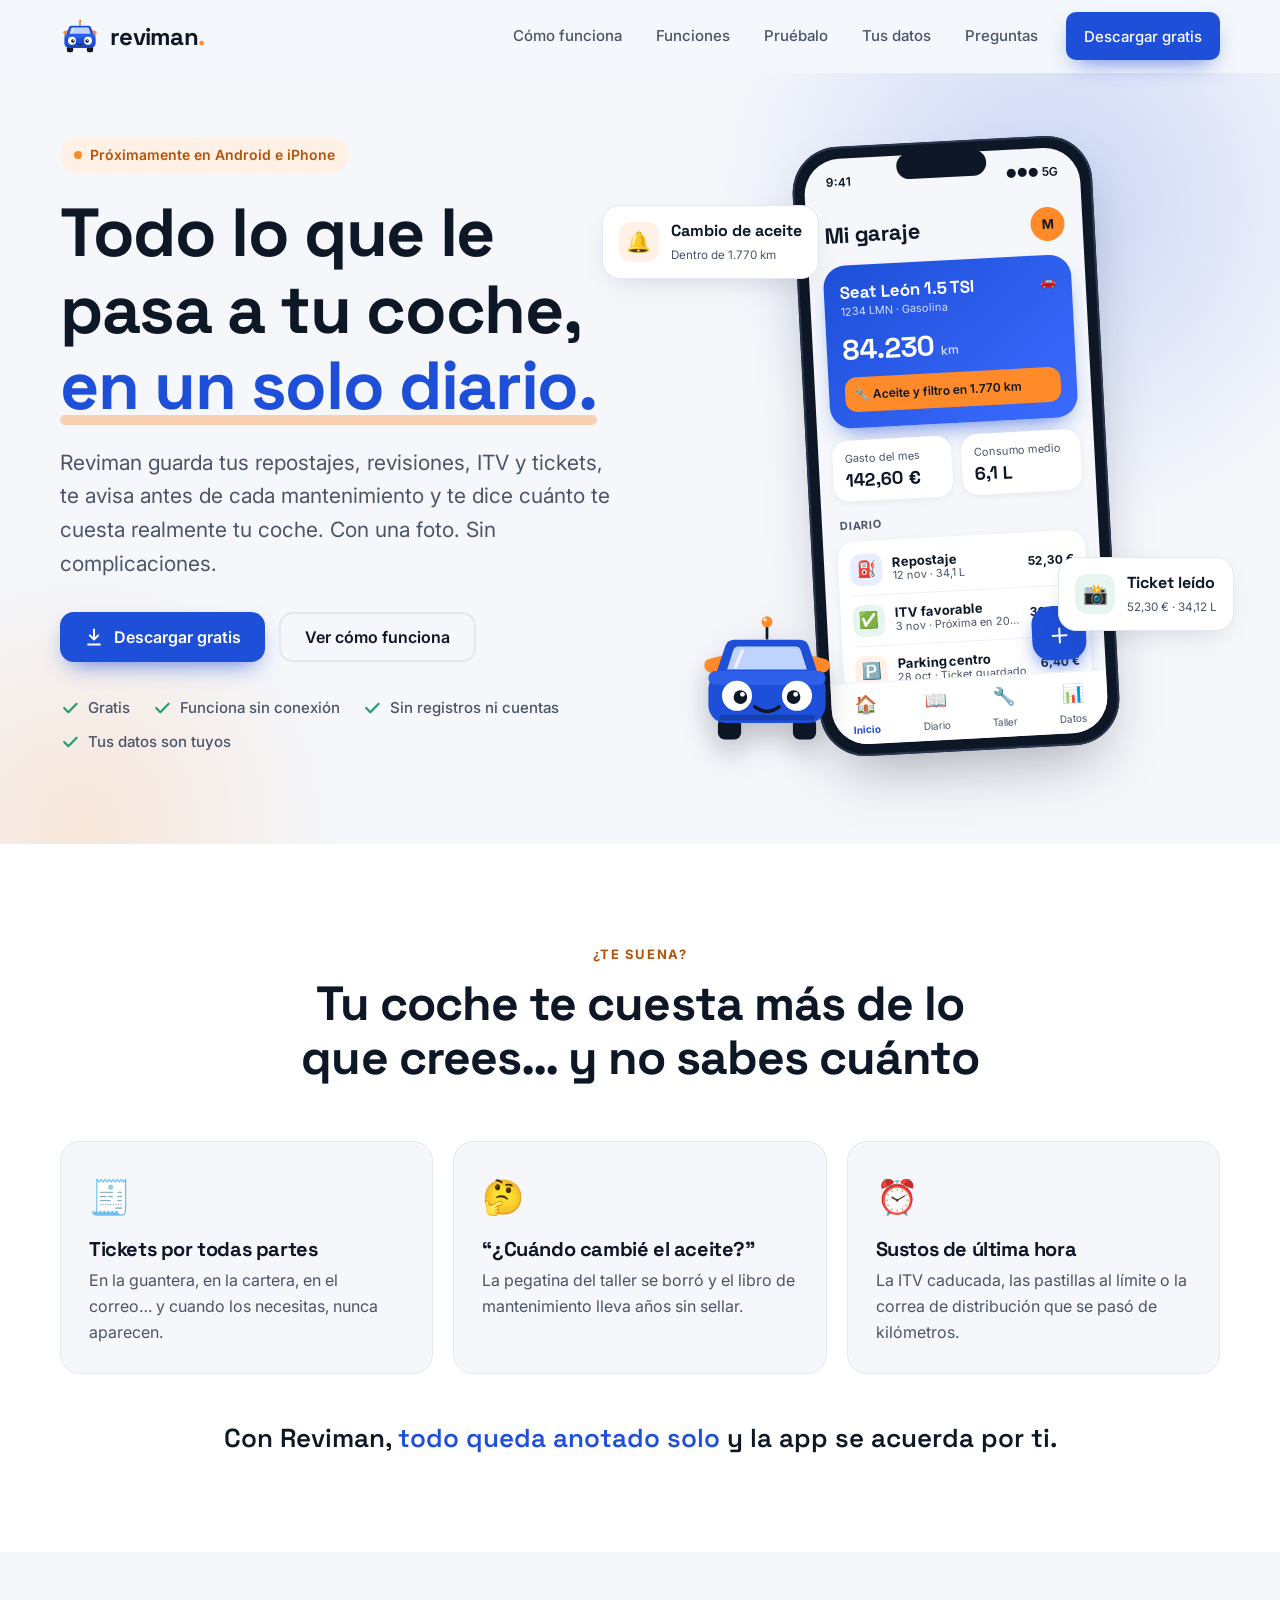
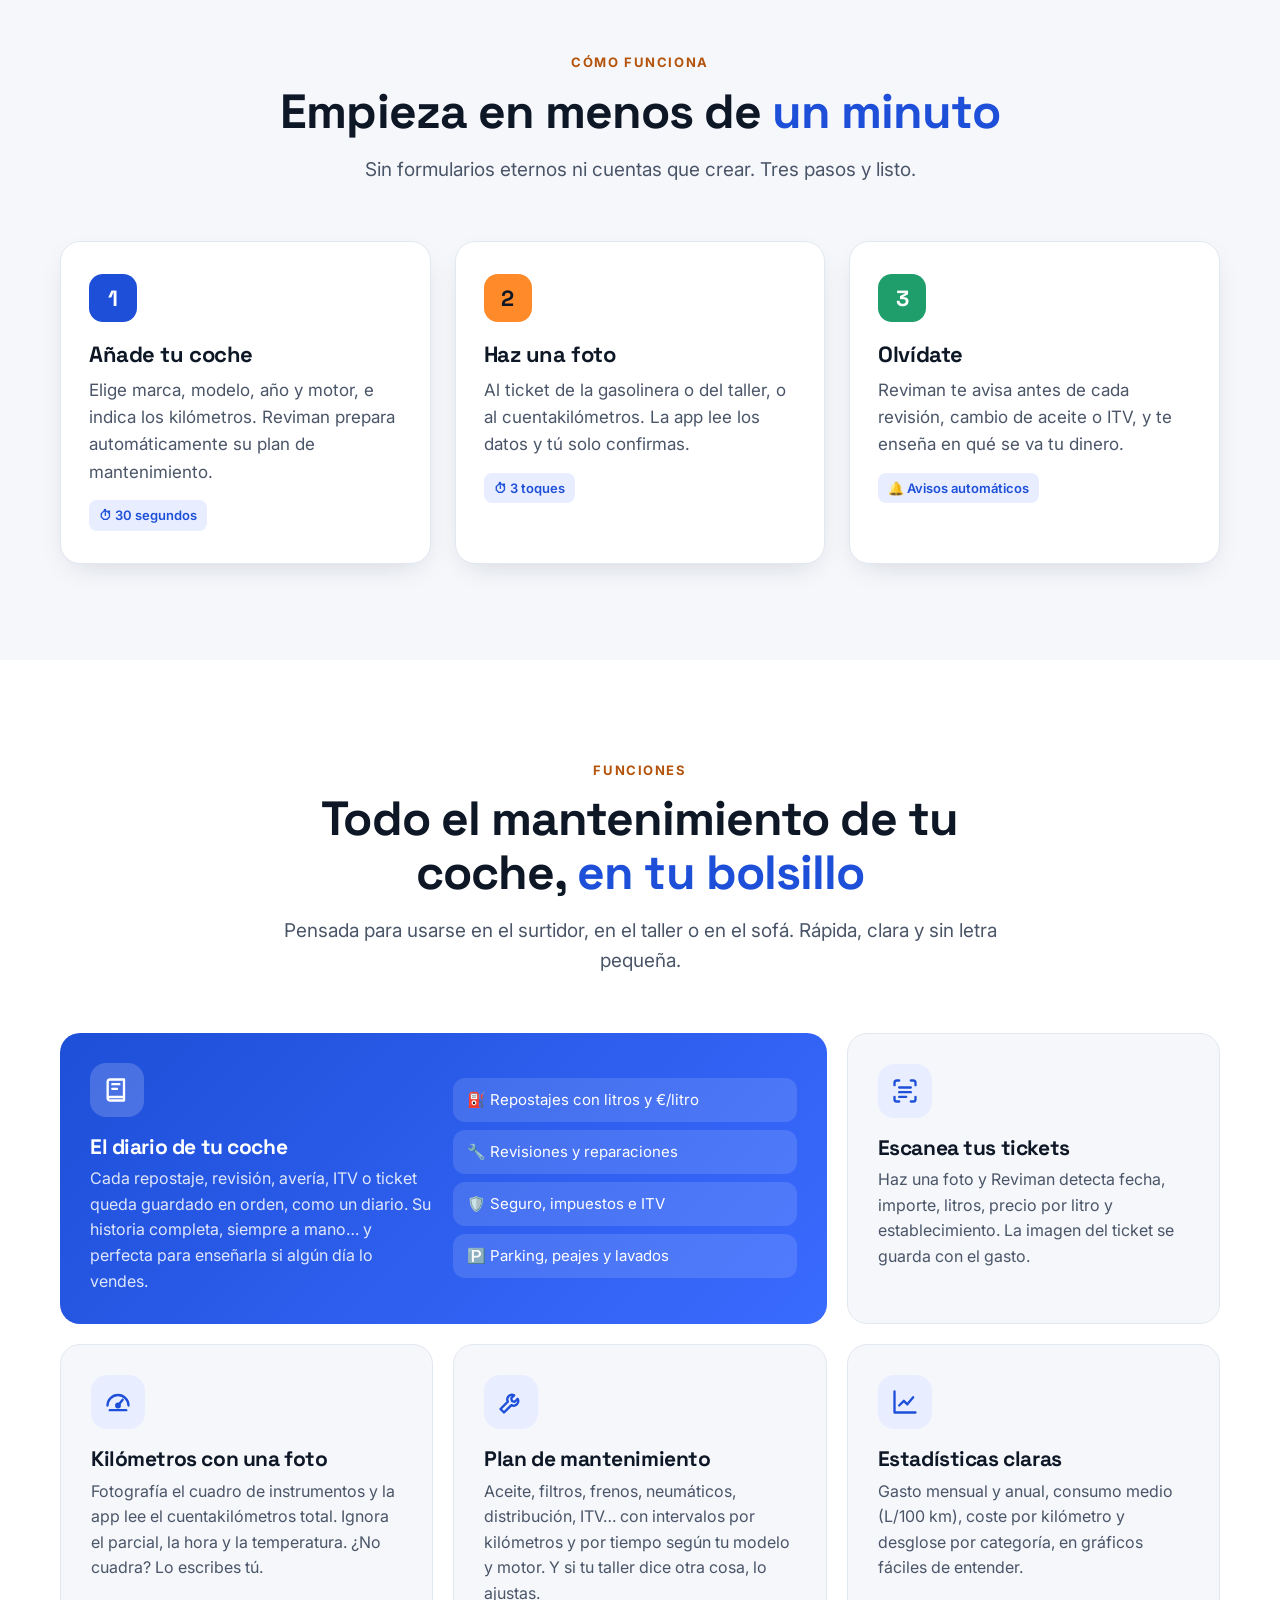
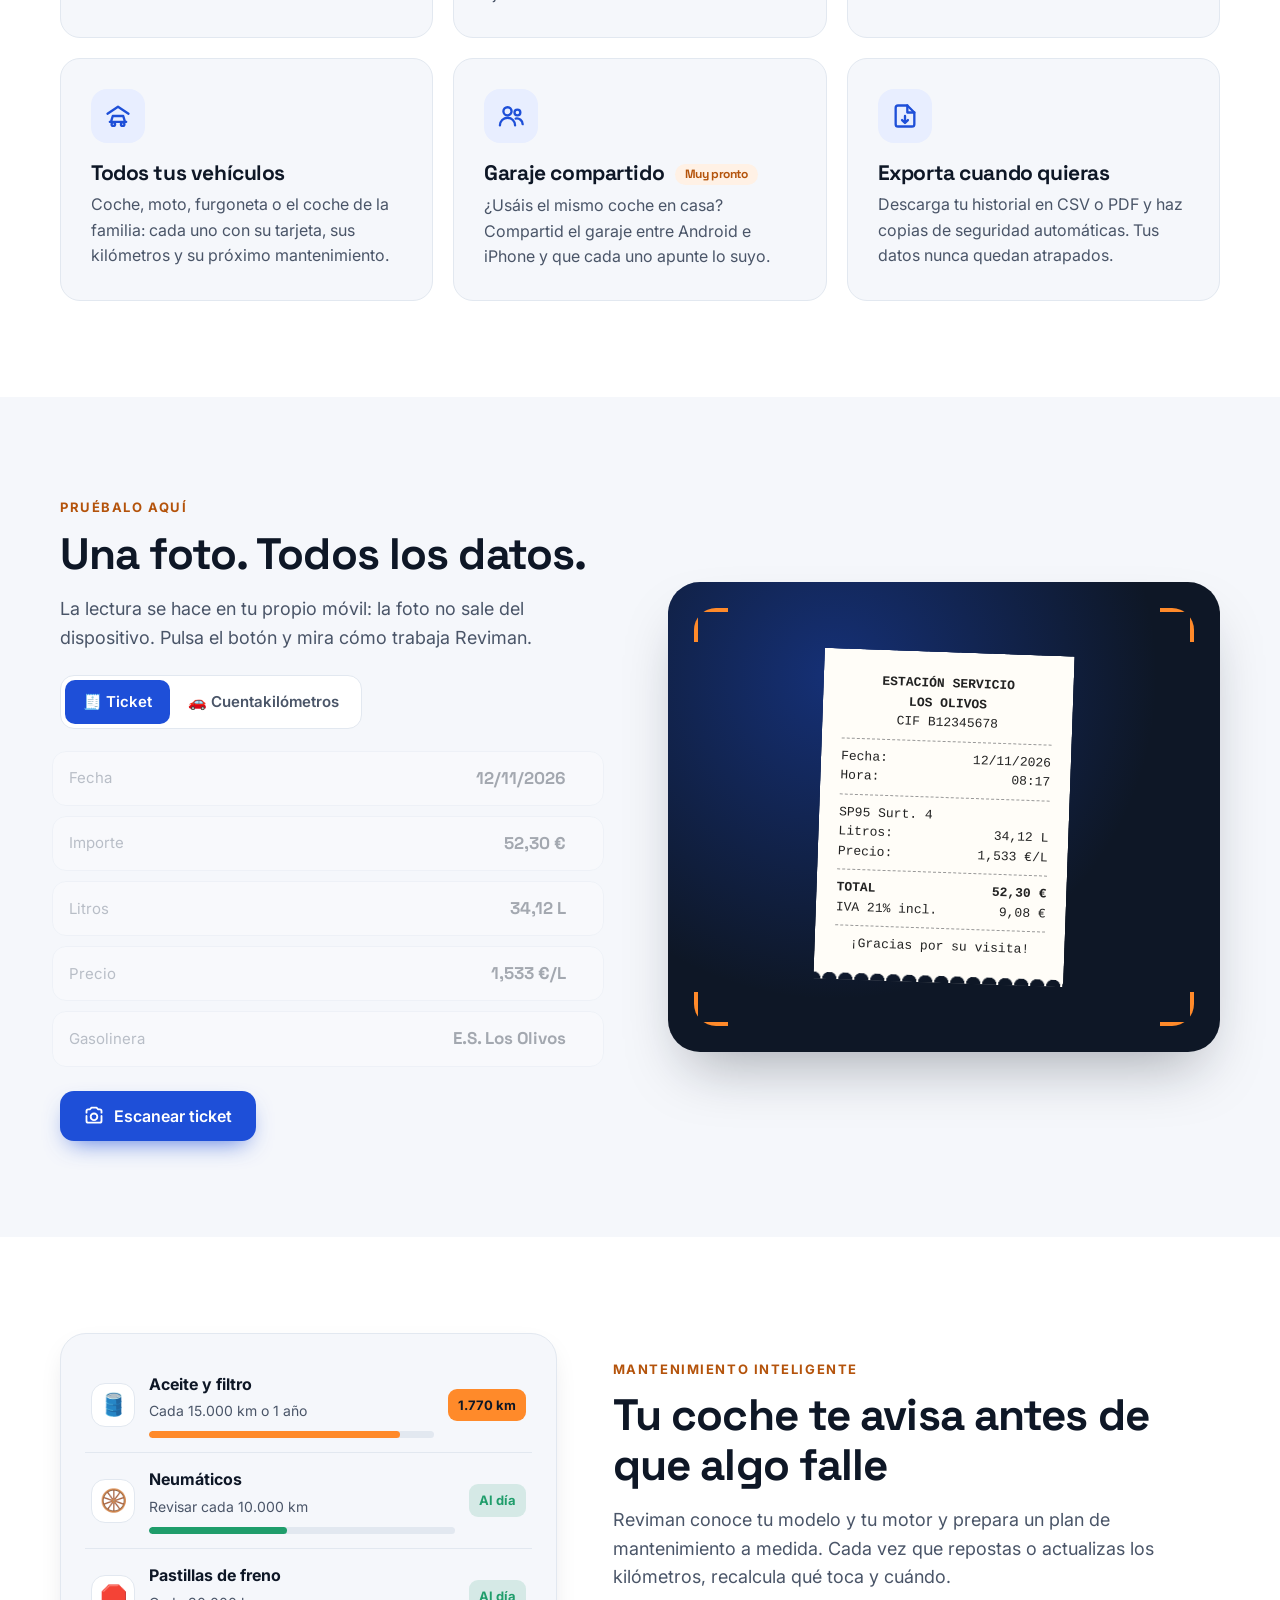
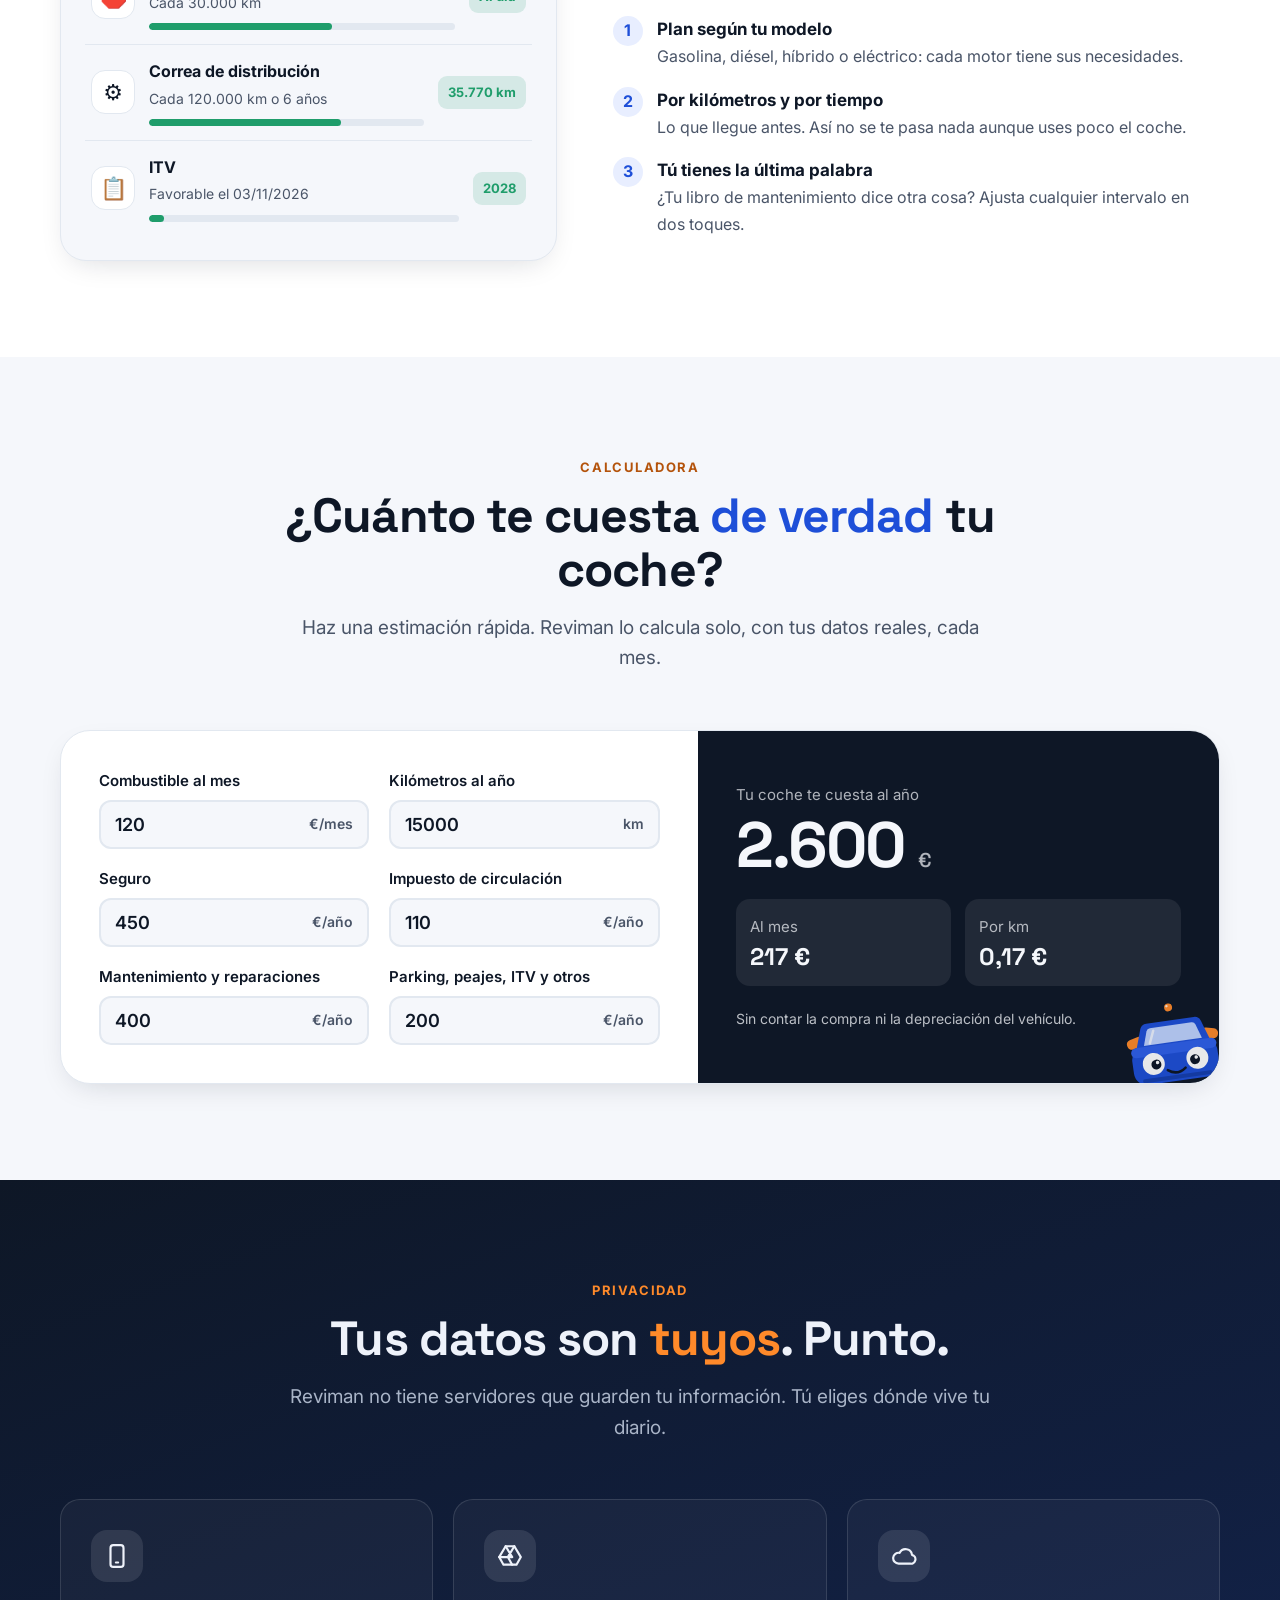
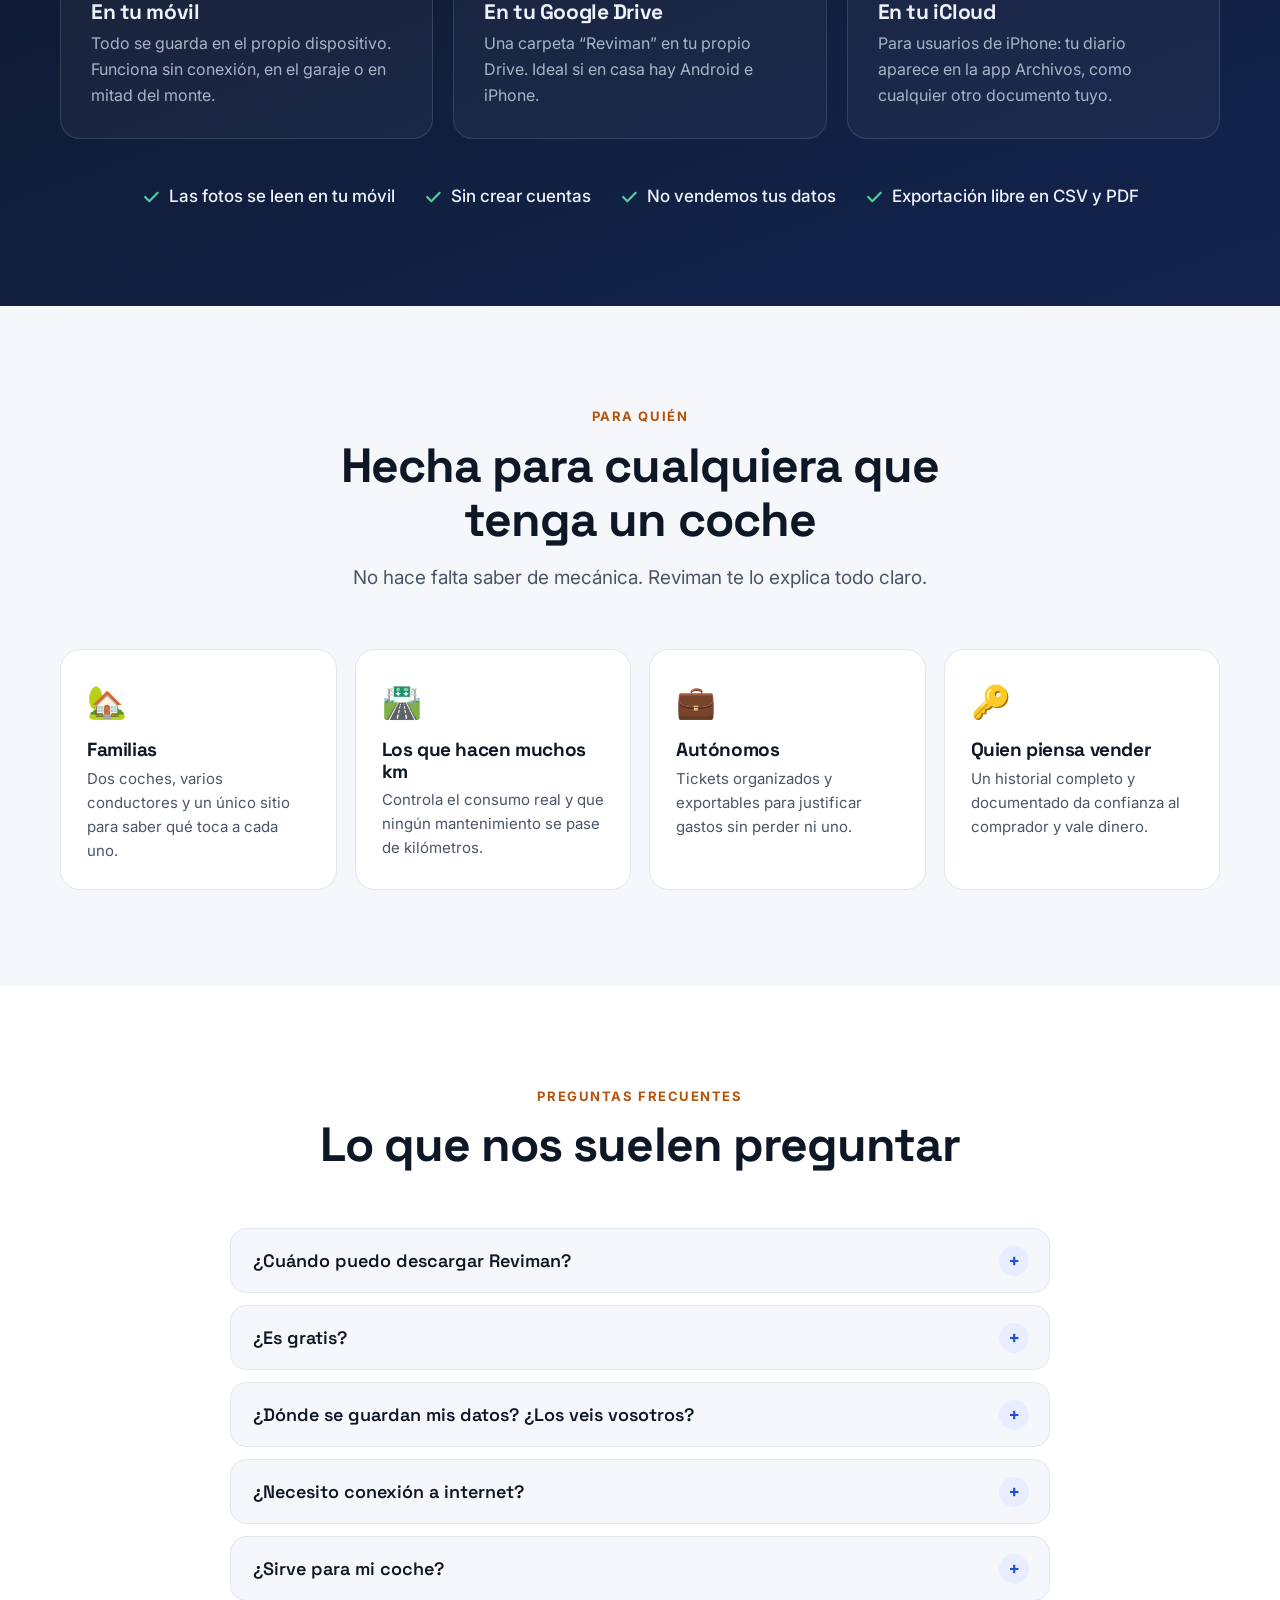
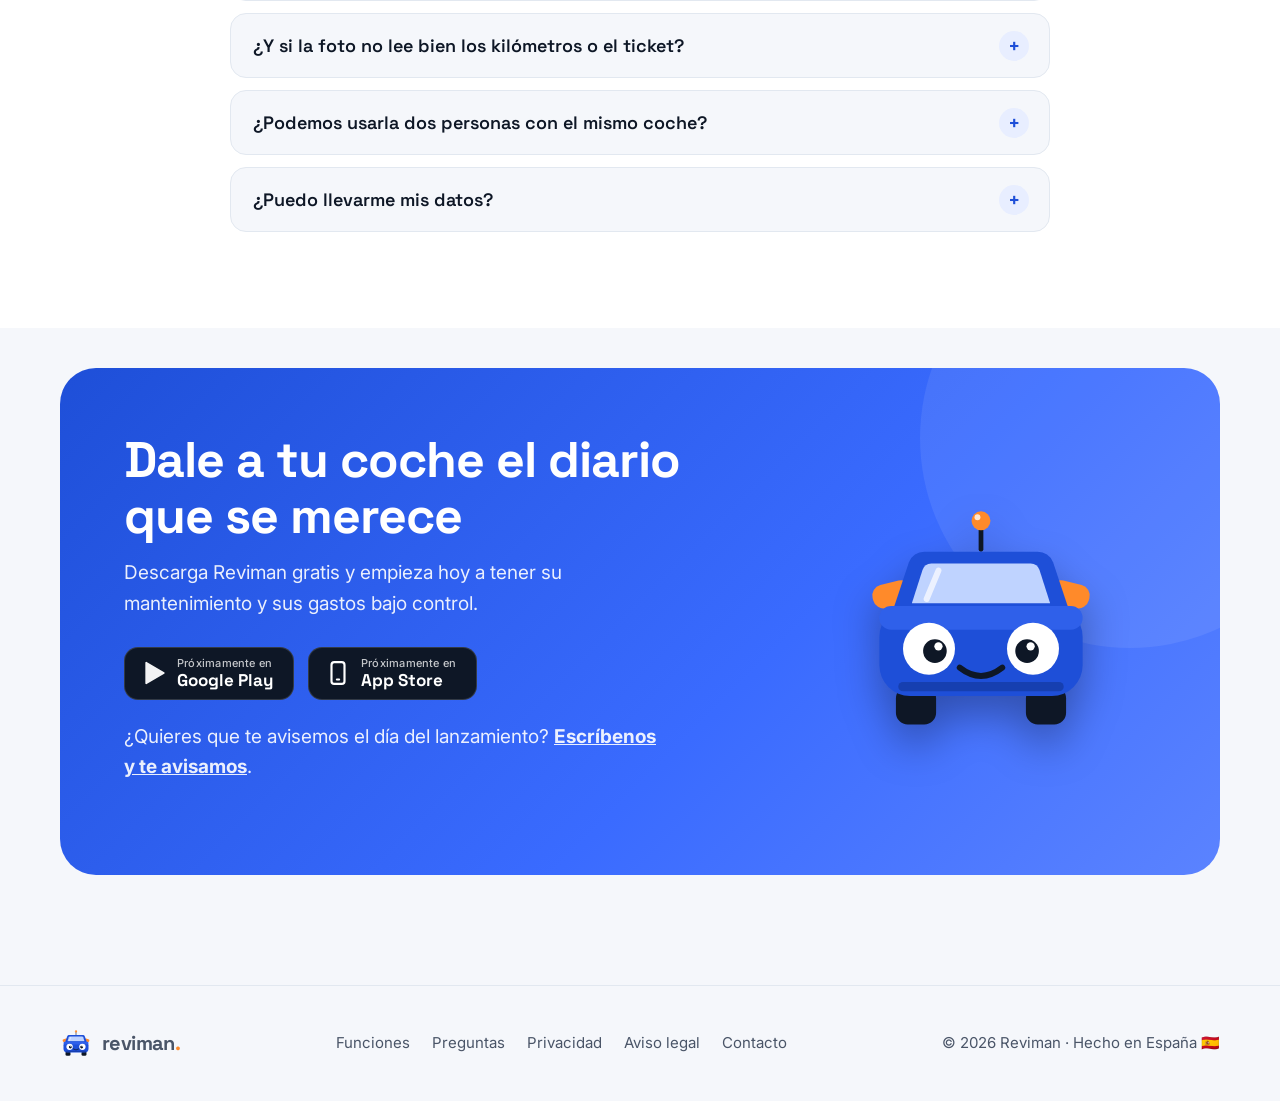
==== index.html @ 837d5939 "Publicar web de Reviman Co-Authored-By: Claude Opus 5.5 <noreply@anthropic.com> Claude-Session: http" ====
<!DOCTYPE html>
<html lang="es">
<head>
  <meta charset="utf-8">
  <meta name="viewport" content="width=device-width, initial-scale=1">
  <title>Reviman – Mantenimiento integral del coche | App para Android e iPhone</title>
  <meta name="description" content="Reviman: todo lo que le pasa a tu coche, en un solo diario. Escanea tickets con la cámara, lee los kilómetros con una foto, recibe avisos de mantenimiento y controla cuánto te cuesta tu coche. Tus datos son tuyos.">
  <meta name="theme-color" content="#1E4FD8">
  <link rel="icon" href="img/favicon.svg" type="image/svg+xml">

  <!-- Open Graph (vista previa al compartir en WhatsApp, redes, etc.) -->
  <meta property="og:type" content="website">
  <meta property="og:title" content="Reviman – Todo lo que le pasa a tu coche, en un solo diario">
  <meta property="og:description" content="Gastos, tickets, kilómetros y mantenimiento de tus vehículos en una app sencilla. Para Android e iPhone.">
  <meta property="og:image" content="img/revi.svg">
  <meta property="og:locale" content="es_ES">

  <!-- Tipografías (ver README: se pueden alojar en el propio NAS) -->
  <link rel="preconnect" href="https://fonts.googleapis.com">
  <link rel="preconnect" href="https://fonts.gstatic.com" crossorigin>
  <link href="https://fonts.googleapis.com/css2?family=Inter:wght@400;500;600;700&family=Space+Grotesk:wght@500;600;700&display=swap" rel="stylesheet">

  <link rel="stylesheet" href="css/estilos.css">
</head>
<body>
<a class="saltar" href="#principal">Saltar al contenido</a>

<!-- ============ CABECERA ============ -->
<header class="cabecera" id="cabecera">
  <div class="contenedor">
    <a href="#" class="logo" aria-label="Reviman, inicio">
      <img src="img/revi.svg" alt="" width="40" height="35">
      <span>reviman<span class="punto">.</span></span>
    </a>
    <button class="boton-menu" id="botonMenu" aria-label="Abrir menú" aria-expanded="false" aria-controls="menu">
      <svg width="26" height="26" viewBox="0 0 24 24" fill="none" stroke="currentColor" stroke-width="2.2" stroke-linecap="round"><path d="M4 7h16M4 12h16M4 17h16"/></svg>
    </button>
    <nav aria-label="Principal">
      <ul class="menu" id="menu">
        <li><a href="#como-funciona">Cómo funciona</a></li>
        <li><a href="#funciones">Funciones</a></li>
        <li><a href="#demo">Pruébalo</a></li>
        <li><a href="#tus-datos">Tus datos</a></li>
        <li><a href="#preguntas">Preguntas</a></li>
        <li><a href="#descargar" class="btn btn-primario">Descargar gratis</a></li>
      </ul>
    </nav>
  </div>
</header>

<main id="principal">

<!-- ============ HERO ============ -->
<section class="hero">
  <div class="contenedor">
    <div class="aparecer">
      <span class="etiqueta"><span class="piloto"></span> <span data-estado-texto>Próximamente en Android e iPhone</span></span>
      <h1>Todo lo que le pasa a tu coche, <span class="resalte">en un solo diario.</span></h1>
      <p class="entradilla">Reviman guarda tus repostajes, revisiones, ITV y tickets, te avisa antes de cada mantenimiento y te dice cuánto te cuesta realmente tu coche. Con una foto. Sin complicaciones.</p>
      <div class="acciones">
        <a href="#descargar" class="btn btn-primario">
          <svg width="20" height="20" viewBox="0 0 24 24" fill="none" stroke="currentColor" stroke-width="2.4" stroke-linecap="round" stroke-linejoin="round"><path d="M12 3v12m0 0-5-5m5 5 5-5M5 21h14"/></svg>
          Descargar gratis
        </a>
        <a href="#como-funciona" class="btn btn-secundario">Ver cómo funciona</a>
      </div>
      <ul class="ventajas-rapidas">
        <li><svg viewBox="0 0 24 24" fill="none" stroke="currentColor" stroke-width="2.6" stroke-linecap="round" stroke-linejoin="round"><path d="m5 12 5 5L20 7"/></svg> Gratis</li>
        <li><svg viewBox="0 0 24 24" fill="none" stroke="currentColor" stroke-width="2.6" stroke-linecap="round" stroke-linejoin="round"><path d="m5 12 5 5L20 7"/></svg> Funciona sin conexión</li>
        <li><svg viewBox="0 0 24 24" fill="none" stroke="currentColor" stroke-width="2.6" stroke-linecap="round" stroke-linejoin="round"><path d="m5 12 5 5L20 7"/></svg> Sin registros ni cuentas</li>
        <li><svg viewBox="0 0 24 24" fill="none" stroke="currentColor" stroke-width="2.6" stroke-linecap="round" stroke-linejoin="round"><path d="m5 12 5 5L20 7"/></svg> Tus datos son tuyos</li>
      </ul>
    </div>

    <div class="escena aparecer" aria-hidden="true">
      <div class="flotante f1">
        <div class="circ" style="background:#FFF1E5">🔔</div>
        <div><b>Cambio de aceite</b><small>Dentro de 1.770 km</small></div>
      </div>
      <div class="telefono">
        <div class="isla"></div>
        <div class="pantalla">
          <div class="app-barra"><span>9:41</span><span>●●● 5G</span></div>
          <div class="app-cab"><h4>Mi garaje</h4><div class="avatar">M</div></div>
          <div class="app-tarjeta">
            <div class="fila">
              <div><div class="modelo">Seat León 1.5 TSI</div><div class="matricula">1234 LMN · Gasolina</div></div>
              <span>🚗</span>
            </div>
            <div class="km">84.230 <span>km</span></div>
            <div class="app-aviso">🔧 Aceite y filtro en 1.770 km</div>
          </div>
          <div class="app-mini">
            <div><small>Gasto del mes</small><b>142,60 €</b></div>
            <div><small>Consumo medio</small><b>6,1 L</b></div>
          </div>
          <div class="app-titulo">Diario</div>
          <ul class="app-diario">
            <li><span class="ico" style="background:#E8EEFF">⛽</span><span class="txt"><b>Repostaje</b><small>12 nov · 34,1 L</small></span><span class="imp">52,30 €</span></li>
            <li><span class="ico" style="background:#E6F6EF">✅</span><span class="txt"><b>ITV favorable</b><small>3 nov · Próxima en 2028</small></span><span class="imp">39,90 €</span></li>
            <li><span class="ico" style="background:#FFF1E5">🅿️</span><span class="txt"><b>Parking centro</b><small>28 oct · Ticket guardado</small></span><span class="imp">6,40 €</span></li>
          </ul>
          <div class="app-fab">＋</div>
          <div class="app-nav">
            <span class="act"><i>🏠</i>Inicio</span><span><i>📖</i>Diario</span><span><i>🔧</i>Taller</span><span><i>📊</i>Datos</span>
          </div>
        </div>
      </div>
      <div class="flotante f2">
        <div class="circ" style="background:#E6F6EF">📸</div>
        <div><b>Ticket leído</b><small>52,30 € · 34,12 L</small></div>
      </div>
      <img class="revi-hero" src="img/revi.svg" alt="">
    </div>
  </div>
</section>

<!-- ============ PROBLEMA ============ -->
<section class="problema">
  <div class="contenedor">
    <div class="titulo-seccion aparecer">
      <span class="antetitulo">¿Te suena?</span>
      <h2>Tu coche te cuesta más de lo que crees… y no sabes cuánto</h2>
    </div>
    <div class="dolores">
      <article class="dolor aparecer">
        <div class="emoji">🧾</div>
        <h3>Tickets por todas partes</h3>
        <p>En la guantera, en la cartera, en el correo… y cuando los necesitas, nunca aparecen.</p>
      </article>
      <article class="dolor aparecer">
        <div class="emoji">🤔</div>
        <h3>“¿Cuándo cambié el aceite?”</h3>
        <p>La pegatina del taller se borró y el libro de mantenimiento lleva años sin sellar.</p>
      </article>
      <article class="dolor aparecer">
        <div class="emoji">⏰</div>
        <h3>Sustos de última hora</h3>
        <p>La ITV caducada, las pastillas al límite o la correa de distribución que se pasó de kilómetros.</p>
      </article>
    </div>
    <p class="solucion-frase aparecer">Con Reviman, <span>todo queda anotado solo</span> y la app se acuerda por ti.</p>
  </div>
</section>

<!-- ============ CÓMO FUNCIONA ============ -->
<section id="como-funciona">
  <div class="contenedor">
    <div class="titulo-seccion aparecer">
      <span class="antetitulo">Cómo funciona</span>
      <h2>Empieza en menos de <span class="resalte">un minuto</span></h2>
      <p>Sin formularios eternos ni cuentas que crear. Tres pasos y listo.</p>
    </div>
    <div class="pasos">
      <article class="paso aparecer">
        <div class="num">1</div>
        <h3>Añade tu coche</h3>
        <p>Elige marca, modelo, año y motor, e indica los kilómetros. Reviman prepara automáticamente su plan de mantenimiento.</p>
        <span class="tiempo">⏱ 30 segundos</span>
      </article>
      <article class="paso aparecer">
        <div class="num">2</div>
        <h3>Haz una foto</h3>
        <p>Al ticket de la gasolinera o del taller, o al cuentakilómetros. La app lee los datos y tú solo confirmas.</p>
        <span class="tiempo">⏱ 3 toques</span>
      </article>
      <article class="paso aparecer">
        <div class="num">3</div>
        <h3>Olvídate</h3>
        <p>Reviman te avisa antes de cada revisión, cambio de aceite o ITV, y te enseña en qué se va tu dinero.</p>
        <span class="tiempo">🔔 Avisos automáticos</span>
      </article>
    </div>
  </div>
</section>

<!-- ============ FUNCIONES ============ -->
<section class="funciones" id="funciones">
  <div class="contenedor">
    <div class="titulo-seccion aparecer">
      <span class="antetitulo">Funciones</span>
      <h2>Todo el mantenimiento de tu coche, <span class="resalte">en tu bolsillo</span></h2>
      <p>Pensada para usarse en el surtidor, en el taller o en el sofá. Rápida, clara y sin letra pequeña.</p>
    </div>
    <div class="rejilla">
      <article class="funcion destacada aparecer">
        <div>
          <div class="icono"><svg viewBox="0 0 24 24" fill="none" stroke="currentColor" stroke-width="2" stroke-linecap="round" stroke-linejoin="round"><path d="M4 19.5V5a2 2 0 0 1 2-2h12v18H6a2 2 0 0 1-2-1.5zM4 19.5A2 2 0 0 1 6 18h12"/><path d="M8 7h6M8 11h4"/></svg></div>
          <h3>El diario de tu coche</h3>
          <p>Cada repostaje, revisión, avería, ITV o ticket queda guardado en orden, como un diario. Su historia completa, siempre a mano… y perfecta para enseñarla si algún día lo vendes.</p>
        </div>
        <ul class="lista-check">
          <li>⛽ Repostajes con litros y €/litro</li>
          <li>🔧 Revisiones y reparaciones</li>
          <li>🛡️ Seguro, impuestos e ITV</li>
          <li>🅿️ Parking, peajes y lavados</li>
        </ul>
      </article>
      <article class="funcion aparecer">
        <div class="icono"><svg viewBox="0 0 24 24" fill="none" stroke="currentColor" stroke-width="2" stroke-linecap="round" stroke-linejoin="round"><path d="M3 7V5a2 2 0 0 1 2-2h2M17 3h2a2 2 0 0 1 2 2v2M21 17v2a2 2 0 0 1-2 2h-2M7 21H5a2 2 0 0 1-2-2v-2"/><path d="M7 9h10M7 13h10M7 17h6"/></svg></div>
        <h3>Escanea tus tickets</h3>
        <p>Haz una foto y Reviman detecta fecha, importe, litros, precio por litro y establecimiento. La imagen del ticket se guarda con el gasto.</p>
      </article>
      <article class="funcion aparecer">
        <div class="icono"><svg viewBox="0 0 24 24" fill="none" stroke="currentColor" stroke-width="2" stroke-linecap="round" stroke-linejoin="round"><path d="M3 15a9 9 0 0 1 18 0"/><path d="m12 15 4-5"/><circle cx="12" cy="15" r="1.5"/><path d="M5 19h14"/></svg></div>
        <h3>Kilómetros con una foto</h3>
        <p>Fotografía el cuadro de instrumentos y la app lee el cuentakilómetros total. Ignora el parcial, la hora y la temperatura. ¿No cuadra? Lo escribes tú.</p>
      </article>
      <article class="funcion aparecer">
        <div class="icono"><svg viewBox="0 0 24 24" fill="none" stroke="currentColor" stroke-width="2" stroke-linecap="round" stroke-linejoin="round"><path d="M14.7 6.3a4 4 0 0 0-5.4 5.4L3 18l3 3 6.3-6.3a4 4 0 0 0 5.4-5.4l-2.5 2.5-2.4-.6-.6-2.4z"/></svg></div>
        <h3>Plan de mantenimiento</h3>
        <p>Aceite, filtros, frenos, neumáticos, distribución, ITV… con intervalos por kilómetros y por tiempo según tu modelo y motor. Y si tu taller dice otra cosa, lo ajustas.</p>
      </article>
      <article class="funcion aparecer">
        <div class="icono"><svg viewBox="0 0 24 24" fill="none" stroke="currentColor" stroke-width="2" stroke-linecap="round" stroke-linejoin="round"><path d="M3 3v18h18"/><path d="M7 15l4-4 3 3 5-6"/></svg></div>
        <h3>Estadísticas claras</h3>
        <p>Gasto mensual y anual, consumo medio (L/100 km), coste por kilómetro y desglose por categoría, en gráficos fáciles de entender.</p>
      </article>
      <article class="funcion aparecer">
        <div class="icono"><svg viewBox="0 0 24 24" fill="none" stroke="currentColor" stroke-width="2" stroke-linecap="round" stroke-linejoin="round"><path d="M5 17h14M6 17l1.5-5h9L18 17"/><circle cx="8" cy="19" r="1.5"/><circle cx="16" cy="19" r="1.5"/><path d="M3 10l9-6 9 6"/></svg></div>
        <h3>Todos tus vehículos</h3>
        <p>Coche, moto, furgoneta o el coche de la familia: cada uno con su tarjeta, sus kilómetros y su próximo mantenimiento.</p>
      </article>
      <article class="funcion aparecer">
        <div class="icono"><svg viewBox="0 0 24 24" fill="none" stroke="currentColor" stroke-width="2" stroke-linecap="round" stroke-linejoin="round"><circle cx="9" cy="8" r="3.5"/><path d="M2.5 20a6.5 6.5 0 0 1 13 0"/><circle cx="17.5" cy="9" r="2.5"/><path d="M16 14.2a5 5 0 0 1 6 4.8"/></svg></div>
        <h3>Garaje compartido <span class="chip">Muy pronto</span></h3>
        <p>¿Usáis el mismo coche en casa? Compartid el garaje entre Android e iPhone y que cada uno apunte lo suyo.</p>
      </article>
      <article class="funcion aparecer">
        <div class="icono"><svg viewBox="0 0 24 24" fill="none" stroke="currentColor" stroke-width="2" stroke-linecap="round" stroke-linejoin="round"><path d="M14 3H6a2 2 0 0 0-2 2v14a2 2 0 0 0 2 2h12a2 2 0 0 0 2-2V9z"/><path d="M14 3v6h6M12 18v-6m0 6-2.5-2.5M12 18l2.5-2.5"/></svg></div>
        <h3>Exporta cuando quieras</h3>
        <p>Descarga tu historial en CSV o PDF y haz copias de seguridad automáticas. Tus datos nunca quedan atrapados.</p>
      </article>
    </div>
  </div>
</section>

<!-- ============ DEMO INTERACTIVA ============ -->
<section class="demo" id="demo">
  <div class="contenedor">
    <div class="demo-textos aparecer">
      <span class="antetitulo">Pruébalo aquí</span>
      <h2>Una foto. Todos los datos.</h2>
      <p>La lectura se hace en tu propio móvil: la foto no sale del dispositivo. Pulsa el botón y mira cómo trabaja Reviman.</p>
      <div class="pestanas" role="tablist" aria-label="Tipo de foto">
        <button role="tab" aria-selected="true" aria-controls="visor" id="tabTicket">🧾 Ticket</button>
        <button role="tab" aria-selected="false" aria-controls="visor" id="tabKm">🚗 Cuentakilómetros</button>
      </div>
      <div class="campos" id="campos" aria-live="polite"></div>
      <button class="btn btn-primario" id="botonEscanear">
        <svg width="20" height="20" viewBox="0 0 24 24" fill="none" stroke="currentColor" stroke-width="2.2" stroke-linecap="round" stroke-linejoin="round"><path d="M3 8V6a2 2 0 0 1 2-2h2l2-2h6l2 2h2a2 2 0 0 1 2 2v2"/><circle cx="12" cy="13" r="4"/><path d="M3 12v6a2 2 0 0 0 2 2h14a2 2 0 0 0 2-2v-6"/></svg>
        <span>Escanear ticket</span>
      </button>
    </div>
    <div class="visor aparecer" id="visor" role="tabpanel" aria-label="Simulación de la cámara">
      <div class="marco-guia"></div>
      <div class="linea-escaneo"></div>
      <div class="ticket" id="ticket">
        <div class="c"><b>ESTACIÓN SERVICIO<br>LOS OLIVOS</b><br>CIF B12345678</div>
        <hr>
        <div class="r"><span>Fecha:</span><mark>12/11/2026</mark></div>
        <div class="r"><span>Hora:</span><span>08:17</span></div>
        <hr>
        <div class="r"><span>SP95 Surt. 4</span><span></span></div>
        <div class="r"><span>Litros:</span><mark>34,12 L</mark></div>
        <div class="r"><span>Precio:</span><mark>1,533 €/L</mark></div>
        <hr>
        <div class="r"><b>TOTAL</b><b><mark>52,30 €</mark></b></div>
        <div class="r"><span>IVA 21% incl.</span><span>9,08 €</span></div>
        <hr>
        <div class="c">¡Gracias por su visita!</div>
      </div>
      <div class="cuadro oculto" id="cuadro">
        <div class="marcas">0 40 80 120 160</div>
        <div class="aguja"></div>
        <div class="lcd">
          <div class="r"><mark class="no">14:32</mark><mark class="no">12°C</mark></div>
          <div class="r"><span>TRIP</span><mark class="no">312.4</mark></div>
          <div class="odo"><small style="font-size:12px;letter-spacing:0">ODO </small><mark class="si">84230</mark> <small style="font-size:12px;letter-spacing:0">km</small></div>
        </div>
      </div>
    </div>
  </div>
</section>

<!-- ============ MANTENIMIENTO ============ -->
<section class="mantenimiento">
  <div class="contenedor mant-grid">
    <div class="plan aparecer" id="plan" aria-label="Ejemplo de plan de mantenimiento">
      <div class="plan-item"><span class="ico">🛢️</span><div><b>Aceite y filtro</b><small>Cada 15.000 km o 1 año</small><div class="barra"><i data-ancho="88" style="background:var(--naranja)"></i></div></div><span class="estado pronto">1.770 km</span></div>
      <div class="plan-item"><span class="ico">🛞</span><div><b>Neumáticos</b><small>Revisar cada 10.000 km</small><div class="barra"><i data-ancho="45" style="background:var(--verde)"></i></div></div><span class="estado ok">Al día</span></div>
      <div class="plan-item"><span class="ico">🛑</span><div><b>Pastillas de freno</b><small>Cada 30.000 km</small><div class="barra"><i data-ancho="60" style="background:var(--verde)"></i></div></div><span class="estado ok">Al día</span></div>
      <div class="plan-item"><span class="ico">⚙️</span><div><b>Correa de distribución</b><small>Cada 120.000 km o 6 años</small><div class="barra"><i data-ancho="70" style="background:var(--verde)"></i></div></div><span class="estado ok">35.770 km</span></div>
      <div class="plan-item"><span class="ico">📋</span><div><b>ITV</b><small>Favorable el 03/11/2026</small><div class="barra"><i data-ancho="5" style="background:var(--verde)"></i></div></div><span class="estado ok">2028</span></div>
    </div>
    <div class="mant-textos aparecer">
      <span class="antetitulo">Mantenimiento inteligente</span>
      <h2>Tu coche te avisa antes de que algo falle</h2>
      <p>Reviman conoce tu modelo y tu motor y prepara un plan de mantenimiento a medida. Cada vez que repostas o actualizas los kilómetros, recalcula qué toca y cuándo.</p>
      <ul class="puntos">
        <li><span class="bola">1</span><div><b>Plan según tu modelo</b><span>Gasolina, diésel, híbrido o eléctrico: cada motor tiene sus necesidades.</span></div></li>
        <li><span class="bola">2</span><div><b>Por kilómetros y por tiempo</b><span>Lo que llegue antes. Así no se te pasa nada aunque uses poco el coche.</span></div></li>
        <li><span class="bola">3</span><div><b>Tú tienes la última palabra</b><span>¿Tu libro de mantenimiento dice otra cosa? Ajusta cualquier intervalo en dos toques.</span></div></li>
      </ul>
    </div>
  </div>
</section>

<!-- ============ CALCULADORA ============ -->
<section id="calculadora">
  <div class="contenedor">
    <div class="titulo-seccion aparecer">
      <span class="antetitulo">Calculadora</span>
      <h2>¿Cuánto te cuesta <span class="resalte">de verdad</span> tu coche?</h2>
      <p>Haz una estimación rápida. Reviman lo calcula solo, con tus datos reales, cada mes.</p>
    </div>
    <div class="calc-caja aparecer">
      <form class="calc-form" id="calc" onsubmit="return false">
        <label>Combustible al mes<div class="entrada"><input type="number" inputmode="decimal" min="0" step="1" id="cCombustible" value="120"><span>€/mes</span></div></label>
        <label>Kilómetros al año<div class="entrada"><input type="number" inputmode="numeric" min="1" step="500" id="cKm" value="15000"><span>km</span></div></label>
        <label>Seguro<div class="entrada"><input type="number" inputmode="decimal" min="0" step="10" id="cSeguro" value="450"><span>€/año</span></div></label>
        <label>Impuesto de circulación<div class="entrada"><input type="number" inputmode="decimal" min="0" step="5" id="cImpuesto" value="110"><span>€/año</span></div></label>
        <label>Mantenimiento y reparaciones<div class="entrada"><input type="number" inputmode="decimal" min="0" step="10" id="cMant" value="400"><span>€/año</span></div></label>
        <label>Parking, peajes, ITV y otros<div class="entrada"><input type="number" inputmode="decimal" min="0" step="10" id="cOtros" value="200"><span>€/año</span></div></label>
      </form>
      <div class="calc-res" aria-live="polite">
        <div>
          <div class="etq">Tu coche te cuesta al año</div>
          <div class="grande" id="rAnual">2.600 <small>€</small></div>
        </div>
        <div class="dos">
          <div><span class="etq">Al mes</span><b id="rMes">217 €</b></div>
          <div><span class="etq">Por km</span><b id="rKm">0,17 €</b></div>
        </div>
        <p class="nota">Sin contar la compra ni la depreciación del vehículo.</p>
        <img src="img/revi.svg" alt="">
      </div>
    </div>
  </div>
</section>

<!-- ============ TUS DATOS ============ -->
<section class="datos" id="tus-datos">
  <div class="contenedor">
    <div class="titulo-seccion aparecer">
      <span class="antetitulo">Privacidad</span>
      <h2>Tus datos son <span class="resalte">tuyos</span>. Punto.</h2>
      <p>Reviman no tiene servidores que guarden tu información. Tú eliges dónde vive tu diario.</p>
    </div>
    <div class="opciones-datos">
      <article class="opcion aparecer">
        <div class="icono"><svg viewBox="0 0 24 24" fill="none" stroke="currentColor" stroke-width="2" stroke-linecap="round" stroke-linejoin="round"><rect x="6" y="2" width="12" height="20" rx="2.5"/><path d="M11 18h2"/></svg></div>
        <h3>En tu móvil</h3>
        <p>Todo se guarda en el propio dispositivo. Funciona sin conexión, en el garaje o en mitad del monte.</p>
      </article>
      <article class="opcion aparecer">
        <div class="icono"><svg viewBox="0 0 24 24" fill="none" stroke="currentColor" stroke-width="2" stroke-linecap="round" stroke-linejoin="round"><path d="M8 3h8l6 10-4 7H6l-4-7z"/><path d="M8 3l6 10H2M16 3l-6 10 4 7"/></svg></div>
        <h3>En tu Google Drive</h3>
        <p>Una carpeta “Reviman” en tu propio Drive. Ideal si en casa hay Android e iPhone.</p>
      </article>
      <article class="opcion aparecer">
        <div class="icono"><svg viewBox="0 0 24 24" fill="none" stroke="currentColor" stroke-width="2" stroke-linecap="round" stroke-linejoin="round"><path d="M17.5 19H7a5 5 0 1 1 1-9.9A6 6 0 0 1 19.4 11 4 4 0 0 1 17.5 19z"/></svg></div>
        <h3>En tu iCloud</h3>
        <p>Para usuarios de iPhone: tu diario aparece en la app Archivos, como cualquier otro documento tuyo.</p>
      </article>
    </div>
    <ul class="compromisos aparecer">
      <li><svg viewBox="0 0 24 24" fill="none" stroke="currentColor" stroke-width="2.6" stroke-linecap="round" stroke-linejoin="round"><path d="m5 12 5 5L20 7"/></svg> Las fotos se leen en tu móvil</li>
      <li><svg viewBox="0 0 24 24" fill="none" stroke="currentColor" stroke-width="2.6" stroke-linecap="round" stroke-linejoin="round"><path d="m5 12 5 5L20 7"/></svg> Sin crear cuentas</li>
      <li><svg viewBox="0 0 24 24" fill="none" stroke="currentColor" stroke-width="2.6" stroke-linecap="round" stroke-linejoin="round"><path d="m5 12 5 5L20 7"/></svg> No vendemos tus datos</li>
      <li><svg viewBox="0 0 24 24" fill="none" stroke="currentColor" stroke-width="2.6" stroke-linecap="round" stroke-linejoin="round"><path d="m5 12 5 5L20 7"/></svg> Exportación libre en CSV y PDF</li>
    </ul>
  </div>
</section>

<!-- ============ PARA QUIÉN ============ -->
<section id="para-quien">
  <div class="contenedor">
    <div class="titulo-seccion aparecer">
      <span class="antetitulo">Para quién</span>
      <h2>Hecha para cualquiera que tenga un coche</h2>
      <p>No hace falta saber de mecánica. Reviman te lo explica todo claro.</p>
    </div>
    <div class="perfiles">
      <article class="perfil aparecer"><div class="emoji">🏡</div><h3>Familias</h3><p>Dos coches, varios conductores y un único sitio para saber qué toca a cada uno.</p></article>
      <article class="perfil aparecer"><div class="emoji">🛣️</div><h3>Los que hacen muchos km</h3><p>Controla el consumo real y que ningún mantenimiento se pase de kilómetros.</p></article>
      <article class="perfil aparecer"><div class="emoji">💼</div><h3>Autónomos</h3><p>Tickets organizados y exportables para justificar gastos sin perder ni uno.</p></article>
      <article class="perfil aparecer"><div class="emoji">🔑</div><h3>Quien piensa vender</h3><p>Un historial completo y documentado da confianza al comprador y vale dinero.</p></article>
    </div>
  </div>
</section>

<!-- ============ PREGUNTAS ============ -->
<section class="faq" id="preguntas">
  <div class="contenedor">
    <div class="titulo-seccion aparecer">
      <span class="antetitulo">Preguntas frecuentes</span>
      <h2>Lo que nos suelen preguntar</h2>
    </div>
    <div class="preguntas aparecer">
      <details>
        <summary>¿Cuándo puedo descargar Reviman?</summary>
        <p data-estado-faq>Reviman está en la recta final de desarrollo y llegará pronto a Google Play y App Store. Deja tu correo en la sección de descarga y te avisaremos el primer día.</p>
      </details>
      <details>
        <summary>¿Es gratis?</summary>
        <p>Sí. Reviman se descarga gratis e incluye todas las funciones principales: diario, escaneo de tickets, kilómetros por foto, plan de mantenimiento, avisos y estadísticas.</p>
      </details>
      <details>
        <summary>¿Dónde se guardan mis datos? ¿Los veis vosotros?</summary>
        <p>No. Tú eliges: en tu móvil, en tu Google Drive o en tu iCloud. Reviman no tiene servidores propios con tu información, y la lectura de fotos de tickets y del cuentakilómetros se hace en tu propio dispositivo.</p>
      </details>
      <details>
        <summary>¿Necesito conexión a internet?</summary>
        <p>No. La app funciona completamente sin conexión. Si guardas tus datos en Google Drive o iCloud, se sincronizan cuando vuelve la cobertura.</p>
      </details>
      <details>
        <summary>¿Sirve para mi coche?</summary>
        <p>Sí: gasolina, diésel, híbrido o eléctrico, y también motos y furgonetas. Para los modelos más vendidos en España incluimos planes de mantenimiento específicos; para el resto, uno según el tipo de motor que puedes ajustar a tu libro de mantenimiento.</p>
      </details>
      <details>
        <summary>¿Y si la foto no lee bien los kilómetros o el ticket?</summary>
        <p>Siempre verás los datos antes de guardarlos y podrás corregirlos con un toque. Y si lo prefieres, puedes escribirlo todo a mano en tres toques.</p>
      </details>
      <details>
        <summary>¿Podemos usarla dos personas con el mismo coche?</summary>
        <p>Es una de las próximas funciones: el garaje compartido permitirá que, por ejemplo, una persona con Android y otra con iPhone anoten en el mismo diario, sincronizado a través de Google Drive.</p>
      </details>
      <details>
        <summary>¿Puedo llevarme mis datos?</summary>
        <p>Siempre. Exporta tu historial en CSV (para Excel) o en PDF cuando quieras, y la app hace copias de seguridad automáticas.</p>
      </details>
    </div>
  </div>
</section>

<!-- ============ CTA FINAL ============ -->
<section class="cta" id="descargar">
  <div class="contenedor">
    <div class="cta-caja aparecer">
      <div>
        <h2>Dale a tu coche el diario que se merece</h2>
        <p>Descarga Reviman gratis y empieza hoy a tener su mantenimiento y sus gastos bajo control.</p>
        <div class="acciones">
          <a class="btn btn-tienda" id="enlaceGooglePlay" href="#">
            <svg viewBox="0 0 24 24" fill="currentColor" aria-hidden="true"><path d="M4 2.5v19a.8.8 0 0 0 1.2.7l16.2-9.5a.8.8 0 0 0 0-1.4L5.2 1.8A.8.8 0 0 0 4 2.5z" opacity=".95"/></svg>
            <span><small data-tienda-sub>Próximamente en</small><strong>Google Play</strong></span>
          </a>
          <a class="btn btn-tienda" id="enlaceAppStore" href="#">
            <svg viewBox="0 0 24 24" fill="none" stroke="currentColor" stroke-width="2" stroke-linecap="round" stroke-linejoin="round" aria-hidden="true"><rect x="6" y="2" width="12" height="20" rx="2.5"/><path d="M11 18h2"/></svg>
            <span><small data-tienda-sub>Próximamente en</small><strong>App Store</strong></span>
          </a>
        </div>
        <p class="aviso-lanzamiento" id="avisoLanzamiento">¿Quieres que te avisemos el día del lanzamiento? <a id="enlaceAviso" href="#">Escríbenos y te avisamos</a>.</p>
      </div>
      <img src="img/revi.svg" alt="Revi, la mascota de Reviman, sonriendo">
    </div>
  </div>
</section>

</main>

<!-- ============ PIE ============ -->
<footer class="pie">
  <div class="contenedor">
    <a href="#" class="logo" style="font-size:20px"><img src="img/revi.svg" alt="" width="32" style="width:32px"><span>reviman<span class="punto">.</span></span></a>
    <nav aria-label="Pie de página">
      <a href="#funciones">Funciones</a>
      <a href="#preguntas">Preguntas</a>
      <a href="privacidad.html">Privacidad</a>
      <a href="privacidad.html#aviso-legal">Aviso legal</a>
      <a id="enlaceContacto" href="#">Contacto</a>
    </nav>
    <span>© <span id="anio">2026</span> Reviman · Hecho en España 🇪🇸</span>
  </div>
</footer>

<script src="js/config.js"></script>
<script src="js/main.js"></script>
</body>
</html>
---- css/estilos.css ----
/* ==========================================================
   Reviman – web promocional
   Paleta e identidad visual v1 (16/11/2026)
   ========================================================== */
:root {
  --azul: #1E4FD8;
  --azul-osc: #163FB0;
  --azul-claro: #E8EEFF;
  --naranja: #FF8A2A;
  --naranja-claro: #FFF1E5;
  --tinta: #0E1726;
  --gris: #4A5568;
  --verde: #1F9D6B;
  --fondo: #F5F7FB;
  --blanco: #FFFFFF;
  --borde: #E2E8F0;
  --sombra: 0 10px 30px -12px rgba(14, 23, 38, .18);
  --sombra-xl: 0 30px 60px -20px rgba(14, 23, 38, .35);
  --radio: 20px;
  --f-titulo: "Space Grotesk", system-ui, -apple-system, "Segoe UI", Arial, sans-serif;
  --f-texto: "Inter", system-ui, -apple-system, "Segoe UI", Arial, sans-serif;
  --max: 1160px;
}

@media (prefers-color-scheme: dark) {
  :root {
    --fondo: #0B1220;
    --blanco: #121B2E;
    --tinta: #EEF2FA;
    --gris: #A9B4C7;
    --borde: #22304A;
    --azul-claro: #17254A;
    --naranja-claro: #2B1D10;
    --sombra: 0 10px 30px -12px rgba(0, 0, 0, .6);
  }
}

* { box-sizing: border-box; margin: 0; padding: 0; }
html { scroll-behavior: smooth; scroll-padding-top: 80px; }
body {
  font-family: var(--f-texto);
  color: var(--tinta);
  background: var(--fondo);
  line-height: 1.6;
  font-size: 17px;
  -webkit-font-smoothing: antialiased;
  overflow-x: hidden;
}
img, svg { max-width: 100%; display: block; }
a { color: inherit; }
h1, h2, h3 { font-family: var(--f-titulo); line-height: 1.12; letter-spacing: -.02em; }
.contenedor { width: min(var(--max), 100% - 40px); margin-inline: auto; }
.saltar { position: absolute; left: -999px; top: 8px; background: var(--azul); color: #fff; padding: 8px 14px; border-radius: 8px; z-index: 100; }
.saltar:focus { left: 8px; }
:focus-visible { outline: 3px solid var(--naranja); outline-offset: 3px; border-radius: 6px; }

/* ---------- Botones ---------- */
.btn {
  display: inline-flex; align-items: center; gap: 10px;
  font: 600 16px/1 var(--f-texto);
  padding: 15px 24px; border-radius: 14px; border: 0; cursor: pointer;
  text-decoration: none; transition: transform .15s, box-shadow .15s, background .15s;
  min-height: 48px;
}
.btn:hover { transform: translateY(-2px); }
.btn-primario { background: var(--azul); color: #fff; box-shadow: 0 10px 24px -10px rgba(30, 79, 216, .8); }
.btn-primario:hover { background: var(--azul-osc); }
.btn-secundario { background: transparent; color: var(--tinta); border: 2px solid var(--borde); }
.btn-secundario:hover { border-color: var(--azul); }
.btn-tienda {
  background: #0E1726; color: #fff; padding: 10px 20px 10px 16px; text-align: left;
  border: 1px solid rgba(255,255,255,.15);
}
.btn-tienda small { display: block; font-size: 11px; font-weight: 500; opacity: .75; margin-bottom: 3px; letter-spacing: .02em; }
.btn-tienda strong { font-size: 17px; font-family: var(--f-titulo); }
.btn-tienda svg { width: 26px; height: 26px; flex: none; }
.btn-tienda[aria-disabled="true"] { cursor: default; }
.btn-tienda[aria-disabled="true"]:hover { transform: none; }

/* ---------- Cabecera ---------- */
.cabecera {
  position: sticky; top: 0; z-index: 50;
  background: color-mix(in srgb, var(--fondo) 82%, transparent);
  backdrop-filter: saturate(160%) blur(14px);
  -webkit-backdrop-filter: saturate(160%) blur(14px);
  border-bottom: 1px solid transparent; transition: border-color .2s;
}
.cabecera.con-sombra { border-bottom-color: var(--borde); }
.cabecera .contenedor { display: flex; align-items: center; justify-content: space-between; height: 72px; }
.logo { display: flex; align-items: center; gap: 10px; text-decoration: none; font: 700 24px var(--f-titulo); letter-spacing: -.03em; }
.logo img { width: 40px; }
.logo .punto { color: var(--naranja); }
.menu { display: flex; gap: 6px; align-items: center; list-style: none; }
.menu a { text-decoration: none; font-weight: 500; font-size: 15px; padding: 10px 14px; border-radius: 10px; color: var(--gris); }
.menu a:hover { color: var(--tinta); background: var(--azul-claro); }
.menu .btn { color: #fff; padding: 12px 18px; margin-left: 8px; }
.menu .btn:hover { background: var(--azul-osc); }
.boton-menu { display: none; background: none; border: 0; width: 48px; height: 48px; cursor: pointer; color: var(--tinta); }

@media (max-width: 880px) {
  .boton-menu { display: grid; place-items: center; }
  .menu {
    position: absolute; top: 72px; left: 0; right: 0; flex-direction: column; align-items: stretch;
    background: var(--blanco); border-bottom: 1px solid var(--borde); padding: 12px 20px 20px;
    display: none; box-shadow: var(--sombra);
  }
  .menu.abierto { display: flex; }
  .menu a { padding: 14px; font-size: 17px; }
  .menu .btn { margin: 8px 0 0; justify-content: center; }
}

/* ---------- Hero ---------- */
.hero { position: relative; padding: 64px 0 90px; overflow: hidden; }
.hero::before {
  content: ""; position: absolute; inset: -30% -10% auto auto; width: 720px; height: 720px;
  background: radial-gradient(circle, rgba(30,79,216,.20), transparent 65%); z-index: -1;
}
.hero::after {
  content: ""; position: absolute; left: -200px; bottom: -260px; width: 560px; height: 560px;
  background: radial-gradient(circle, rgba(255,138,42,.16), transparent 65%); z-index: -1;
}
.hero .contenedor { display: grid; grid-template-columns: 1.05fr .95fr; gap: 48px; align-items: center; }
.etiqueta {
  display: inline-flex; align-items: center; gap: 8px; font-size: 14px; font-weight: 600;
  background: var(--naranja-claro); color: #B4530B; padding: 7px 14px; border-radius: 999px; margin-bottom: 22px;
}
@media (prefers-color-scheme: dark) { .etiqueta { color: #FFB577; } }
.etiqueta .piloto { width: 8px; height: 8px; border-radius: 50%; background: var(--naranja); animation: latido 1.6s infinite; }
@keyframes latido { 50% { box-shadow: 0 0 0 6px rgba(255,138,42,.25); } }
.hero h1 { font-size: clamp(40px, 6vw, 68px); margin-bottom: 22px; }
.hero h1 .resalte { color: var(--azul); position: relative; white-space: nowrap; }
@media (prefers-color-scheme: dark) { .hero h1 .resalte, .titulo-seccion .resalte { color: #7FA0FF; } }
.hero h1 .resalte::after {
  content: ""; position: absolute; left: 0; right: 0; bottom: 4px; height: 10px; border-radius: 6px;
  background: var(--naranja); opacity: .35; z-index: -1;
}
.hero .entradilla { font-size: clamp(18px, 2vw, 21px); color: var(--gris); max-width: 560px; margin-bottom: 32px; }
.hero .acciones { display: flex; flex-wrap: wrap; gap: 14px; margin-bottom: 34px; }
.ventajas-rapidas { display: flex; flex-wrap: wrap; gap: 10px 22px; list-style: none; color: var(--gris); font-size: 15px; font-weight: 500; }
.ventajas-rapidas li { display: flex; align-items: center; gap: 8px; }
.ventajas-rapidas svg { width: 20px; color: var(--verde); }

@media (max-width: 880px) {
  .hero { padding-top: 36px; }
  .hero .contenedor { grid-template-columns: 1fr; }
  .hero .escena { order: -1; }
}

/* ---------- Teléfono simulado ---------- */
.escena { position: relative; display: grid; place-items: center; min-height: 600px; }
.telefono {
  width: 300px; height: 610px; border-radius: 46px; background: #0E1726; padding: 12px;
  box-shadow: var(--sombra-xl), inset 0 0 0 2px #2A3550; position: relative; z-index: 2;
  transform: rotate(-3deg);
}
.telefono .pantalla {
  width: 100%; height: 100%; border-radius: 36px; background: #F5F7FB; overflow: hidden; position: relative;
  color: #0E1726; font-size: 13px;
}
.telefono .isla { position: absolute; top: 10px; left: 50%; translate: -50% 0; width: 90px; height: 26px; background: #0E1726; border-radius: 20px; z-index: 3; }
.app-barra { display: flex; justify-content: space-between; padding: 14px 22px 0; font-weight: 600; font-size: 12px; }
.app-cab { padding: 26px 18px 10px; display: flex; justify-content: space-between; align-items: center; }
.app-cab h4 { font: 700 22px var(--f-titulo); letter-spacing: -.02em; }
.app-cab .avatar { width: 34px; height: 34px; border-radius: 50%; background: var(--naranja); display: grid; place-items: center; color: #0E1726; font-weight: 700; }
.app-tarjeta {
  margin: 4px 14px 12px; border-radius: 22px; padding: 16px; color: #fff;
  background: linear-gradient(140deg, #1E4FD8, #3A6BFF);
  box-shadow: 0 12px 24px -12px rgba(30,79,216,.8);
}
.app-tarjeta .fila { display: flex; justify-content: space-between; align-items: flex-start; }
.app-tarjeta .modelo { font: 700 17px var(--f-titulo); }
.app-tarjeta .matricula { font-size: 11px; opacity: .8; }
.app-tarjeta .km { font: 700 28px var(--f-titulo); margin: 10px 0 2px; letter-spacing: -.02em; }
.app-tarjeta .km span { font-size: 13px; font-weight: 500; opacity: .8; }
.app-aviso { display: flex; gap: 8px; align-items: center; background: #FF8A2A; color: #0E1726; padding: 8px 10px; border-radius: 12px; font-weight: 600; font-size: 12px; margin-top: 10px; }
.app-mini { display: grid; grid-template-columns: 1fr 1fr; gap: 10px; margin: 0 14px 12px; }
.app-mini div { background: #fff; border-radius: 16px; padding: 10px 12px; box-shadow: 0 2px 8px rgba(14,23,38,.06); }
.app-mini small { color: #4A5568; font-size: 11px; display: block; }
.app-mini b { font: 700 18px var(--f-titulo); }
.app-titulo { padding: 4px 18px 6px; font-weight: 700; font-size: 13px; color: #4A5568; text-transform: uppercase; letter-spacing: .06em; font-size: 11px; }
.app-diario { list-style: none; margin: 0 14px; background: #fff; border-radius: 18px; padding: 4px 12px; box-shadow: 0 2px 8px rgba(14,23,38,.06); }
.app-diario li { display: flex; align-items: center; gap: 10px; padding: 9px 0; border-bottom: 1px solid #EDF1F7; }
.app-diario li:last-child { border: 0; }
.app-diario .ico { width: 32px; height: 32px; border-radius: 10px; display: grid; place-items: center; font-size: 16px; flex: none; }
.app-diario .txt { flex: 1; line-height: 1.25; min-width: 0; }
.app-diario .txt small { display: block; white-space: nowrap; overflow: hidden; text-overflow: ellipsis; }
.app-diario .txt b { display: block; font-size: 13px; }
.app-diario .txt small { color: #4A5568; font-size: 11px; }
.app-diario .imp { font-weight: 700; font-size: 12px; white-space: nowrap; }
.app-fab { position: absolute; right: 18px; bottom: 74px; width: 54px; height: 54px; border-radius: 18px; background: #1E4FD8; color: #fff; display: grid; place-items: center; font-size: 30px; box-shadow: 0 10px 20px -6px rgba(30,79,216,.8); }
.app-nav { position: absolute; left: 0; right: 0; bottom: 0; height: 62px; background: #fff; display: flex; justify-content: space-around; align-items: center; border-top: 1px solid #EDF1F7; font-size: 10px; color: #4A5568; }
.app-nav span { display: grid; justify-items: center; gap: 2px; }
.app-nav span.act { color: #1E4FD8; font-weight: 700; }
.app-nav i { font-style: normal; font-size: 18px; }

.flotante {
  position: absolute; z-index: 3; background: var(--blanco); border: 1px solid var(--borde);
  border-radius: 18px; padding: 12px 16px; box-shadow: var(--sombra); display: flex; gap: 12px; align-items: center;
  font-size: 14px; animation: flotar 6s ease-in-out infinite;
}
.flotante b { display: block; font-family: var(--f-titulo); font-size: 16px; }
.flotante small { color: var(--gris); }
.flotante .circ { width: 40px; height: 40px; border-radius: 12px; display: grid; place-items: center; font-size: 20px; flex: none; }
.flotante.f1 { top: 64px; left: -90px; }
.flotante.f2 { bottom: 120px; right: -14px; animation-delay: -3s; }
.revi-hero { position: absolute; width: 150px; bottom: 6px; left: 0; z-index: 4; animation: botar 4s ease-in-out infinite; filter: drop-shadow(0 14px 14px rgba(14,23,38,.25)); }
@keyframes flotar { 50% { transform: translateY(-12px); } }
@keyframes botar { 50% { transform: translateY(-8px) rotate(-3deg); } }
@media (max-width: 520px) {
  .escena { min-height: 560px; transform: scale(.92); }
  .flotante.f1 { left: 0; top: 10px; }
  .flotante.f2 { display: none; }
  .revi-hero { width: 110px; }
}

/* ---------- Secciones ---------- */
section { padding: 96px 0; }
.titulo-seccion { text-align: center; max-width: 720px; margin: 0 auto 56px; }
.antetitulo { display: inline-block; font-weight: 700; color: #B4530B; text-transform: uppercase; letter-spacing: .12em; font-size: 13px; margin-bottom: 12px; }
@media (prefers-color-scheme: dark) { .antetitulo { color: var(--naranja); } }
.datos .antetitulo { color: var(--naranja); }
.titulo-seccion h2 { font-size: clamp(32px, 4.4vw, 48px); margin-bottom: 16px; }
.titulo-seccion h2 .resalte { color: var(--azul); }
.titulo-seccion p { color: var(--gris); font-size: 19px; }

/* Problema */
.problema { background: var(--blanco); }
.dolores { display: grid; grid-template-columns: repeat(3, 1fr); gap: 20px; }
.dolor { padding: 28px; border-radius: var(--radio); background: var(--fondo); border: 1px solid var(--borde); }
.dolor .emoji { font-size: 34px; margin-bottom: 14px; }
.dolor h3 { font-size: 20px; margin-bottom: 8px; }
.dolor p { color: var(--gris); font-size: 16px; }
.solucion-frase { text-align: center; margin-top: 46px; font: 600 clamp(20px, 2.4vw, 26px)/1.4 var(--f-titulo); }
.solucion-frase span { color: var(--azul); }
@media (prefers-color-scheme: dark) { .solucion-frase span { color: #7FA0FF; } }
@media (max-width: 880px) { .dolores { grid-template-columns: 1fr; } }

/* Cómo funciona */
.pasos { display: grid; grid-template-columns: repeat(3, 1fr); gap: 24px; counter-reset: paso; position: relative; }
.paso { background: var(--blanco); border: 1px solid var(--borde); border-radius: var(--radio); padding: 32px 28px; position: relative; box-shadow: var(--sombra); }
.paso .num { width: 48px; height: 48px; border-radius: 14px; background: var(--azul); color: #fff; display: grid; place-items: center; font: 700 22px var(--f-titulo); margin-bottom: 20px; }
.paso:nth-child(2) .num { background: var(--naranja); color: #0E1726; }
.paso:nth-child(3) .num { background: var(--verde); }
.paso h3 { font-size: 22px; margin-bottom: 10px; }
.paso p { color: var(--gris); }
.paso .tiempo { display: inline-block; margin-top: 14px; font-size: 13px; font-weight: 600; color: var(--azul); background: var(--azul-claro); padding: 5px 10px; border-radius: 8px; }
@media (prefers-color-scheme: dark) { .paso .tiempo { color: #9DB6FF; } }
@media (max-width: 880px) { .pasos { grid-template-columns: 1fr; } }

/* Funciones */
.funciones { background: var(--blanco); }
.rejilla { display: grid; grid-template-columns: repeat(3, 1fr); gap: 20px; }
.funcion { padding: 30px; border-radius: var(--radio); border: 1px solid var(--borde); background: var(--fondo); transition: transform .2s, box-shadow .2s, border-color .2s; }
.funcion:hover { transform: translateY(-4px); box-shadow: var(--sombra); border-color: transparent; }
.funcion .icono { width: 54px; height: 54px; border-radius: 16px; display: grid; place-items: center; margin-bottom: 18px; background: var(--azul-claro); color: var(--azul); }
@media (prefers-color-scheme: dark) { .funcion .icono { color: #9DB6FF; } }
.funcion .icono svg { width: 28px; height: 28px; }
.funcion.destacada { grid-column: span 2; background: linear-gradient(135deg, var(--azul), #3A6BFF); color: #fff; border: 0; display: grid; grid-template-columns: 1fr 1fr; gap: 20px; align-items: center; }
.funcion.destacada p { color: rgba(255,255,255,.85); }
.funcion.destacada .icono { background: rgba(255,255,255,.18); color: #fff; }
.funcion h3 { font-size: 21px; margin-bottom: 8px; }
.funcion p { color: var(--gris); font-size: 16px; }
.chip { display: inline-block; font-size: 12px; font-weight: 700; padding: 4px 10px; border-radius: 999px; background: var(--naranja-claro); color: #B4530B; margin-left: 6px; vertical-align: middle; }
@media (prefers-color-scheme: dark) { .chip { color: #FFB577; } }
.lista-check { list-style: none; display: grid; gap: 8px; font-size: 15px; }
.lista-check li { display: flex; gap: 10px; align-items: flex-start; background: rgba(255,255,255,.12); padding: 10px 14px; border-radius: 12px; }
@media (max-width: 960px) { .rejilla { grid-template-columns: 1fr 1fr; } .funcion.destacada { grid-template-columns: 1fr; } }
@media (max-width: 640px) { .rejilla { grid-template-columns: 1fr; } .funcion.destacada { grid-column: auto; } }

/* Demo escáner */
.demo .contenedor { display: grid; grid-template-columns: 1fr 1fr; gap: 56px; align-items: center; }
.demo-textos h2 { font-size: clamp(30px, 4vw, 44px); margin-bottom: 16px; }
.demo-textos p { color: var(--gris); font-size: 18px; margin-bottom: 22px; }
.pestanas { display: inline-flex; background: var(--blanco); border: 1px solid var(--borde); border-radius: 14px; padding: 4px; margin-bottom: 22px; }
.pestanas button { border: 0; background: none; padding: 11px 18px; border-radius: 10px; font: 600 15px var(--f-texto); color: var(--gris); cursor: pointer; min-height: 44px; }
.pestanas button[aria-selected="true"] { background: var(--azul); color: #fff; }
.campos { display: grid; gap: 10px; margin-bottom: 24px; }
.campo { display: flex; justify-content: space-between; align-items: center; background: var(--blanco); border: 1px solid var(--borde); border-radius: 14px; padding: 13px 16px; opacity: .35; transform: translateX(-8px); transition: opacity .35s, transform .35s, border-color .35s; }
.campo.visto { opacity: 1; transform: none; border-color: color-mix(in srgb, var(--verde) 50%, var(--borde)); }
.campo span { color: var(--gris); font-size: 15px; }
.campo b { font-family: var(--f-titulo); font-size: 17px; display: flex; align-items: center; gap: 8px; }
.campo b::after { content: "✓"; color: var(--verde); font-size: 15px; opacity: 0; transition: opacity .3s; }
.campo.visto b::after { opacity: 1; }

.visor { position: relative; background: #0E1726; border-radius: 32px; padding: 34px; min-height: 470px; display: grid; place-items: center; overflow: hidden; box-shadow: var(--sombra-xl); }
.visor::before { content: ""; position: absolute; inset: 0; background: radial-gradient(circle at 30% 20%, rgba(30,79,216,.45), transparent 60%); }
.marco-guia { position: absolute; inset: 26px; border-radius: 22px; pointer-events: none; z-index: 3;
  background:
    linear-gradient(#FF8A2A,#FF8A2A) top left / 34px 4px, linear-gradient(#FF8A2A,#FF8A2A) top left / 4px 34px,
    linear-gradient(#FF8A2A,#FF8A2A) top right / 34px 4px, linear-gradient(#FF8A2A,#FF8A2A) top right / 4px 34px,
    linear-gradient(#FF8A2A,#FF8A2A) bottom left / 34px 4px, linear-gradient(#FF8A2A,#FF8A2A) bottom left / 4px 34px,
    linear-gradient(#FF8A2A,#FF8A2A) bottom right / 34px 4px, linear-gradient(#FF8A2A,#FF8A2A) bottom right / 4px 34px;
  background-repeat: no-repeat; }
.linea-escaneo { position: absolute; left: 30px; right: 30px; height: 3px; background: var(--naranja); box-shadow: 0 0 18px 4px rgba(255,138,42,.7); top: 30px; z-index: 4; opacity: 0; }
.visor.escaneando .linea-escaneo { animation: barrido 1.6s ease-in-out; }
@keyframes barrido { 0% { top: 30px; opacity: 1; } 90% { opacity: 1; } 100% { top: calc(100% - 30px); opacity: 0; } }

.ticket {
  position: relative; z-index: 2; width: 250px; background: #FFFDF8; color: #222; font: 13px/1.5 "Courier New", monospace;
  padding: 22px 20px 26px; transform: rotate(2deg); box-shadow: 0 20px 40px -10px rgba(0,0,0,.6);
  -webkit-mask: radial-gradient(circle at 8px 100%, transparent 7px, #000 7.5px) -8px 0 / 16px 100% repeat-x;
          mask: radial-gradient(circle at 8px 100%, transparent 7px, #000 7.5px) -8px 0 / 16px 100% repeat-x;
}
.ticket .c { text-align: center; }
.ticket hr { border: 0; border-top: 1px dashed #999; margin: 8px 0; }
.ticket .r { display: flex; justify-content: space-between; }
.ticket mark { background: transparent; color: inherit; border-radius: 3px; transition: background .3s, box-shadow .3s; }
.visor.leido .ticket mark { background: rgba(255,138,42,.35); box-shadow: 0 0 0 2px rgba(255,138,42,.6); }

.cuadro { position: relative; z-index: 2; width: 340px; max-width: 100%; aspect-ratio: 1.6; border-radius: 160px 160px 40px 40px; background: radial-gradient(circle at 50% 120%, #1a2438, #05080f); border: 6px solid #2A3550; display: grid; place-items: center; box-shadow: inset 0 0 40px rgba(0,0,0,.8); }
.lcd { width: 72%; background: #9FB89A; border-radius: 10px; padding: 10px 14px; font-family: "Courier New", monospace; color: #1b2a1a; box-shadow: inset 0 2px 8px rgba(0,0,0,.35); margin-top: 40px; }
.lcd .r { display: flex; justify-content: space-between; font-size: 14px; font-weight: 700; }
.lcd .odo { font-size: 30px; font-weight: 700; letter-spacing: 3px; text-align: right; }
.lcd mark { background: transparent; color: inherit; border-radius: 4px; transition: background .3s, box-shadow .3s, text-decoration .3s; }
.visor.leido .lcd mark.si { background: rgba(255,138,42,.45); box-shadow: 0 0 0 2px #FF8A2A; }
.visor.leido .lcd mark.no { text-decoration: line-through; text-decoration-color: #c0392b; text-decoration-thickness: 2px; opacity: .55; }
.aguja { position: absolute; top: 24px; left: 50%; width: 4px; height: 70px; background: var(--naranja); transform-origin: bottom center; translate: -50% 0; rotate: -40deg; border-radius: 4px; }
.cuadro .marcas { position: absolute; top: 14px; left: 50%; translate: -50% 0; color: #8b98b5; font-size: 11px; letter-spacing: 22px; }
.oculto { display: none !important; }
@media (max-width: 880px) { .demo .contenedor { grid-template-columns: 1fr; } .visor { min-height: 400px; } }

/* Mantenimiento */
.mantenimiento { background: var(--blanco); }
.mant .contenedor { }
.mant-grid { display: grid; grid-template-columns: .9fr 1.1fr; gap: 56px; align-items: center; }
.plan { background: var(--fondo); border: 1px solid var(--borde); border-radius: 26px; padding: 24px; box-shadow: var(--sombra); }
.plan-item { display: grid; grid-template-columns: 44px 1fr auto; gap: 14px; align-items: center; padding: 14px 6px; border-bottom: 1px solid var(--borde); }
.plan-item:last-child { border: 0; }
.plan-item .ico { width: 44px; height: 44px; border-radius: 14px; display: grid; place-items: center; font-size: 22px; background: var(--blanco); border: 1px solid var(--borde); }
.plan-item b { display: block; font-size: 16px; }
.plan-item small { color: var(--gris); font-size: 14px; }
.barra { height: 7px; border-radius: 9px; background: var(--borde); margin-top: 7px; overflow: hidden; }
.barra i { display: block; height: 100%; border-radius: 9px; width: 0; transition: width 1.2s ease; }
.estado { font-size: 13px; font-weight: 700; padding: 6px 10px; border-radius: 9px; white-space: nowrap; }
.estado.ok { background: color-mix(in srgb, var(--verde) 15%, transparent); color: var(--verde); }
.estado.pronto { background: var(--naranja); color: #0E1726; }
.mant-textos h2 { font-size: clamp(30px, 4vw, 44px); margin-bottom: 16px; }
.mant-textos > p { color: var(--gris); font-size: 18px; margin-bottom: 24px; }
.puntos { list-style: none; display: grid; gap: 16px; }
.puntos li { display: flex; gap: 14px; }
.puntos .bola { width: 30px; height: 30px; border-radius: 50%; background: var(--azul-claro); color: var(--azul); display: grid; place-items: center; flex: none; font-weight: 700; }
@media (prefers-color-scheme: dark) { .puntos .bola { color: #9DB6FF; } }
.puntos b { display: block; }
.puntos span { color: var(--gris); font-size: 16px; }
@media (max-width: 880px) { .mant-grid { grid-template-columns: 1fr; } }

/* Calculadora */
.calc-caja { display: grid; grid-template-columns: 1.1fr .9fr; background: var(--blanco); border: 1px solid var(--borde); border-radius: 30px; overflow: hidden; box-shadow: var(--sombra); }
.calc-form { padding: 38px; display: grid; grid-template-columns: 1fr 1fr; gap: 18px 20px; }
.calc-form label { display: grid; gap: 7px; font-weight: 600; font-size: 15px; }
.calc-form .entrada { display: flex; align-items: center; border: 2px solid var(--borde); border-radius: 12px; background: var(--fondo); padding: 0 14px; transition: border-color .2s; }
.calc-form .entrada:focus-within { border-color: var(--azul); }
.calc-form input { border: 0; background: none; font: 600 18px var(--f-texto); color: var(--tinta); width: 100%; padding: 12px 0; outline: none; min-width: 0; }
.calc-form .entrada span { color: var(--gris); font-size: 14px; white-space: nowrap; }
.calc-res { background: var(--tinta); color: var(--fondo); padding: 38px; display: flex; flex-direction: column; justify-content: center; gap: 22px; position: relative; overflow: hidden; }
@media (prefers-color-scheme: dark) { .calc-res { background: #1E4FD8; color: #fff; } }
.calc-res .grande { font: 700 clamp(46px, 6vw, 64px)/1 var(--f-titulo); letter-spacing: -.03em; }
.calc-res .grande small { font-size: 20px; font-weight: 500; opacity: .7; }
.calc-res .etq { opacity: .7; font-size: 15px; margin-bottom: 6px; }
.calc-res .dos { display: grid; grid-template-columns: 1fr 1fr; gap: 14px; }
.calc-res .dos div { background: rgba(255,255,255,.08); border-radius: 14px; padding: 14px; }
.calc-res .dos b { font: 700 24px var(--f-titulo); display: block; }
.calc-res .nota { font-size: 14px; opacity: .75; }
.calc-res img { position: absolute; width: 110px; right: -10px; bottom: -14px; opacity: .9; transform: rotate(-8deg); }
@media (max-width: 880px) { .calc-caja { grid-template-columns: 1fr; } .calc-form { grid-template-columns: 1fr; padding: 26px; } .calc-res { padding: 28px; } }

/* Privacidad / datos */
.datos { background: linear-gradient(160deg, #0E1726, #13244F); color: #EEF2FA; }
.datos .titulo-seccion p { color: #A9B4C7; }
.datos .titulo-seccion h2 .resalte { color: var(--naranja); }
.opciones-datos { display: grid; grid-template-columns: repeat(3, 1fr); gap: 20px; }
.opcion { border: 1px solid rgba(255,255,255,.12); background: rgba(255,255,255,.04); border-radius: var(--radio); padding: 30px; }
.opcion .icono { width: 52px; height: 52px; border-radius: 16px; background: rgba(255,255,255,.1); display: grid; place-items: center; margin-bottom: 18px; }
.opcion .icono svg { width: 26px; height: 26px; }
.opcion h3 { font-size: 21px; margin-bottom: 8px; }
.opcion p { color: #A9B4C7; font-size: 16px; }
.compromisos { display: flex; flex-wrap: wrap; justify-content: center; gap: 12px 28px; margin-top: 44px; list-style: none; font-weight: 500; }
.compromisos li { display: flex; gap: 8px; align-items: center; }
.compromisos svg { width: 20px; color: #4FD1A0; }
@media (max-width: 880px) { .opciones-datos { grid-template-columns: 1fr; } }

/* Para quién */
.perfiles { display: grid; grid-template-columns: repeat(4, 1fr); gap: 18px; }
.perfil { background: var(--blanco); border: 1px solid var(--borde); border-radius: var(--radio); padding: 26px; }
.perfil .emoji { font-size: 32px; margin-bottom: 12px; }
.perfil h3 { font-size: 19px; margin-bottom: 6px; }
.perfil p { color: var(--gris); font-size: 15px; }
@media (max-width: 960px) { .perfiles { grid-template-columns: 1fr 1fr; } }
@media (max-width: 560px) { .perfiles { grid-template-columns: 1fr; } }

/* FAQ */
.faq { background: var(--blanco); }
.preguntas { max-width: 820px; margin: 0 auto; display: grid; gap: 12px; }
.preguntas details { border: 1px solid var(--borde); border-radius: 16px; background: var(--fondo); overflow: hidden; }
.preguntas summary { cursor: pointer; list-style: none; padding: 20px 56px 20px 22px; font: 600 18px var(--f-titulo); position: relative; }
.preguntas summary::-webkit-details-marker { display: none; }
.preguntas summary::after { content: "+"; position: absolute; right: 20px; top: 50%; translate: 0 -50%; width: 30px; height: 30px; border-radius: 50%; background: var(--azul-claro); color: var(--azul); display: grid; place-items: center; font-size: 20px; transition: rotate .25s; }
.preguntas details[open] summary::after { rotate: 45deg; }
.preguntas details p { padding: 0 22px 22px; color: var(--gris); }

/* CTA final */
.cta { padding: 40px 0 110px; }
.cta-caja { position: relative; overflow: hidden; border-radius: 36px; background: linear-gradient(135deg, #1E4FD8, #3A6BFF 60%, #5B83FF); color: #fff; padding: 64px; display: grid; grid-template-columns: 1.3fr .7fr; gap: 30px; align-items: center; }
.cta-caja::after { content: ""; position: absolute; width: 420px; height: 420px; right: -120px; top: -140px; border-radius: 50%; background: rgba(255,255,255,.08); }
.cta-caja h2 { font-size: clamp(32px, 4.4vw, 50px); margin-bottom: 14px; }
.cta-caja p { font-size: 19px; opacity: .9; margin-bottom: 28px; max-width: 540px; }
.cta-caja .acciones { display: flex; flex-wrap: wrap; gap: 14px; }
.cta-caja img { width: 100%; max-width: 260px; justify-self: center; position: relative; z-index: 1; animation: botar 4s ease-in-out infinite; filter: drop-shadow(0 20px 20px rgba(0,0,0,.3)); }
.aviso-lanzamiento { margin-top: 22px; font-size: 15px; opacity: .9; }
.aviso-lanzamiento a { color: #fff; font-weight: 700; }
@media (max-width: 880px) { .cta-caja { grid-template-columns: 1fr; padding: 40px 28px; } .cta-caja img { max-width: 170px; order: -1; } }

/* Pie */
.pie { border-top: 1px solid var(--borde); padding: 44px 0; color: var(--gris); font-size: 15px; }
.pie .contenedor { display: flex; flex-wrap: wrap; gap: 20px; justify-content: space-between; align-items: center; }
.pie nav { display: flex; flex-wrap: wrap; gap: 6px 22px; }
.pie a { text-decoration: none; }
.pie a:hover { color: var(--tinta); text-decoration: underline; }

/* Animación de aparición */
.aparecer { opacity: 0; transform: translateY(24px); transition: opacity .7s ease, transform .7s ease; }
.aparecer.visible { opacity: 1; transform: none; }
@media (prefers-reduced-motion: reduce) {
  *, *::before, *::after { animation: none !important; transition: none !important; scroll-behavior: auto !important; }
  .aparecer { opacity: 1; transform: none; }
}

/* Páginas legales */
.legal { max-width: 800px; margin: 0 auto; padding: 60px 20px 100px; }
.legal h1 { font-size: 40px; margin-bottom: 10px; }
.legal h2 { font-size: 24px; margin: 36px 0 10px; }
.legal p, .legal li { color: var(--gris); margin-bottom: 10px; }
.legal ul { padding-left: 22px; }
.legal .pendiente { background: var(--naranja-claro); padding: 2px 6px; border-radius: 4px; color: #B4530B; font-weight: 600; }
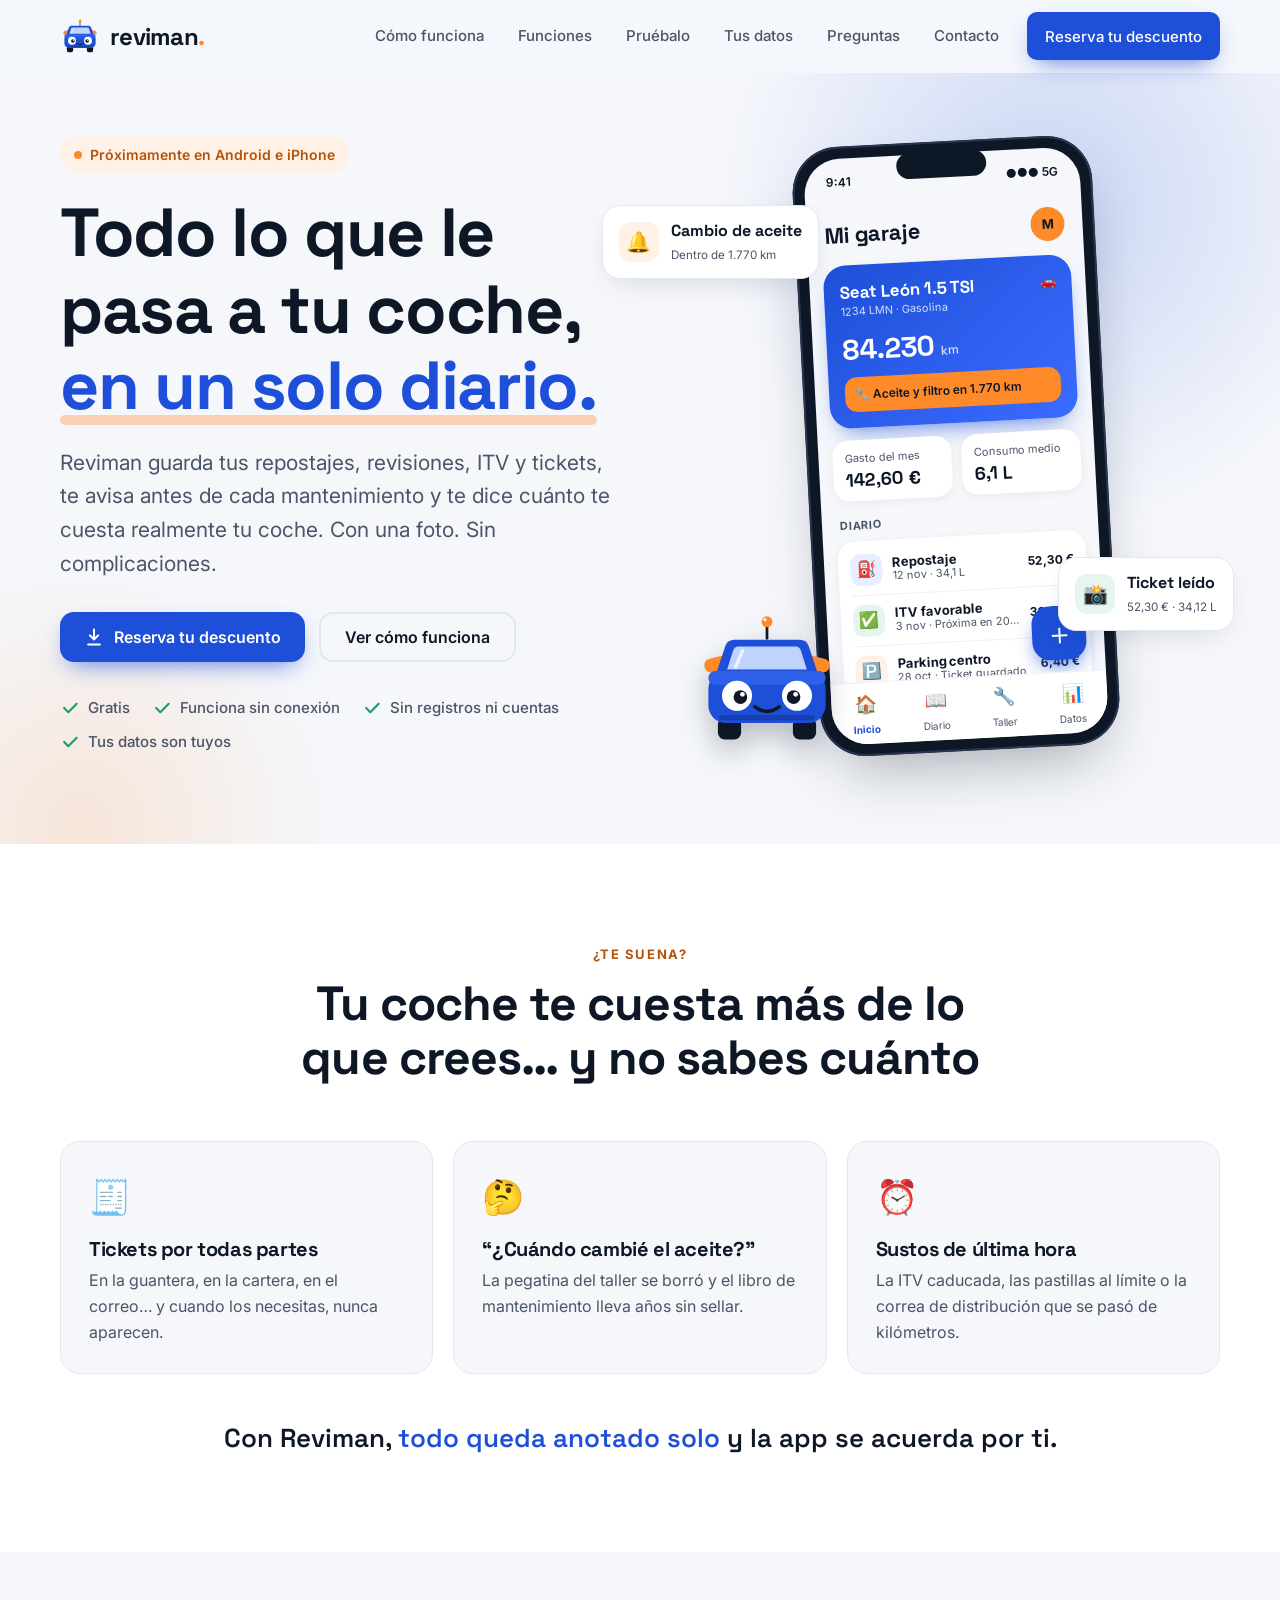
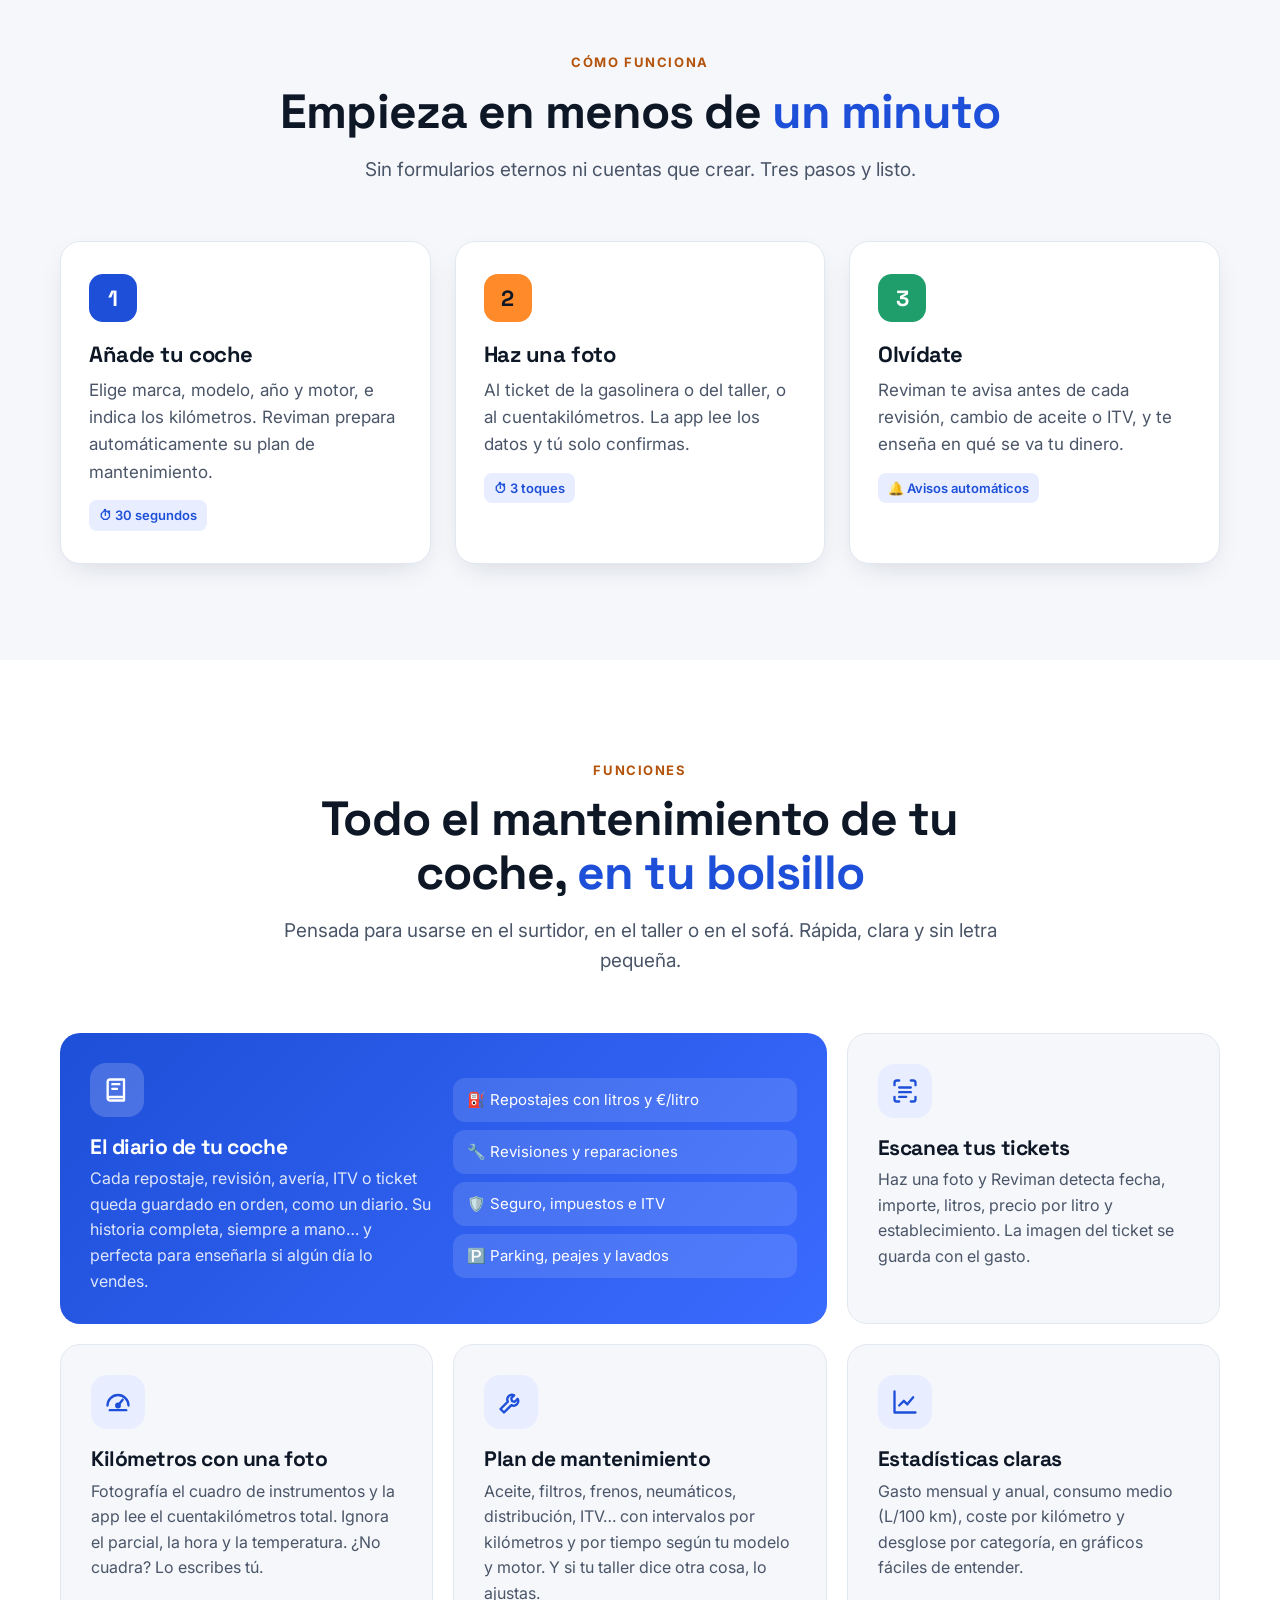
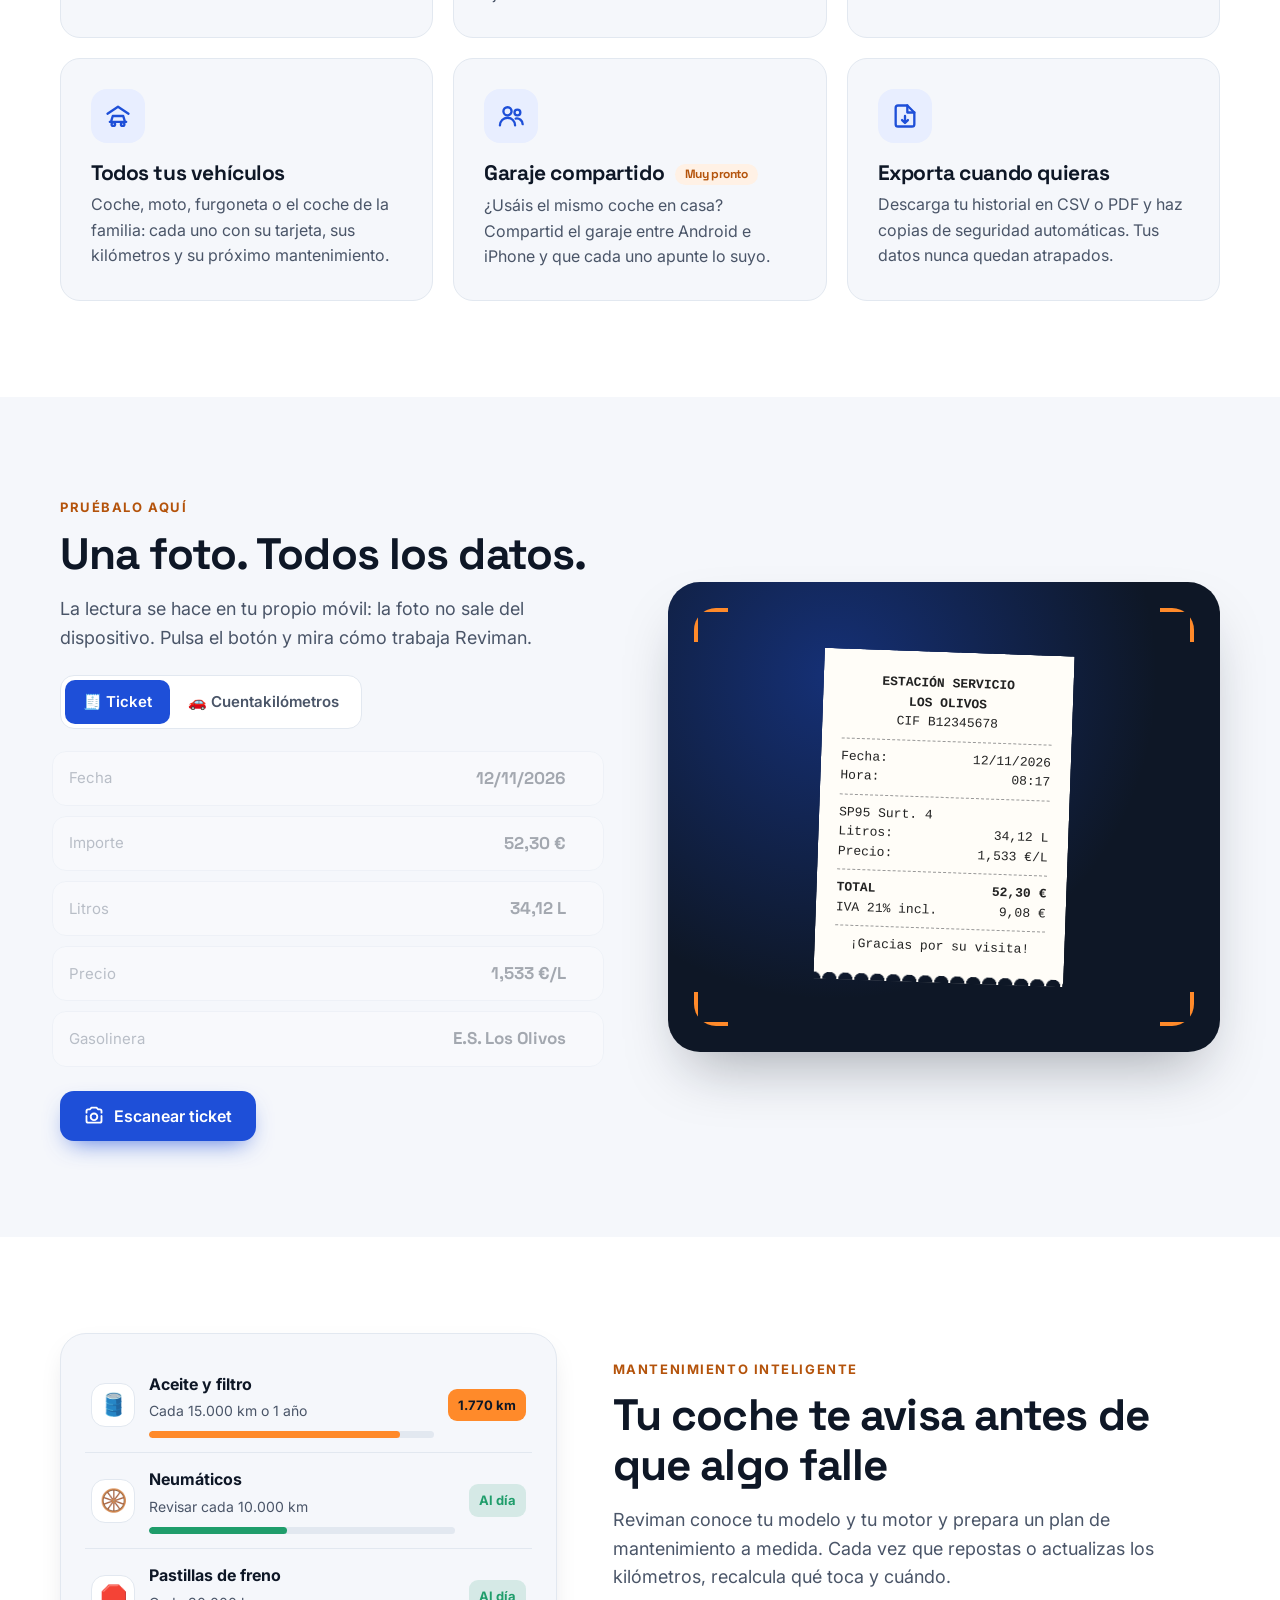
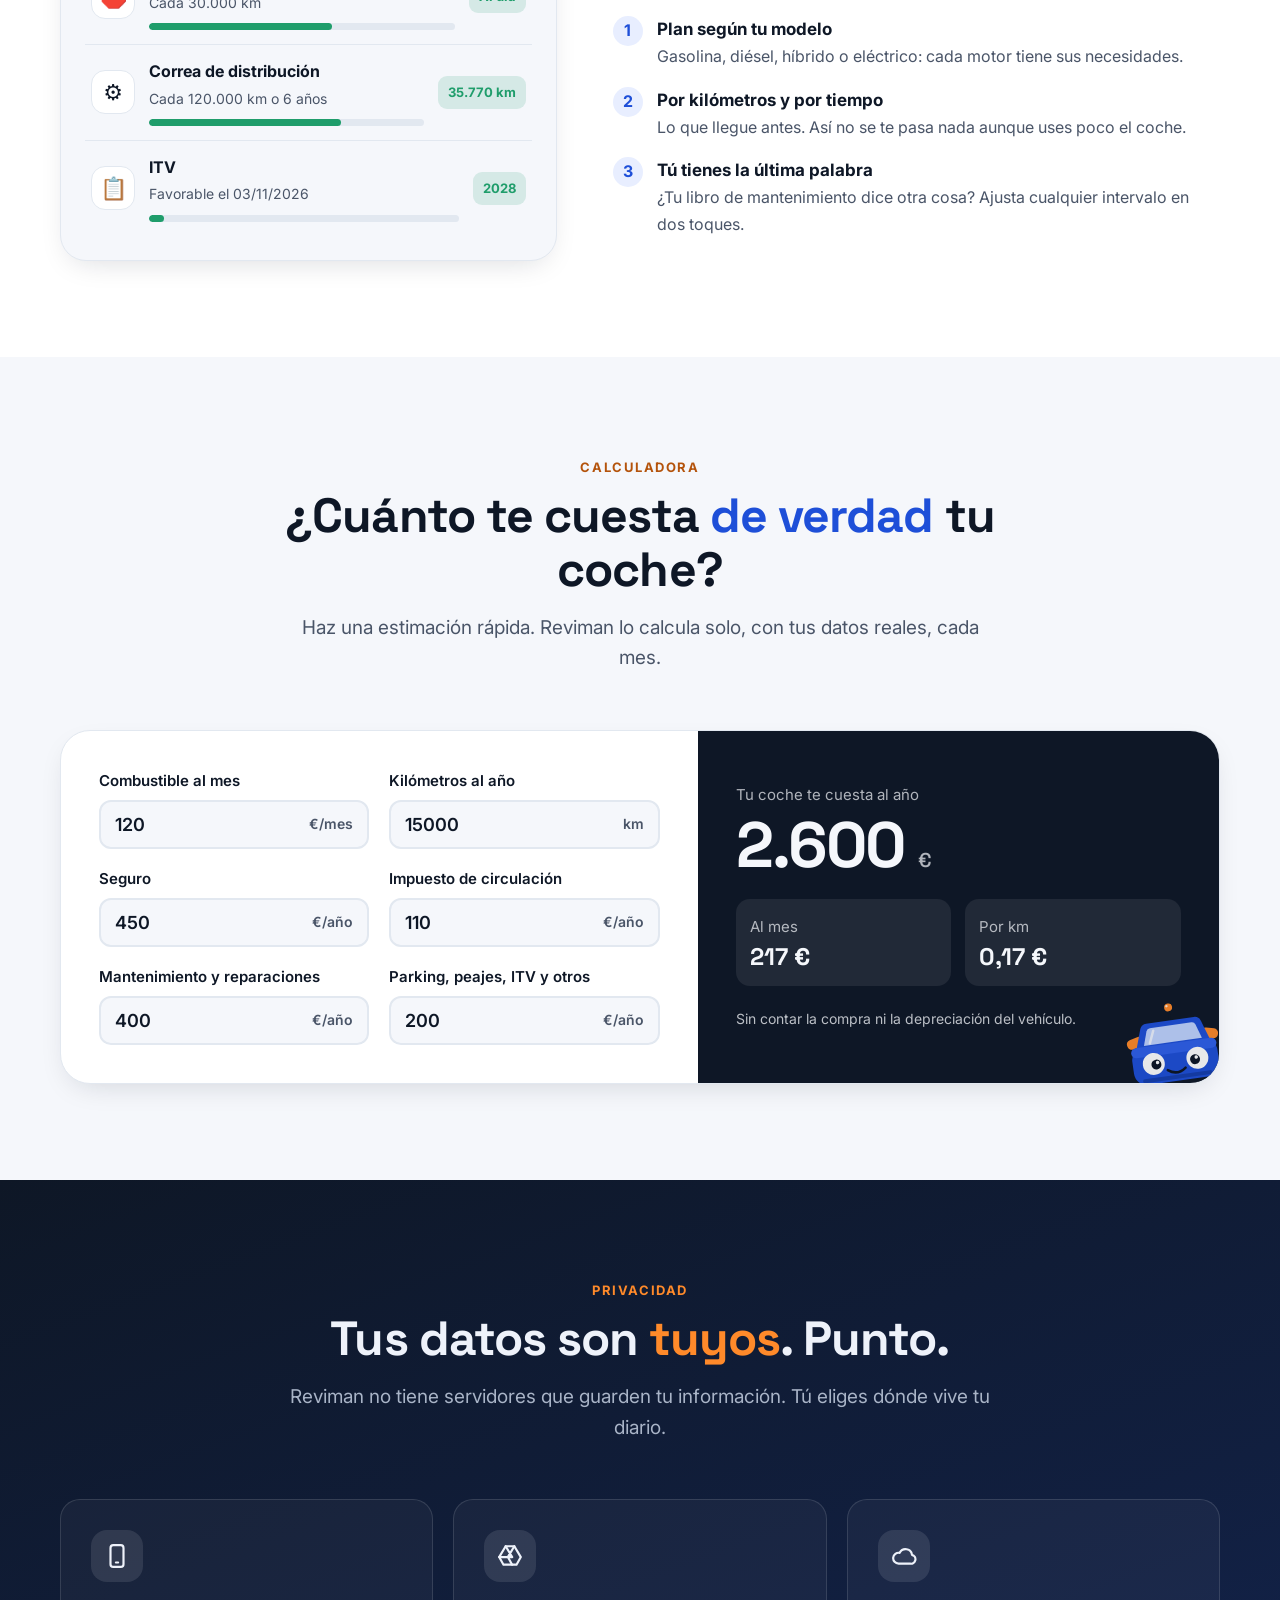
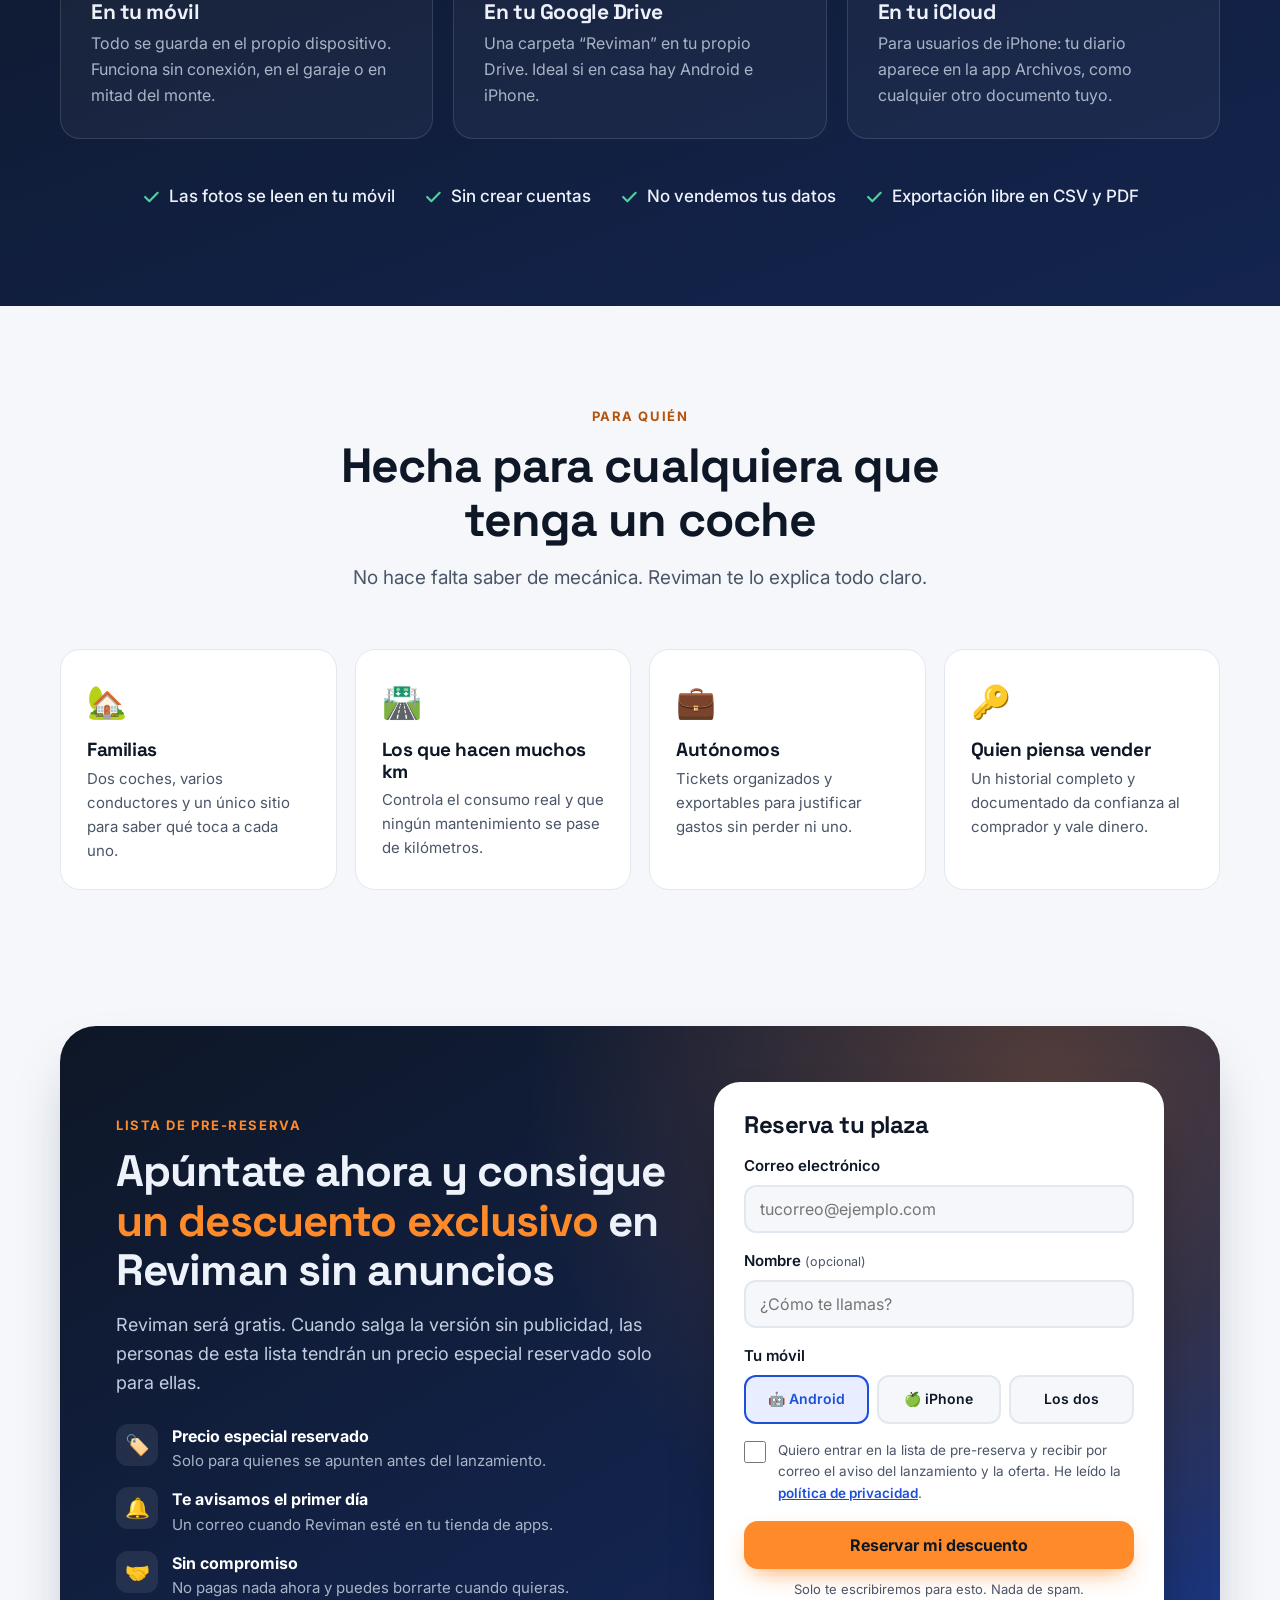
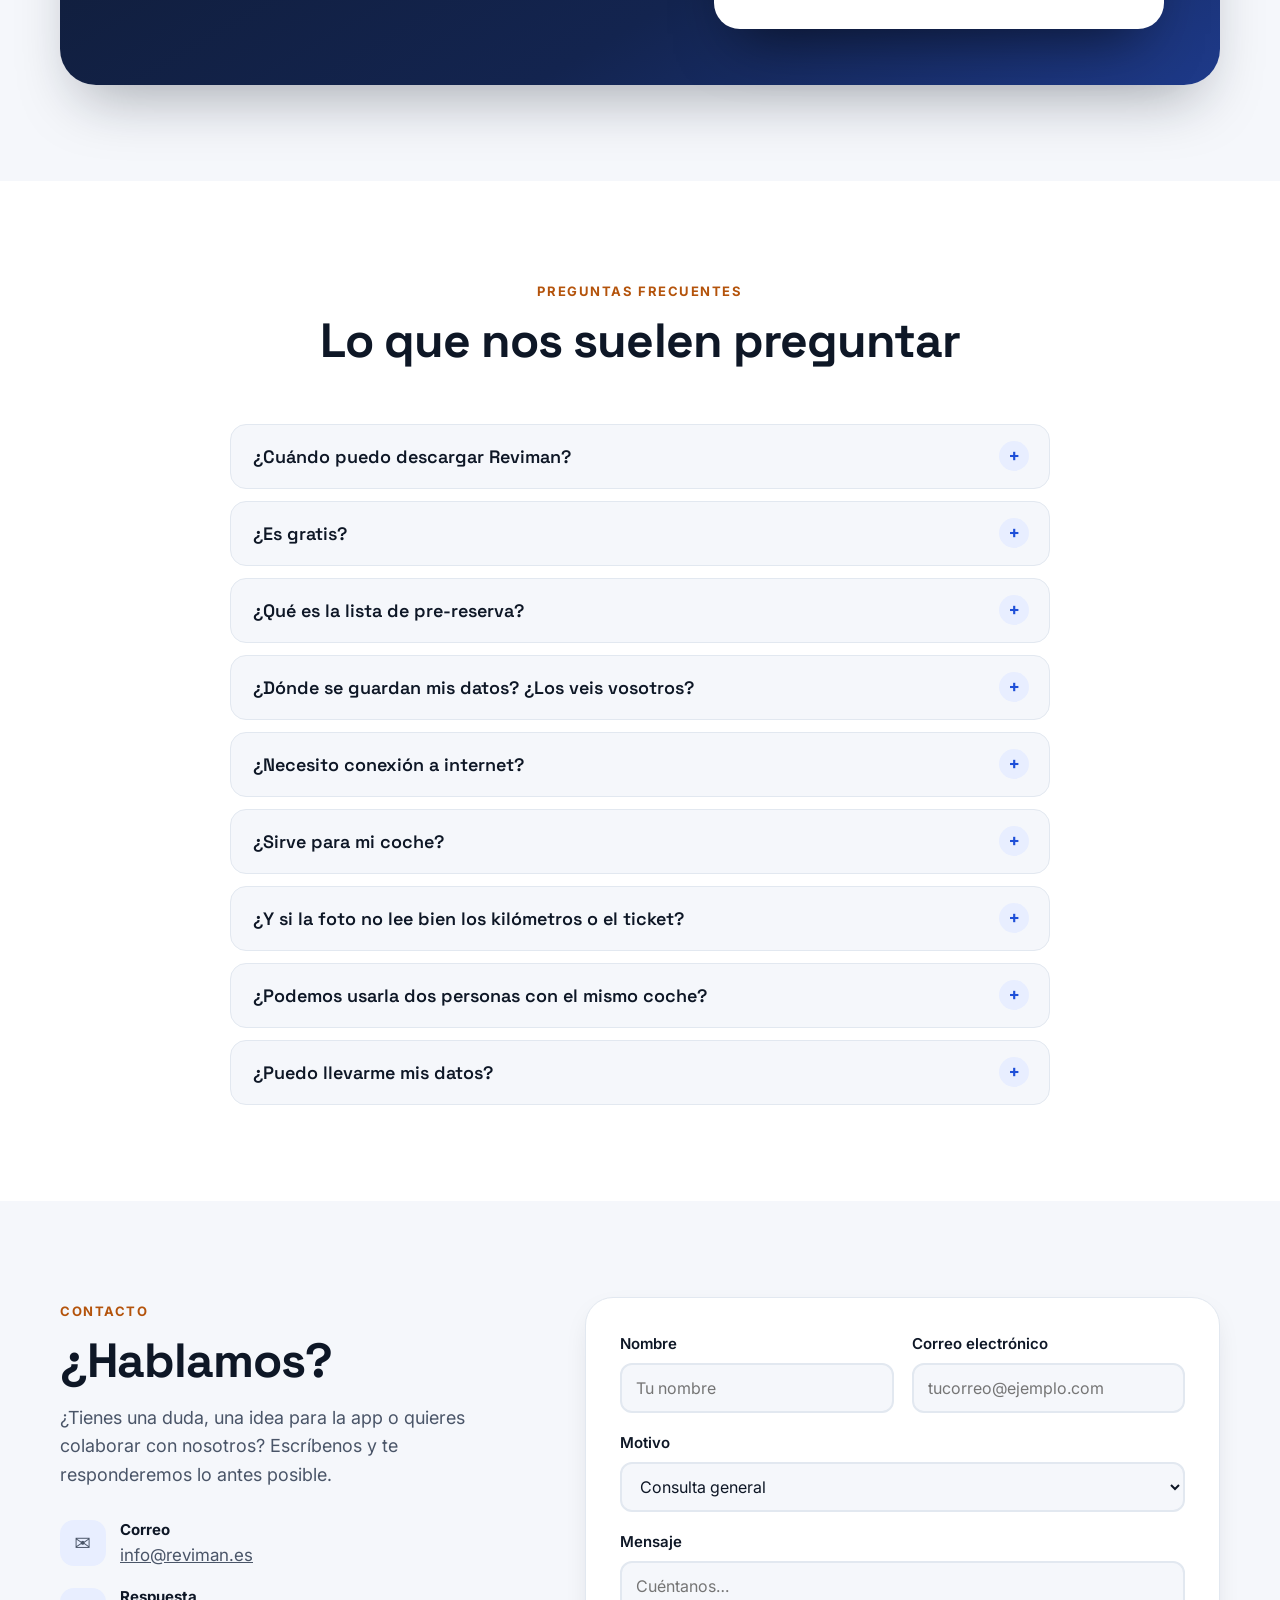
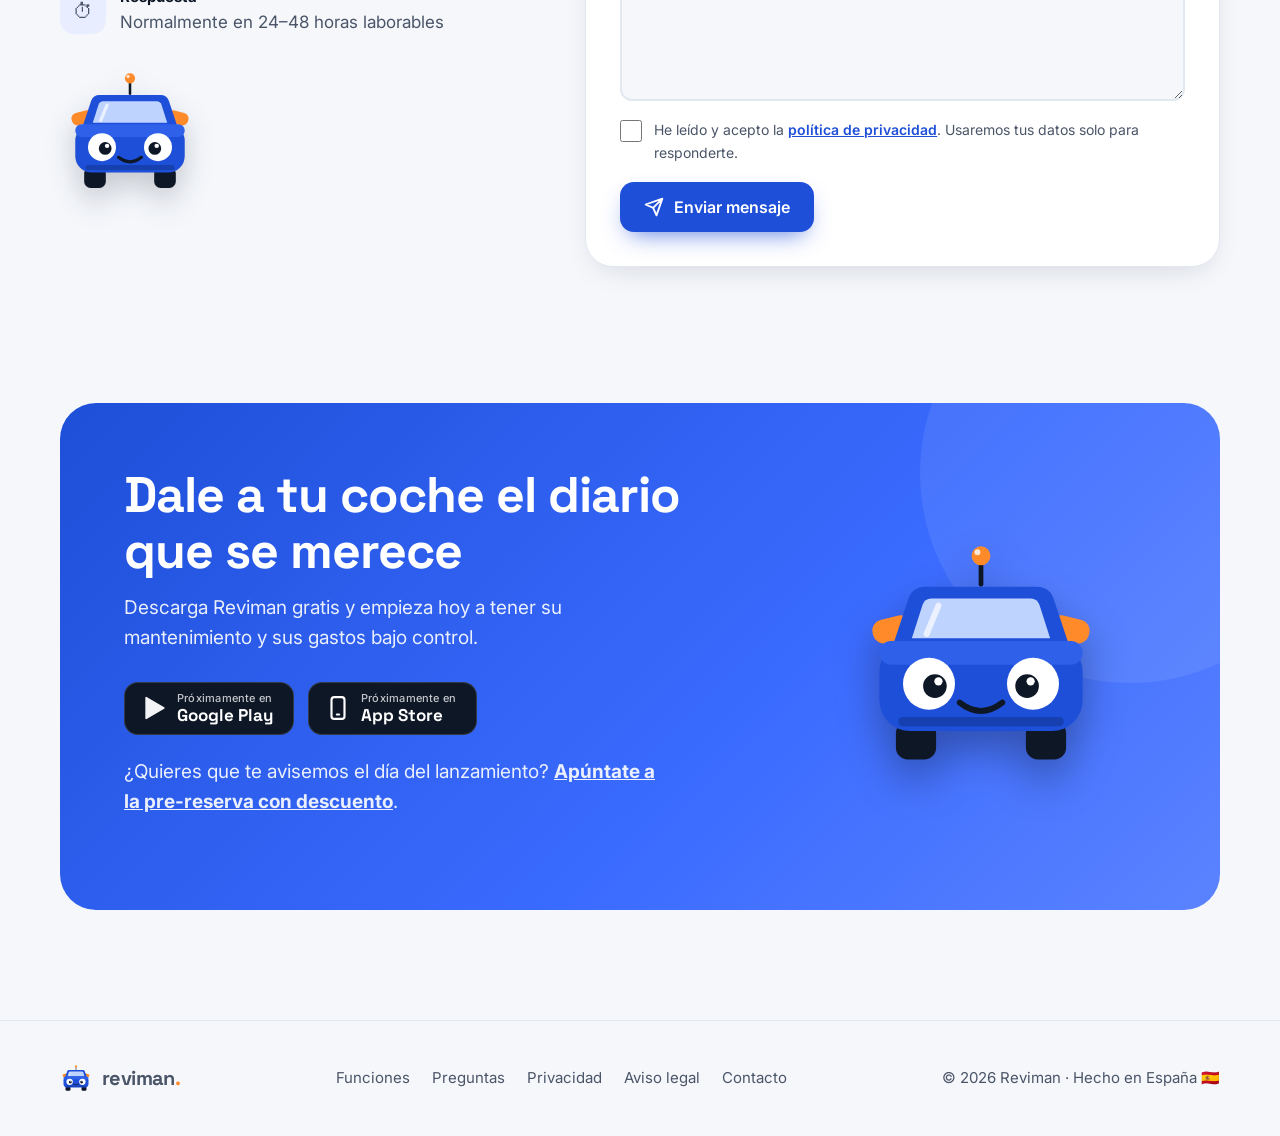
==== commit f965a3cb: "Actualización web con formulario de contacto" ====
--- a/index.html
+++ b/index.html
@@ -42,7 +42,8 @@
         <li><a href="#demo">Pruébalo</a></li>
         <li><a href="#tus-datos">Tus datos</a></li>
         <li><a href="#preguntas">Preguntas</a></li>
-        <li><a href="#descargar" class="btn btn-primario">Descargar gratis</a></li>
+        <li><a href="#contacto">Contacto</a></li>
+        <li><a href="#descargar" class="btn btn-primario" data-cta><span data-cta-texto>Descargar gratis</span></a></li>
       </ul>
     </nav>
   </div>
@@ -58,9 +59,9 @@
       <h1>Todo lo que le pasa a tu coche, <span class="resalte">en un solo diario.</span></h1>
       <p class="entradilla">Reviman guarda tus repostajes, revisiones, ITV y tickets, te avisa antes de cada mantenimiento y te dice cuánto te cuesta realmente tu coche. Con una foto. Sin complicaciones.</p>
       <div class="acciones">
-        <a href="#descargar" class="btn btn-primario">
+        <a href="#descargar" class="btn btn-primario" data-cta>
           <svg width="20" height="20" viewBox="0 0 24 24" fill="none" stroke="currentColor" stroke-width="2.4" stroke-linecap="round" stroke-linejoin="round"><path d="M12 3v12m0 0-5-5m5 5 5-5M5 21h14"/></svg>
-          Descargar gratis
+          <span data-cta-texto>Descargar gratis</span>
         </a>
         <a href="#como-funciona" class="btn btn-secundario">Ver cómo funciona</a>
       </div>
@@ -390,6 +391,50 @@
   </div>
 </section>
 
+<!-- ============ PRE-RESERVA ============ -->
+<section class="prereserva" id="prereserva">
+  <div class="contenedor">
+    <div class="pre-caja aparecer">
+      <div class="pre-textos">
+        <span class="antetitulo">Lista de pre-reserva</span>
+        <h2>Apúntate ahora y consigue <span class="resalte" id="textoDescuento">un descuento exclusivo</span> en Reviman sin anuncios</h2>
+        <p>Reviman será gratis. Cuando salga la versión sin publicidad, las personas de esta lista tendrán un precio especial reservado solo para ellas.</p>
+        <ul class="pre-ventajas">
+          <li><span>🏷️</span><div><b>Precio especial reservado</b>Solo para quienes se apunten antes del lanzamiento.</div></li>
+          <li><span>🔔</span><div><b>Te avisamos el primer día</b>Un correo cuando Reviman esté en tu tienda de apps.</div></li>
+          <li><span>🤝</span><div><b>Sin compromiso</b>No pagas nada ahora y puedes borrarte cuando quieras.</div></li>
+        </ul>
+      </div>
+
+      <form class="pre-form" id="formPreReserva" action="https://api.web3forms.com/submit" method="POST" novalidate>
+        <input type="checkbox" name="botcheck" class="trampa" tabindex="-1" autocomplete="off" aria-hidden="true">
+        <h3>Reserva tu plaza</h3>
+        <label>Correo electrónico
+          <input type="email" name="email" id="pEmail" autocomplete="email" required maxlength="120" placeholder="tucorreo@ejemplo.com">
+          <span class="error" aria-live="polite"></span>
+        </label>
+        <label><span>Nombre <small>(opcional)</small></span>
+          <input type="text" name="nombre" id="pNombre" autocomplete="given-name" maxlength="80" placeholder="¿Cómo te llamas?">
+        </label>
+        <fieldset class="plataformas">
+          <legend>Tu móvil</legend>
+          <label><input type="radio" name="plataforma" value="Android" checked><span>🤖 Android</span></label>
+          <label><input type="radio" name="plataforma" value="iPhone"><span>🍏 iPhone</span></label>
+          <label><input type="radio" name="plataforma" value="Ambos"><span>Los dos</span></label>
+        </fieldset>
+        <label class="check">
+          <input type="checkbox" id="pConsentimiento" required>
+          <span>Quiero entrar en la lista de pre-reserva y recibir por correo el aviso del lanzamiento y la oferta. He leído la <a href="privacidad.html#prereserva" target="_blank">política de privacidad</a>.</span>
+        </label>
+        <span class="error" id="errorConsentimiento" aria-live="polite"></span>
+        <button type="submit" class="btn btn-naranja" id="botonPreReserva"><span>Reservar mi descuento</span></button>
+        <p class="pre-nota">Solo te escribiremos para esto. Nada de spam.</p>
+        <div class="resultado" id="resultadoPreReserva" role="status" aria-live="polite"></div>
+      </form>
+    </div>
+  </div>
+</section>
+
 <!-- ============ PREGUNTAS ============ -->
 <section class="faq" id="preguntas">
   <div class="contenedor">
@@ -400,13 +445,17 @@
     <div class="preguntas aparecer">
       <details>
         <summary>¿Cuándo puedo descargar Reviman?</summary>
-        <p data-estado-faq>Reviman está en la recta final de desarrollo y llegará pronto a Google Play y App Store. Deja tu correo en la sección de descarga y te avisaremos el primer día.</p>
+        <p data-estado-faq>Reviman está en la recta final de desarrollo y llegará pronto a Google Play y App Store. Apúntate a la lista de pre-reserva y te avisaremos el primer día.</p>
       </details>
       <details>
         <summary>¿Es gratis?</summary>
         <p>Sí. Reviman se descarga gratis e incluye todas las funciones principales: diario, escaneo de tickets, kilómetros por foto, plan de mantenimiento, avisos y estadísticas.</p>
       </details>
       <details>
+        <summary>¿Qué es la lista de pre-reserva?</summary>
+        <p>Es una lista de correo para quienes quieren Reviman desde el primer día. Te avisaremos del lanzamiento y tendrás un precio especial en la versión sin anuncios. Apuntarte es gratis, no te compromete a nada y puedes borrarte cuando quieras.</p>
+      </details>
+      <details>
         <summary>¿Dónde se guardan mis datos? ¿Los veis vosotros?</summary>
         <p>No. Tú eliges: en tu móvil, en tu Google Drive o en tu iCloud. Reviman no tiene servidores propios con tu información, y la lectura de fotos de tickets y del cuentakilómetros se hace en tu propio dispositivo.</p>
       </details>
@@ -431,6 +480,61 @@
         <p>Siempre. Exporta tu historial en CSV (para Excel) o en PDF cuando quieras, y la app hace copias de seguridad automáticas.</p>
       </details>
     </div>
+  </div>
+</section>
+
+<!-- ============ CONTACTO ============ -->
+<section class="contacto" id="contacto">
+  <div class="contenedor contacto-grid">
+    <div class="contacto-textos aparecer">
+      <span class="antetitulo">Contacto</span>
+      <h2>¿Hablamos?</h2>
+      <p>¿Tienes una duda, una idea para la app o quieres colaborar con nosotros? Escríbenos y te responderemos lo antes posible.</p>
+      <ul class="contacto-datos">
+        <li><span class="bola">✉️</span><div><b>Correo</b><a id="correoVisible" href="mailto:info@reviman.es">info@reviman.es</a></div></li>
+        <li><span class="bola">⏱</span><div><b>Respuesta</b><span>Normalmente en 24–48 horas laborables</span></div></li>
+      </ul>
+      <img src="img/revi.svg" alt="" class="contacto-revi">
+    </div>
+
+    <form class="formulario aparecer" id="formContacto" action="https://api.web3forms.com/submit" method="POST" novalidate>
+      <!-- Trampa anti-spam: los humanos no la ven -->
+      <input type="checkbox" name="botcheck" class="trampa" tabindex="-1" autocomplete="off" aria-hidden="true">
+
+      <div class="fila-2">
+        <label>Nombre
+          <input type="text" name="nombre" id="fNombre" autocomplete="name" required maxlength="80" placeholder="Tu nombre">
+          <span class="error" aria-live="polite"></span>
+        </label>
+        <label>Correo electrónico
+          <input type="email" name="email" id="fEmail" autocomplete="email" required maxlength="120" placeholder="tucorreo@ejemplo.com">
+          <span class="error" aria-live="polite"></span>
+        </label>
+      </div>
+      <label>Motivo
+        <select name="motivo" id="fMotivo">
+          <option>Consulta general</option>
+          <option>Sugerencia para la app</option>
+          <option>Problema o error</option>
+          <option>Prensa o colaboraciones</option>
+          <option>Otro</option>
+        </select>
+      </label>
+      <label>Mensaje
+        <textarea name="mensaje" id="fMensaje" rows="5" required maxlength="3000" placeholder="Cuéntanos…"></textarea>
+        <span class="error" aria-live="polite"></span>
+      </label>
+      <label class="check">
+        <input type="checkbox" id="fPrivacidad" required>
+        <span>He leído y acepto la <a href="privacidad.html" target="_blank">política de privacidad</a>. Usaremos tus datos solo para responderte.</span>
+      </label>
+      <span class="error" id="errorPrivacidad" aria-live="polite"></span>
+      <button type="submit" class="btn btn-primario" id="botonEnviar">
+        <svg width="20" height="20" viewBox="0 0 24 24" fill="none" stroke="currentColor" stroke-width="2.2" stroke-linecap="round" stroke-linejoin="round"><path d="M22 2 11 13M22 2l-7 20-4-9-9-4z"/></svg>
+        <span>Enviar mensaje</span>
+      </button>
+      <div class="resultado" id="resultadoFormulario" role="status" aria-live="polite"></div>
+    </form>
   </div>
 </section>
 
@@ -451,7 +555,7 @@
             <span><small data-tienda-sub>Próximamente en</small><strong>App Store</strong></span>
           </a>
         </div>
-        <p class="aviso-lanzamiento" id="avisoLanzamiento">¿Quieres que te avisemos el día del lanzamiento? <a id="enlaceAviso" href="#">Escríbenos y te avisamos</a>.</p>
+        <p class="aviso-lanzamiento" id="avisoLanzamiento">¿Quieres que te avisemos el día del lanzamiento? <a id="enlaceAviso" href="#prereserva">Apúntate a la pre-reserva con descuento</a>.</p>
       </div>
       <img src="img/revi.svg" alt="Revi, la mascota de Reviman, sonriendo">
     </div>
@@ -469,7 +573,7 @@
       <a href="#preguntas">Preguntas</a>
       <a href="privacidad.html">Privacidad</a>
       <a href="privacidad.html#aviso-legal">Aviso legal</a>
-      <a id="enlaceContacto" href="#">Contacto</a>
+      <a href="#contacto">Contacto</a>
     </nav>
     <span>© <span id="anio">2026</span> Reviman · Hecho en España 🇪🇸</span>
   </div>
--- a/css/estilos.css
+++ b/css/estilos.css
@@ -432,3 +432,81 @@
 .legal p, .legal li { color: var(--gris); margin-bottom: 10px; }
 .legal ul { padding-left: 22px; }
 .legal .pendiente { background: var(--naranja-claro); padding: 2px 6px; border-radius: 4px; color: #B4530B; font-weight: 600; }
+
+/* ---------- Contacto ---------- */
+.contacto-grid { display: grid; grid-template-columns: .85fr 1.15fr; gap: 56px; align-items: start; }
+.contacto-textos { position: relative; }
+.contacto-textos h2 { font-size: clamp(32px, 4.4vw, 48px); margin-bottom: 16px; }
+.contacto-textos > p { color: var(--gris); font-size: 18px; margin-bottom: 28px; }
+.contacto-datos { list-style: none; display: grid; gap: 16px; }
+.contacto-datos li { display: flex; gap: 14px; align-items: center; }
+.contacto-datos .bola { width: 46px; height: 46px; border-radius: 14px; background: var(--azul-claro); display: grid; place-items: center; font-size: 20px; flex: none; }
+.contacto-datos b { display: block; font-size: 15px; }
+.contacto-datos a, .contacto-datos span { color: var(--gris); }
+.contacto-revi { width: 140px; margin-top: 36px; animation: botar 4s ease-in-out infinite; filter: drop-shadow(0 14px 14px rgba(14,23,38,.2)); }
+.formulario { background: var(--blanco); border: 1px solid var(--borde); border-radius: 28px; padding: 34px; box-shadow: var(--sombra); display: grid; gap: 18px; }
+.formulario .fila-2 { display: grid; grid-template-columns: 1fr 1fr; gap: 18px; }
+.formulario label { display: grid; gap: 7px; font-weight: 600; font-size: 15px; }
+.formulario input[type="text"], .formulario input[type="email"], .formulario select, .formulario textarea {
+  width: 100%; font: 400 16px/1.4 var(--f-texto); color: var(--tinta); background: var(--fondo);
+  border: 2px solid var(--borde); border-radius: 12px; padding: 12px 14px; transition: border-color .2s; min-height: 48px;
+}
+.formulario textarea { resize: vertical; min-height: 130px; }
+.formulario input:focus, .formulario select:focus, .formulario textarea:focus { outline: none; border-color: var(--azul); }
+.formulario [aria-invalid="true"] { border-color: #D64545 !important; }
+.formulario .error { color: #D64545; font-size: 13px; font-weight: 500; min-height: 0; }
+.formulario .error:empty { display: none; }
+.formulario .check { display: flex; gap: 12px; align-items: flex-start; font-weight: 400; color: var(--gris); font-size: 14px; }
+.formulario .check input { width: 22px; height: 22px; margin-top: 1px; accent-color: var(--azul); flex: none; }
+.formulario .check a { color: var(--azul); font-weight: 600; }
+@media (prefers-color-scheme: dark) { .formulario .check a { color: #9DB6FF; } }
+.formulario .btn { justify-self: start; }
+.formulario .btn[disabled] { opacity: .7; cursor: wait; transform: none; }
+.trampa { position: absolute !important; left: -9999px; width: 1px; height: 1px; opacity: 0; }
+.resultado:empty { display: none; }
+.resultado { padding: 14px 16px; border-radius: 12px; font-weight: 500; font-size: 15px; }
+.resultado.ok { background: color-mix(in srgb, var(--verde) 14%, transparent); color: var(--verde); }
+.resultado.mal { background: rgba(214,69,69,.12); color: #D64545; }
+.resultado a { color: inherit; font-weight: 700; }
+@media (max-width: 880px) { .contacto-grid { grid-template-columns: 1fr; gap: 32px; } .contacto-revi { display: none; } }
+@media (max-width: 560px) { .formulario { padding: 22px; } .formulario .fila-2 { grid-template-columns: 1fr; } .formulario .btn { justify-self: stretch; justify-content: center; } }
+@media (max-width: 1040px) and (min-width: 881px) { .menu a { padding: 10px 9px; font-size: 14px; } }
+
+/* ---------- Pre-reserva ---------- */
+.prereserva { padding-top: 40px; }
+.pre-caja { display: grid; grid-template-columns: 1.1fr .9fr; gap: 48px; align-items: center; border-radius: 36px; padding: 56px; color: #EEF2FA;
+  background: radial-gradient(circle at 85% 10%, rgba(255,138,42,.28), transparent 45%), linear-gradient(150deg, #0E1726, #13244F 70%, #1E3A8A); box-shadow: var(--sombra-xl); }
+.pre-caja .antetitulo { color: var(--naranja); }
+.pre-textos h2 { font-size: clamp(30px, 3.8vw, 44px); margin-bottom: 16px; }
+.pre-textos h2 .resalte { color: var(--naranja); }
+.pre-textos > p { color: #C3CDE0; font-size: 18px; margin-bottom: 26px; }
+.pre-ventajas { list-style: none; display: grid; gap: 14px; }
+.pre-ventajas li { display: flex; gap: 14px; align-items: flex-start; color: #A9B4C7; font-size: 15px; }
+.pre-ventajas li > span { width: 42px; height: 42px; border-radius: 12px; background: rgba(255,255,255,.08); display: grid; place-items: center; font-size: 20px; flex: none; }
+.pre-ventajas b { display: block; color: #fff; font-size: 16px; }
+.pre-form { background: #fff; color: #0E1726; border-radius: 26px; padding: 30px; display: grid; gap: 16px; box-shadow: 0 30px 60px -25px rgba(0,0,0,.6); }
+.pre-form h3 { font-size: 24px; }
+.pre-form label { display: grid; gap: 7px; font-weight: 600; font-size: 15px; }
+.pre-form label small { color: #4A5568; font-weight: 400; }
+.pre-form input[type="email"], .pre-form input[type="text"] { width: 100%; font: 400 16px var(--f-texto); color: #0E1726; background: #F5F7FB; border: 2px solid #E2E8F0; border-radius: 12px; padding: 12px 14px; min-height: 48px; }
+.pre-form input:focus { outline: none; border-color: var(--azul); }
+.pre-form [aria-invalid="true"] { border-color: #D64545 !important; }
+.pre-form .error { color: #D64545; font-size: 13px; font-weight: 500; }
+.pre-form .error:empty { display: none; }
+.plataformas { border: 0; display: grid; grid-template-columns: repeat(3, 1fr); gap: 8px; }
+.plataformas legend { font-weight: 600; font-size: 15px; margin-bottom: 7px; }
+.plataformas label { display: block; position: relative; }
+.plataformas input { position: absolute; opacity: 0; }
+.plataformas span { display: block; text-align: center; padding: 11px 6px; border: 2px solid #E2E8F0; border-radius: 12px; font-size: 14px; cursor: pointer; background: #F5F7FB; min-height: 48px; transition: border-color .2s, background .2s; }
+.plataformas input:checked + span { border-color: var(--azul); background: #E8EEFF; color: #1E4FD8; }
+.plataformas input:focus-visible + span { outline: 3px solid var(--naranja); outline-offset: 2px; }
+.pre-form .check { display: flex; gap: 12px; align-items: flex-start; font-weight: 400; color: #4A5568; font-size: 13.5px; }
+.pre-form .check input { width: 22px; height: 22px; margin-top: 1px; accent-color: var(--azul); flex: none; }
+.pre-form .check a { color: var(--azul); font-weight: 600; }
+.btn-naranja { background: var(--naranja); color: #0E1726; justify-content: center; font-weight: 700; box-shadow: 0 10px 24px -10px rgba(255,138,42,.9); }
+.btn-naranja:hover { background: #FF9C4A; }
+.btn-naranja[disabled] { opacity: .7; cursor: wait; transform: none; }
+.pre-nota { text-align: center; font-size: 13px; color: #4A5568; margin-top: -6px; }
+.pre-form .resultado.ok { background: #E6F6EF; color: #17794F; }
+@media (max-width: 960px) { .pre-caja { grid-template-columns: 1fr; padding: 34px 22px; gap: 30px; } }
+@media (max-width: 340px) { .plataformas { grid-template-columns: 1fr; } }
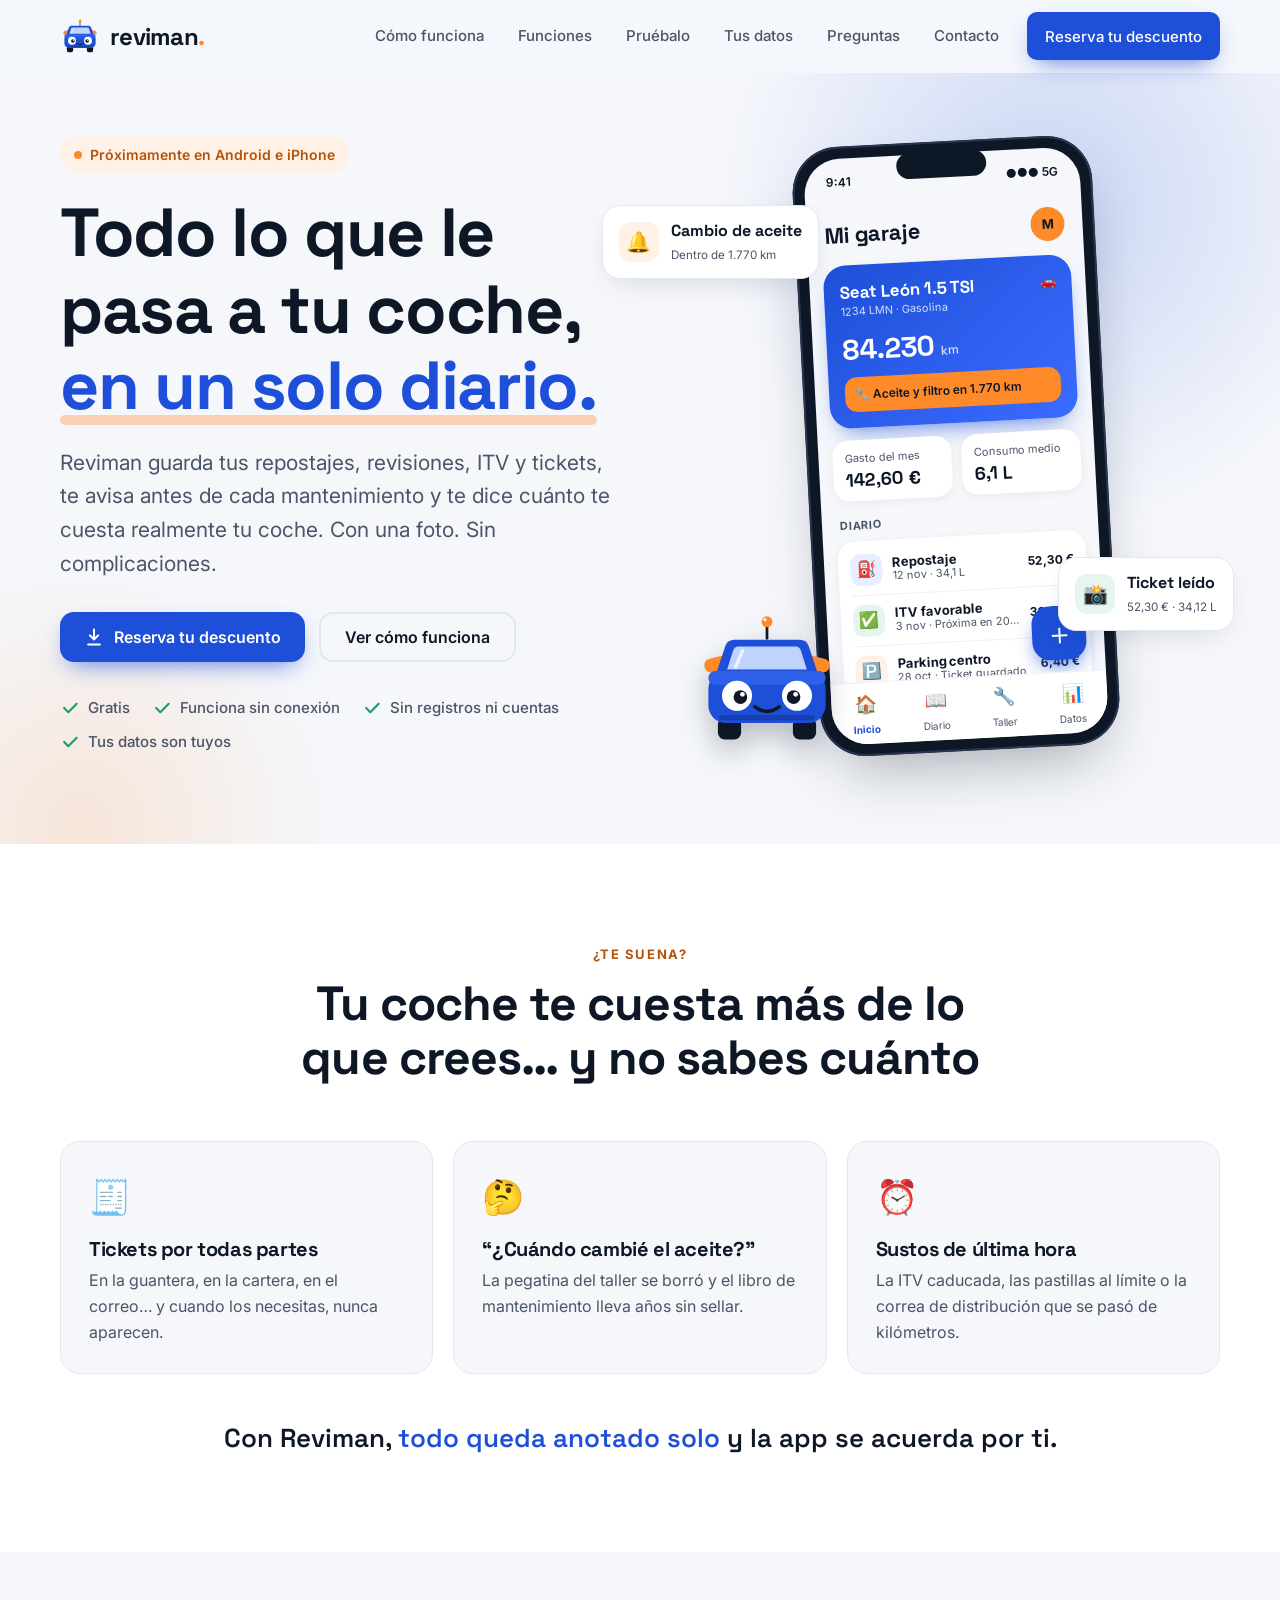
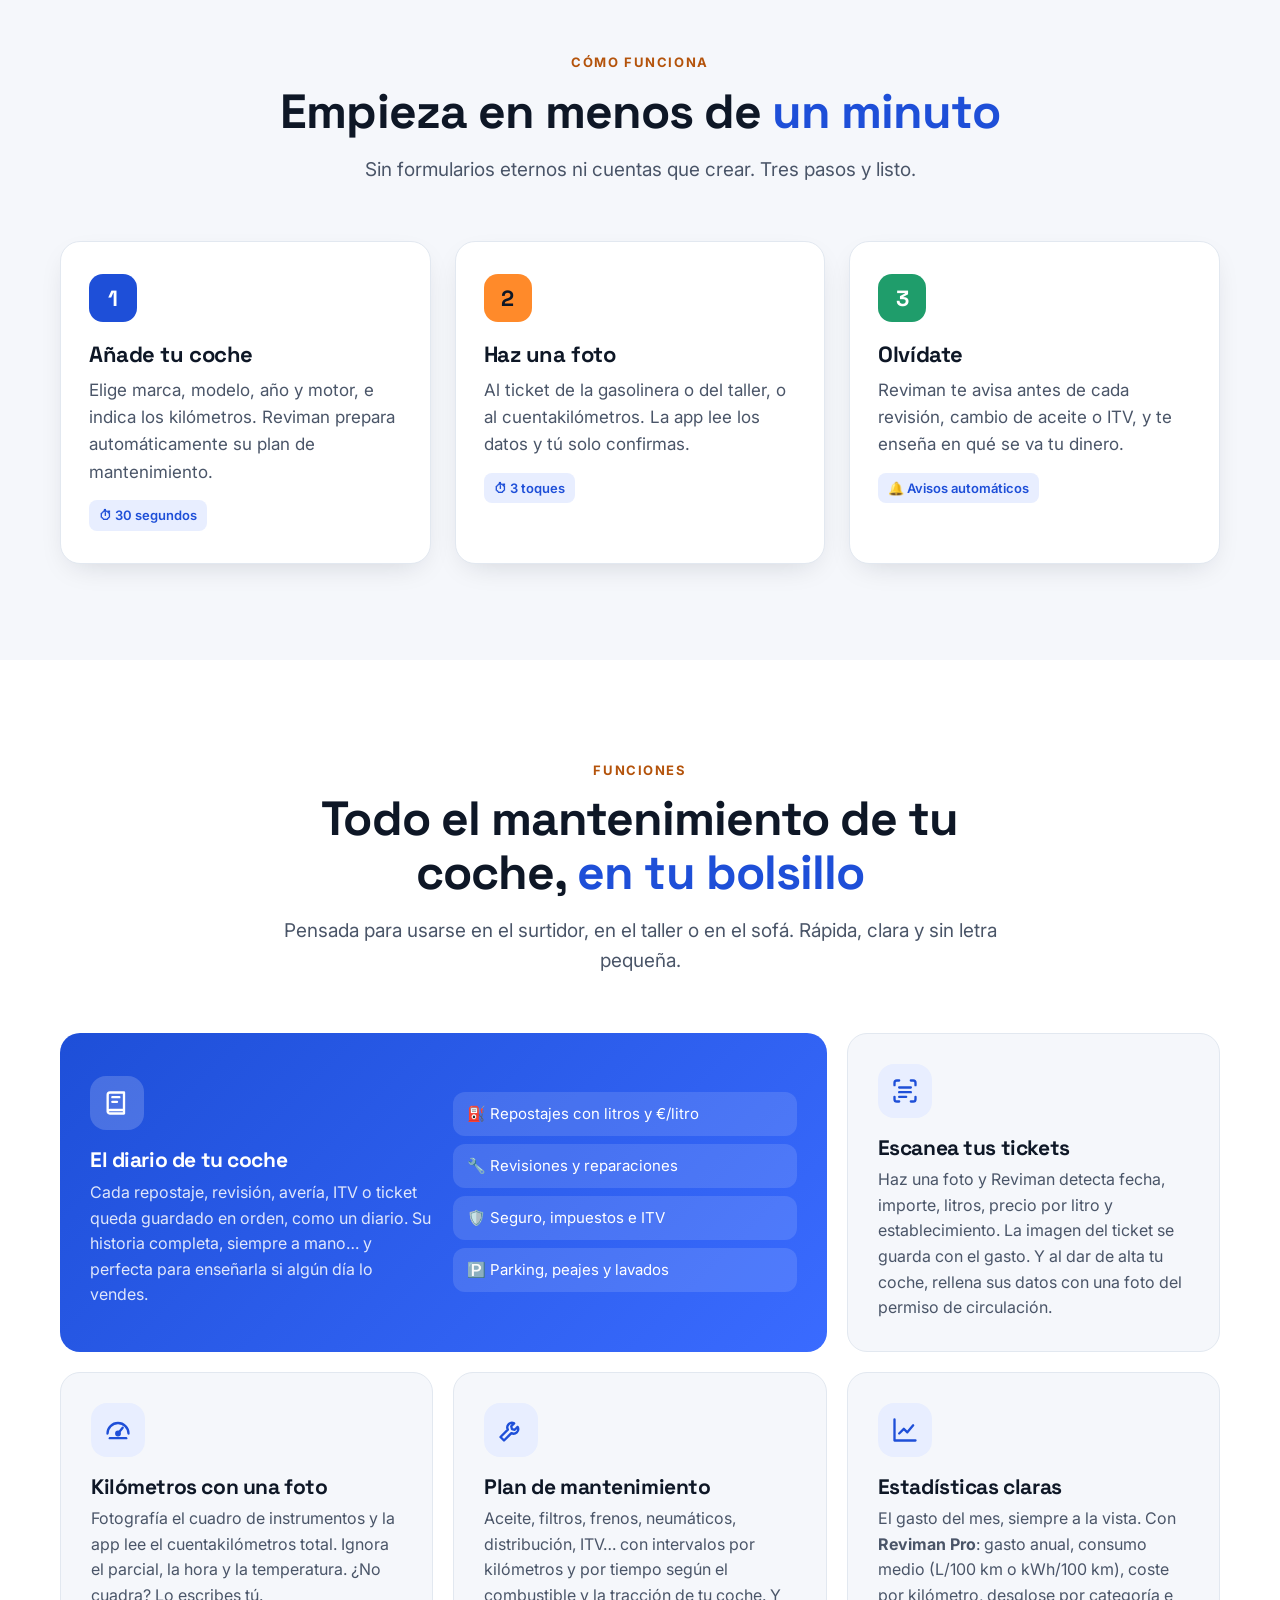
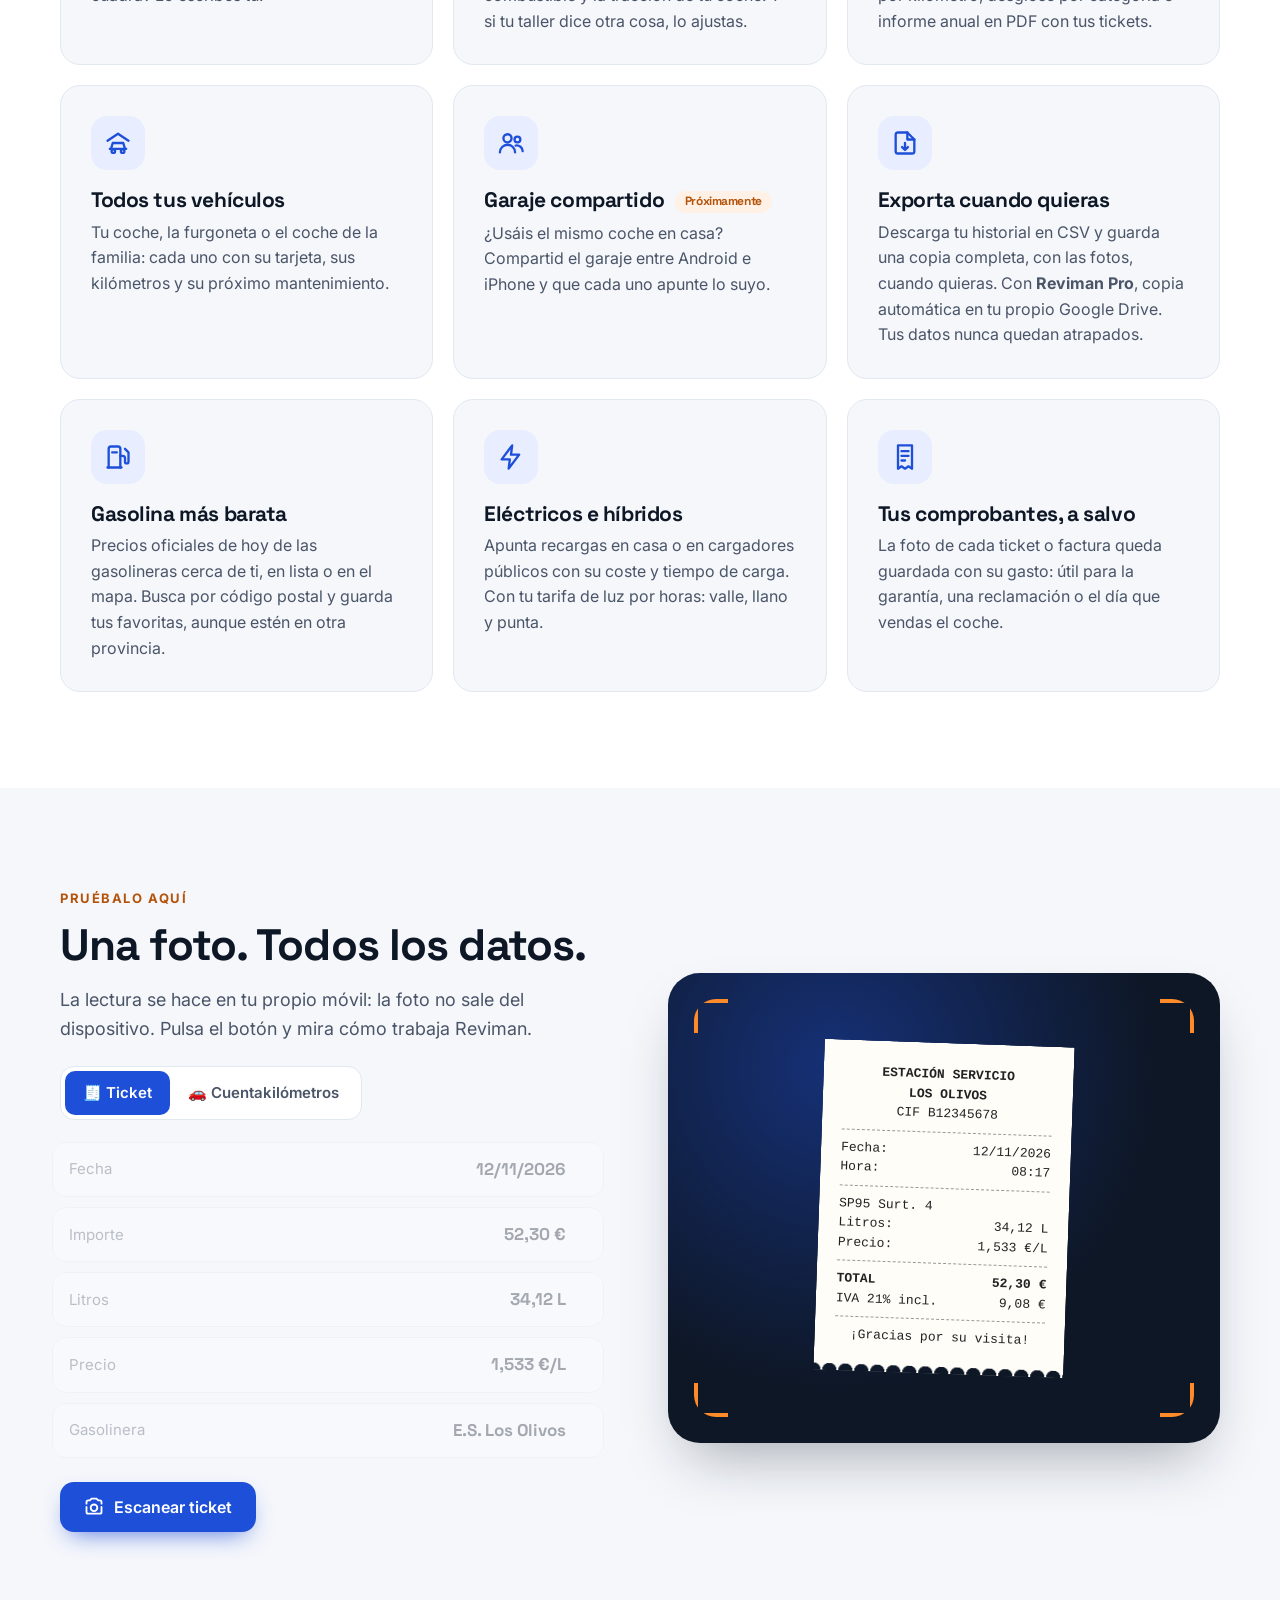
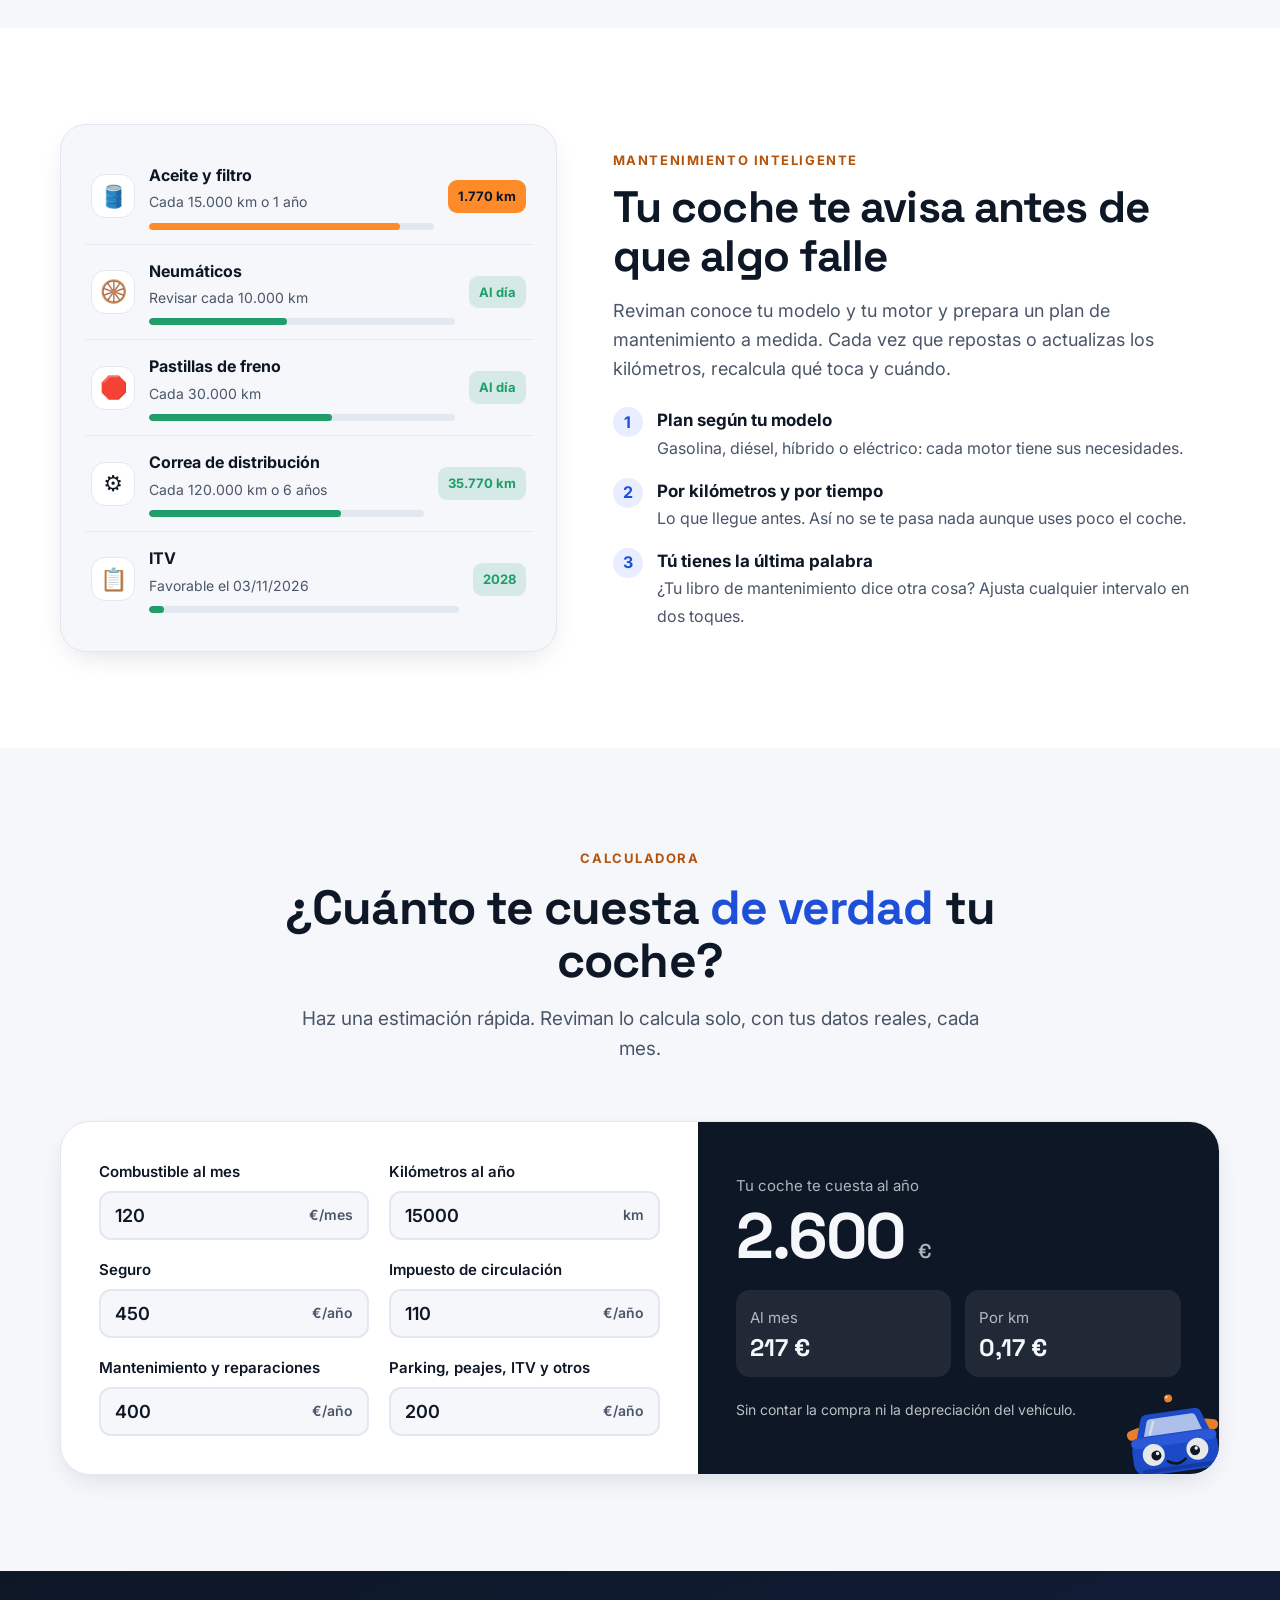
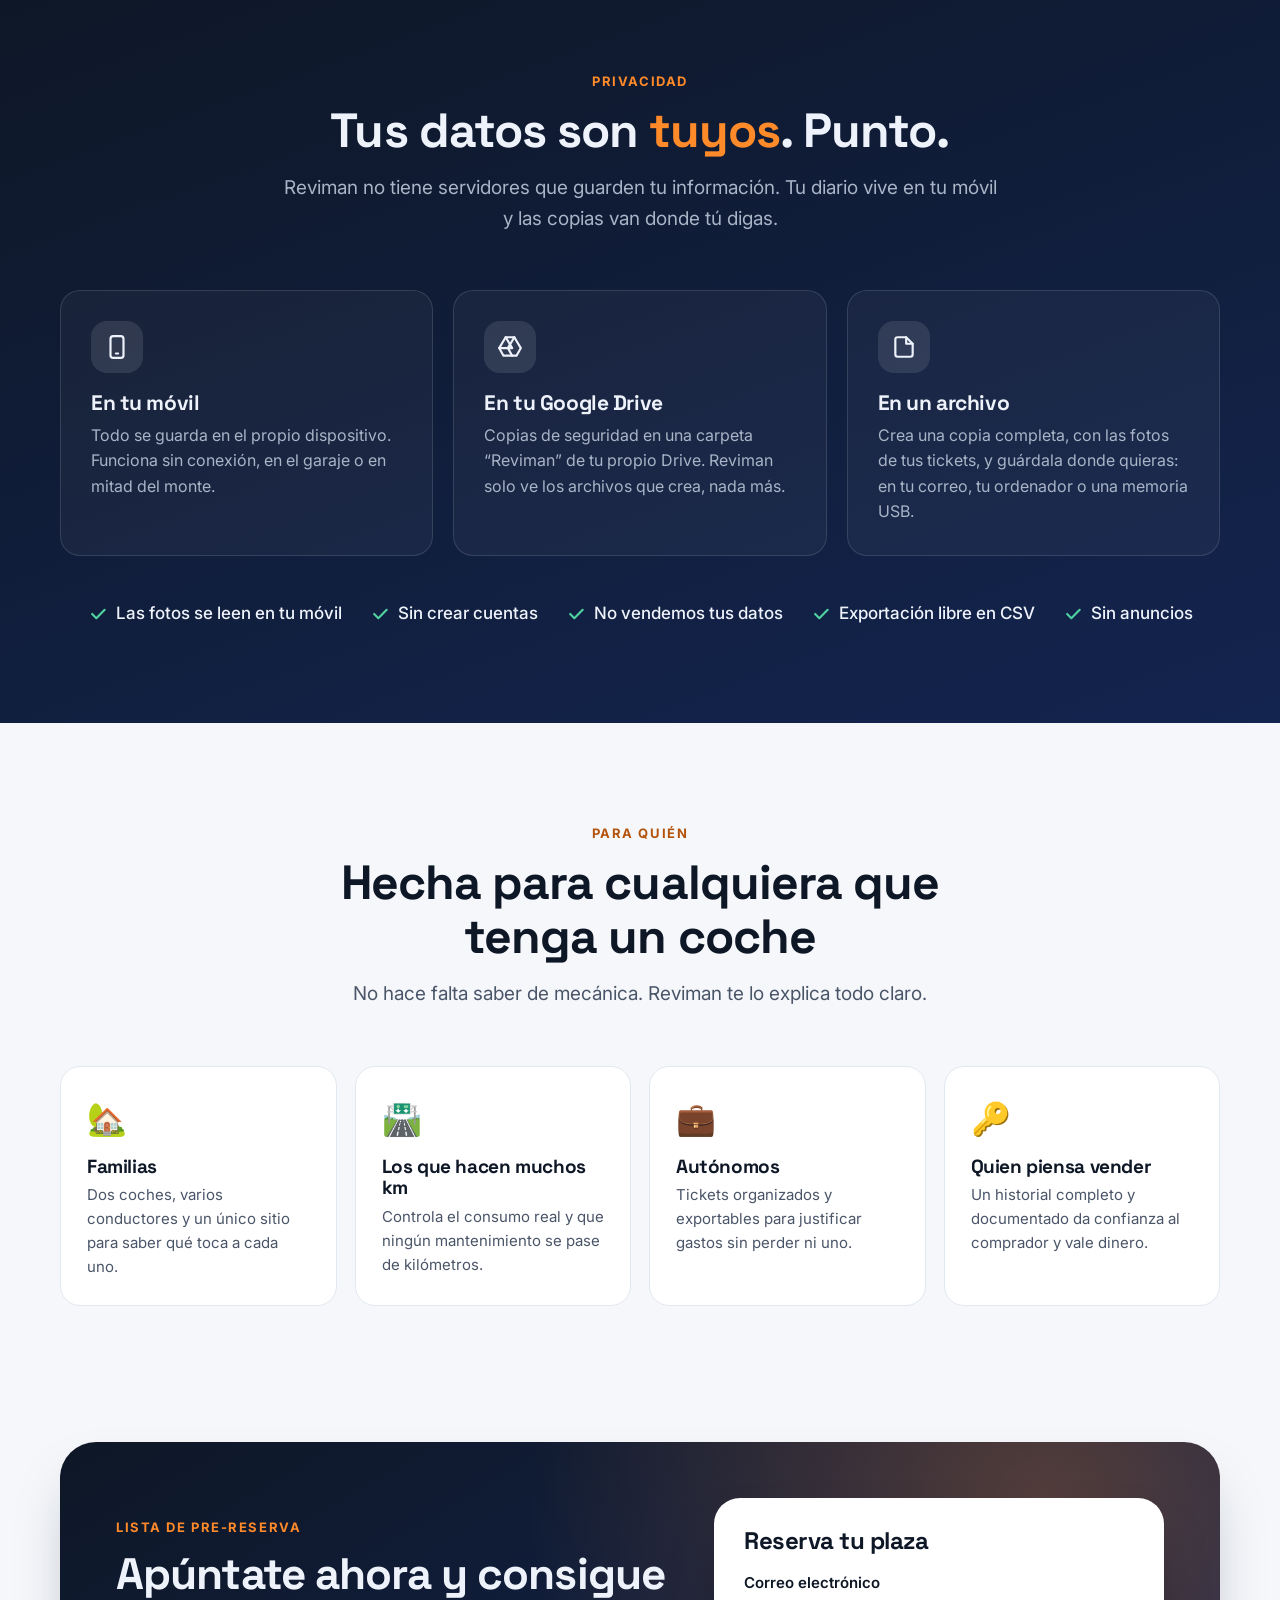
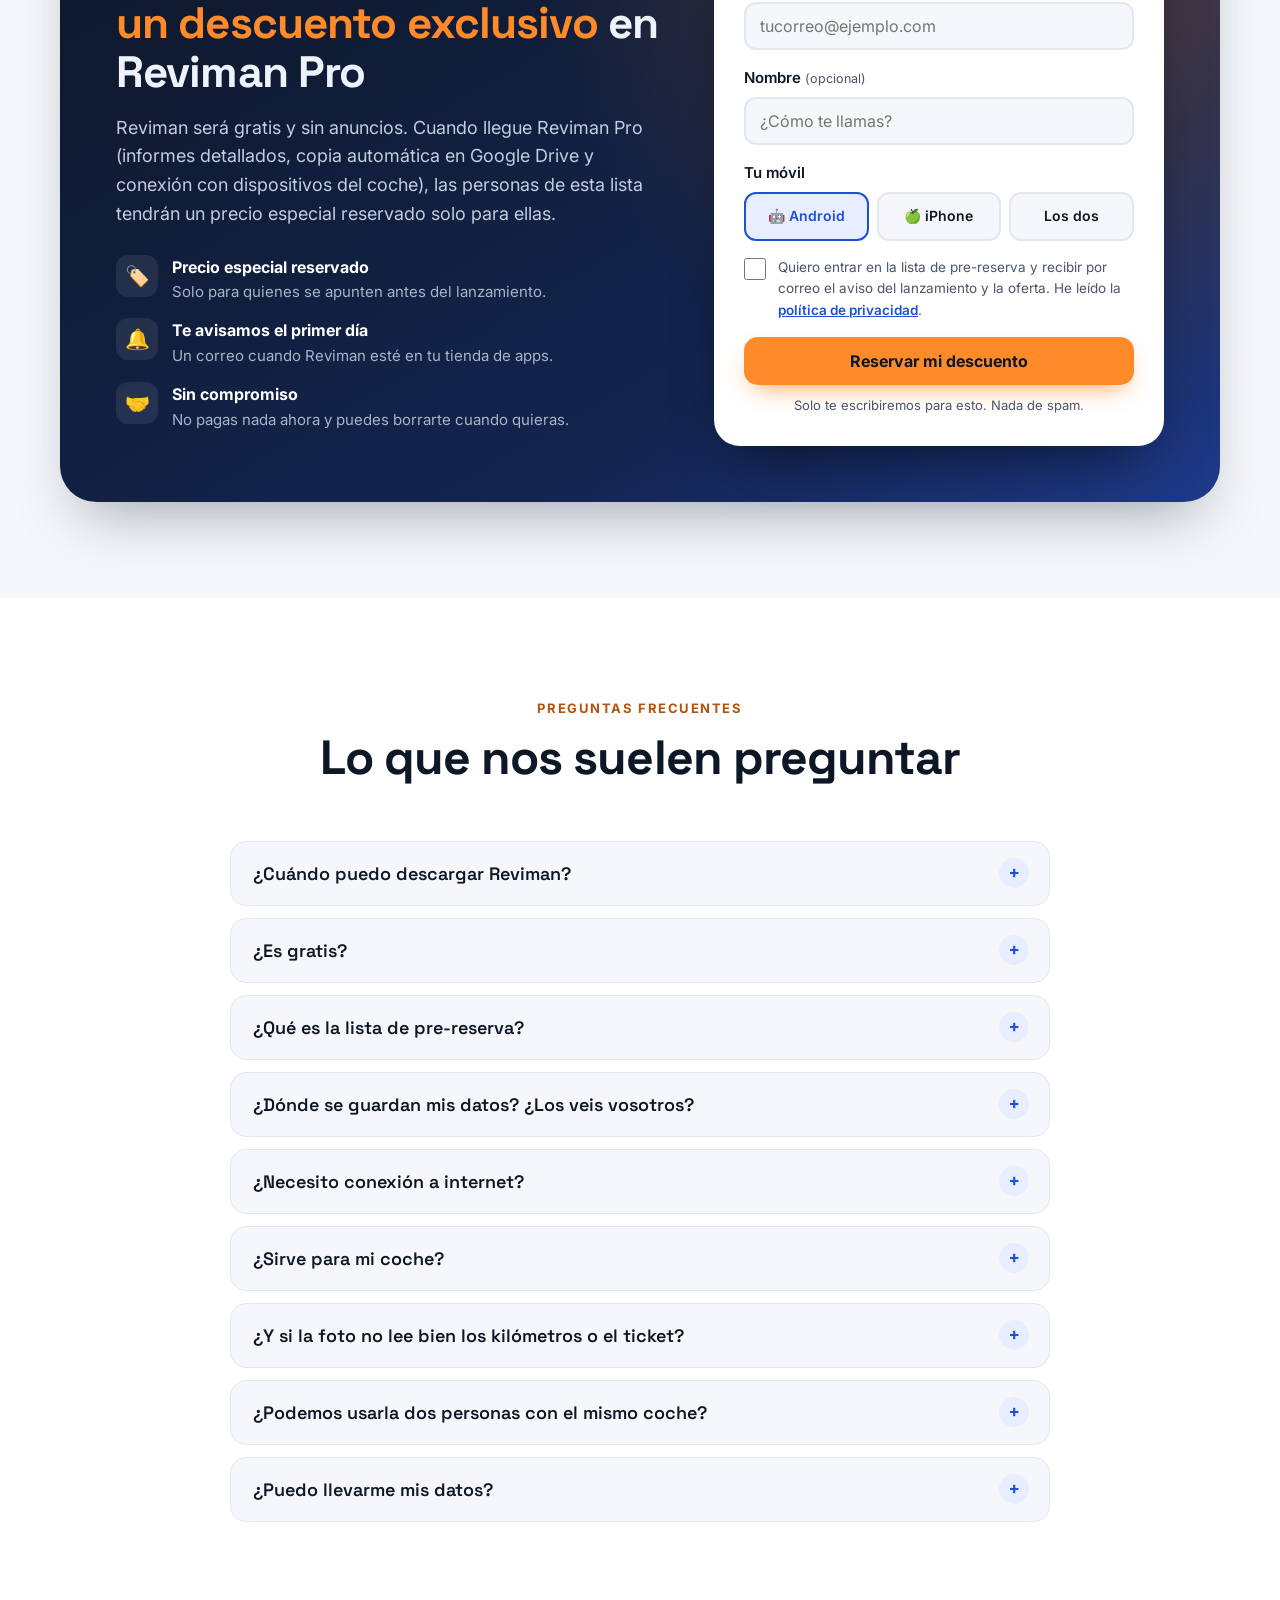
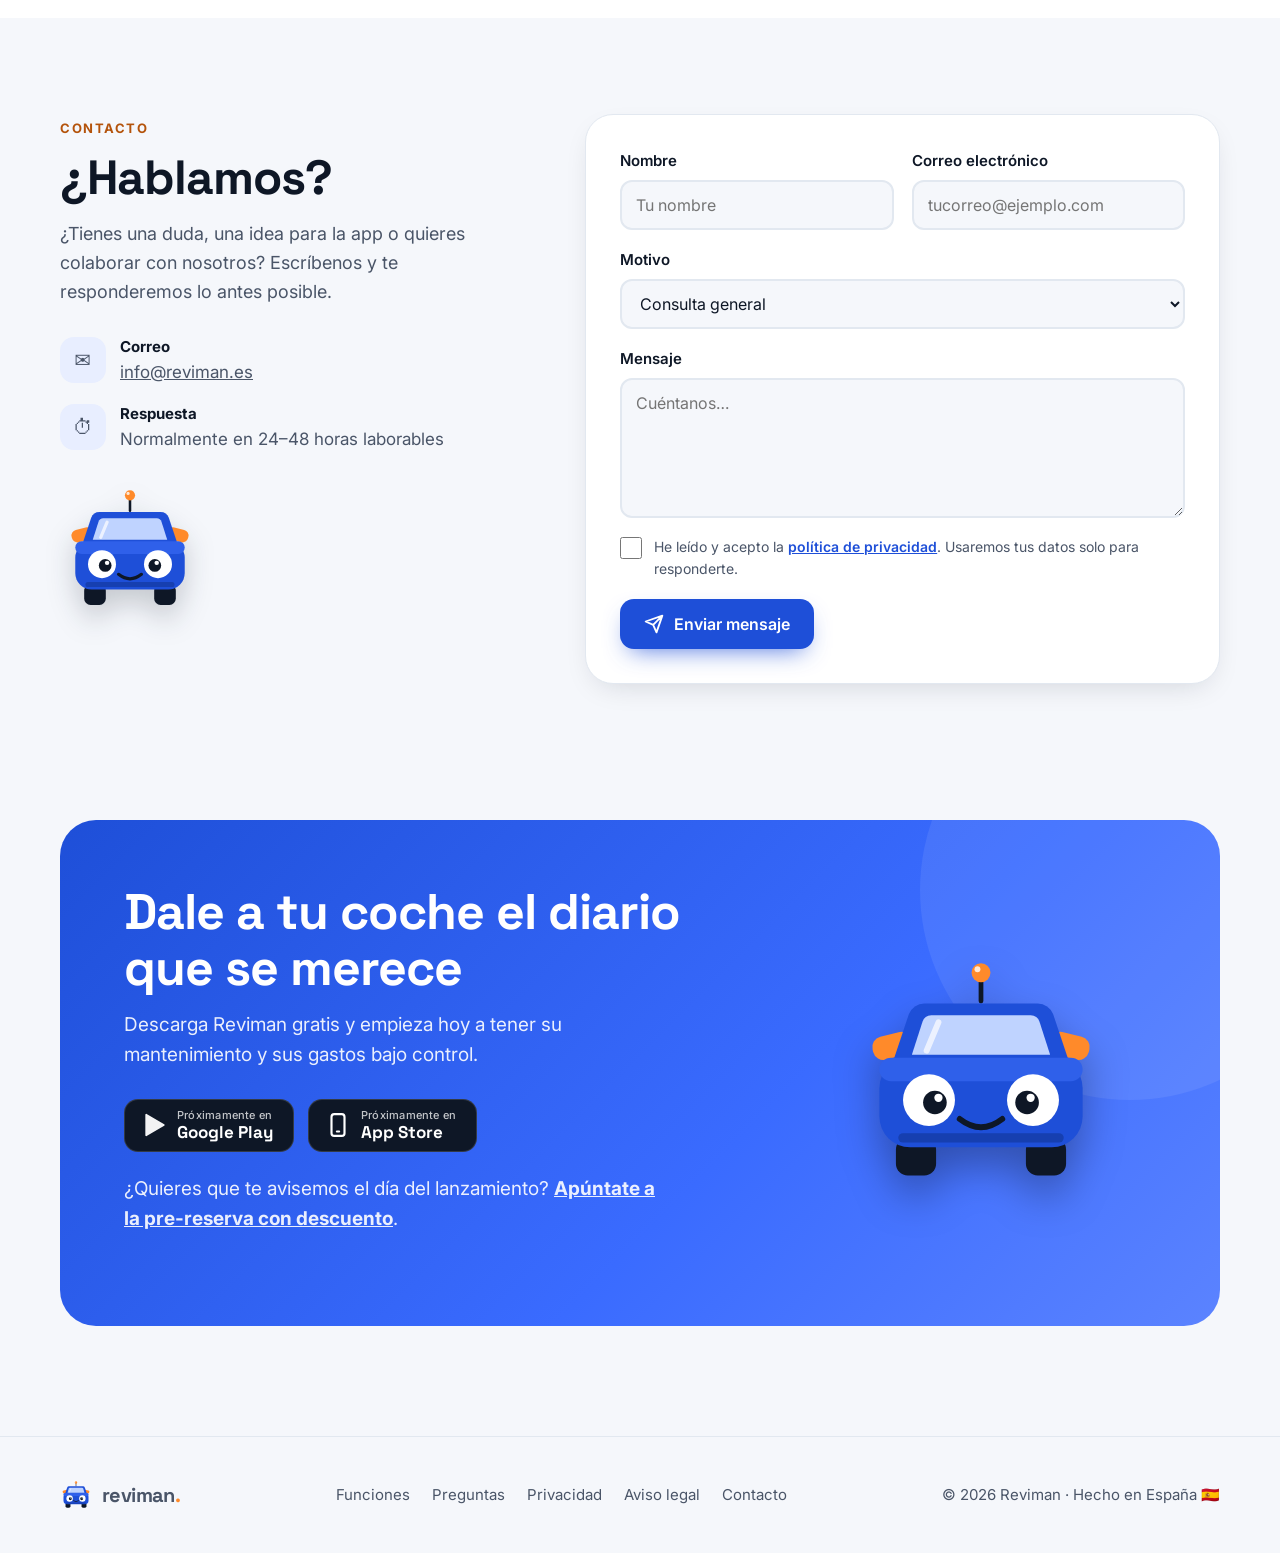
==== commit e5ad1935: "Actualiza la web con las novedades de la app - Nuevas funciones: precios de gasolineras, eléctricos " ====
--- a/index.html
+++ b/index.html
@@ -4,7 +4,7 @@
   <meta charset="utf-8">
   <meta name="viewport" content="width=device-width, initial-scale=1">
   <title>Reviman – Mantenimiento integral del coche | App para Android e iPhone</title>
-  <meta name="description" content="Reviman: todo lo que le pasa a tu coche, en un solo diario. Escanea tickets con la cámara, lee los kilómetros con una foto, recibe avisos de mantenimiento y controla cuánto te cuesta tu coche. Tus datos son tuyos.">
+  <meta name="description" content="Reviman: todo lo que le pasa a tu coche, en un solo diario. Escanea tickets con la cámara, lee los kilómetros con una foto, recibe avisos de mantenimiento, encuentra la gasolina más barata y controla cuánto te cuesta tu coche. Gratis, sin anuncios y con tus datos en tus manos.">
   <meta name="theme-color" content="#1E4FD8">
   <link rel="icon" href="img/favicon.svg" type="image/svg+xml">
 
@@ -200,7 +200,7 @@
       <article class="funcion aparecer">
         <div class="icono"><svg viewBox="0 0 24 24" fill="none" stroke="currentColor" stroke-width="2" stroke-linecap="round" stroke-linejoin="round"><path d="M3 7V5a2 2 0 0 1 2-2h2M17 3h2a2 2 0 0 1 2 2v2M21 17v2a2 2 0 0 1-2 2h-2M7 21H5a2 2 0 0 1-2-2v-2"/><path d="M7 9h10M7 13h10M7 17h6"/></svg></div>
         <h3>Escanea tus tickets</h3>
-        <p>Haz una foto y Reviman detecta fecha, importe, litros, precio por litro y establecimiento. La imagen del ticket se guarda con el gasto.</p>
+        <p>Haz una foto y Reviman detecta fecha, importe, litros, precio por litro y establecimiento. La imagen del ticket se guarda con el gasto. Y al dar de alta tu coche, rellena sus datos con una foto del permiso de circulación.</p>
       </article>
       <article class="funcion aparecer">
         <div class="icono"><svg viewBox="0 0 24 24" fill="none" stroke="currentColor" stroke-width="2" stroke-linecap="round" stroke-linejoin="round"><path d="M3 15a9 9 0 0 1 18 0"/><path d="m12 15 4-5"/><circle cx="12" cy="15" r="1.5"/><path d="M5 19h14"/></svg></div>
@@ -210,27 +210,42 @@
       <article class="funcion aparecer">
         <div class="icono"><svg viewBox="0 0 24 24" fill="none" stroke="currentColor" stroke-width="2" stroke-linecap="round" stroke-linejoin="round"><path d="M14.7 6.3a4 4 0 0 0-5.4 5.4L3 18l3 3 6.3-6.3a4 4 0 0 0 5.4-5.4l-2.5 2.5-2.4-.6-.6-2.4z"/></svg></div>
         <h3>Plan de mantenimiento</h3>
-        <p>Aceite, filtros, frenos, neumáticos, distribución, ITV… con intervalos por kilómetros y por tiempo según tu modelo y motor. Y si tu taller dice otra cosa, lo ajustas.</p>
+        <p>Aceite, filtros, frenos, neumáticos, distribución, ITV… con intervalos por kilómetros y por tiempo según el combustible y la tracción de tu coche. Y si tu taller dice otra cosa, lo ajustas.</p>
       </article>
       <article class="funcion aparecer">
         <div class="icono"><svg viewBox="0 0 24 24" fill="none" stroke="currentColor" stroke-width="2" stroke-linecap="round" stroke-linejoin="round"><path d="M3 3v18h18"/><path d="M7 15l4-4 3 3 5-6"/></svg></div>
         <h3>Estadísticas claras</h3>
-        <p>Gasto mensual y anual, consumo medio (L/100 km), coste por kilómetro y desglose por categoría, en gráficos fáciles de entender.</p>
+        <p>El gasto del mes, siempre a la vista. Con <b>Reviman Pro</b>: gasto anual, consumo medio (L/100 km o kWh/100 km), coste por kilómetro, desglose por categoría e informe anual en PDF con tus tickets.</p>
       </article>
       <article class="funcion aparecer">
         <div class="icono"><svg viewBox="0 0 24 24" fill="none" stroke="currentColor" stroke-width="2" stroke-linecap="round" stroke-linejoin="round"><path d="M5 17h14M6 17l1.5-5h9L18 17"/><circle cx="8" cy="19" r="1.5"/><circle cx="16" cy="19" r="1.5"/><path d="M3 10l9-6 9 6"/></svg></div>
         <h3>Todos tus vehículos</h3>
-        <p>Coche, moto, furgoneta o el coche de la familia: cada uno con su tarjeta, sus kilómetros y su próximo mantenimiento.</p>
+        <p>Tu coche, la furgoneta o el coche de la familia: cada uno con su tarjeta, sus kilómetros y su próximo mantenimiento.</p>
       </article>
       <article class="funcion aparecer">
         <div class="icono"><svg viewBox="0 0 24 24" fill="none" stroke="currentColor" stroke-width="2" stroke-linecap="round" stroke-linejoin="round"><circle cx="9" cy="8" r="3.5"/><path d="M2.5 20a6.5 6.5 0 0 1 13 0"/><circle cx="17.5" cy="9" r="2.5"/><path d="M16 14.2a5 5 0 0 1 6 4.8"/></svg></div>
-        <h3>Garaje compartido <span class="chip">Muy pronto</span></h3>
+        <h3>Garaje compartido <span class="chip">Próximamente</span></h3>
         <p>¿Usáis el mismo coche en casa? Compartid el garaje entre Android e iPhone y que cada uno apunte lo suyo.</p>
       </article>
       <article class="funcion aparecer">
         <div class="icono"><svg viewBox="0 0 24 24" fill="none" stroke="currentColor" stroke-width="2" stroke-linecap="round" stroke-linejoin="round"><path d="M14 3H6a2 2 0 0 0-2 2v14a2 2 0 0 0 2 2h12a2 2 0 0 0 2-2V9z"/><path d="M14 3v6h6M12 18v-6m0 6-2.5-2.5M12 18l2.5-2.5"/></svg></div>
         <h3>Exporta cuando quieras</h3>
-        <p>Descarga tu historial en CSV o PDF y haz copias de seguridad automáticas. Tus datos nunca quedan atrapados.</p>
+        <p>Descarga tu historial en CSV y guarda una copia completa, con las fotos, cuando quieras. Con <b>Reviman Pro</b>, copia automática en tu propio Google Drive. Tus datos nunca quedan atrapados.</p>
+      </article>
+      <article class="funcion aparecer">
+        <div class="icono"><svg viewBox="0 0 24 24" fill="none" stroke="currentColor" stroke-width="2" stroke-linecap="round" stroke-linejoin="round"><path d="M4 21V5a2 2 0 0 1 2-2h6a2 2 0 0 1 2 2v16"/><path d="M3 21h12M7 8h4"/><path d="M14 11h2a2 2 0 0 1 2 2v3a1.5 1.5 0 0 0 3 0V8l-3-3"/></svg></div>
+        <h3>Gasolina más barata</h3>
+        <p>Precios oficiales de hoy de las gasolineras cerca de ti, en lista o en el mapa. Busca por código postal y guarda tus favoritas, aunque estén en otra provincia.</p>
+      </article>
+      <article class="funcion aparecer">
+        <div class="icono"><svg viewBox="0 0 24 24" fill="none" stroke="currentColor" stroke-width="2" stroke-linecap="round" stroke-linejoin="round"><path d="M13 2 4 14h7l-1 8 9-12h-7z"/></svg></div>
+        <h3>Eléctricos e híbridos</h3>
+        <p>Apunta recargas en casa o en cargadores públicos con su coste y tiempo de carga. Con tu tarifa de luz por horas: valle, llano y punta.</p>
+      </article>
+      <article class="funcion aparecer">
+        <div class="icono"><svg viewBox="0 0 24 24" fill="none" stroke="currentColor" stroke-width="2" stroke-linecap="round" stroke-linejoin="round"><path d="M6 2h12v20l-3-2-3 2-3-2-3 2z"/><path d="M9 7h6M9 11h6M9 15h3"/></svg></div>
+        <h3>Tus comprobantes, a salvo</h3>
+        <p>La foto de cada ticket o factura queda guardada con su gasto: útil para la garantía, una reclamación o el día que vendas el coche.</p>
       </article>
     </div>
   </div>
@@ -346,7 +361,7 @@
     <div class="titulo-seccion aparecer">
       <span class="antetitulo">Privacidad</span>
       <h2>Tus datos son <span class="resalte">tuyos</span>. Punto.</h2>
-      <p>Reviman no tiene servidores que guarden tu información. Tú eliges dónde vive tu diario.</p>
+      <p>Reviman no tiene servidores que guarden tu información. Tu diario vive en tu móvil y las copias van donde tú digas.</p>
     </div>
     <div class="opciones-datos">
       <article class="opcion aparecer">
@@ -357,19 +372,20 @@
       <article class="opcion aparecer">
         <div class="icono"><svg viewBox="0 0 24 24" fill="none" stroke="currentColor" stroke-width="2" stroke-linecap="round" stroke-linejoin="round"><path d="M8 3h8l6 10-4 7H6l-4-7z"/><path d="M8 3l6 10H2M16 3l-6 10 4 7"/></svg></div>
         <h3>En tu Google Drive</h3>
-        <p>Una carpeta “Reviman” en tu propio Drive. Ideal si en casa hay Android e iPhone.</p>
+        <p>Copias de seguridad en una carpeta “Reviman” de tu propio Drive. Reviman solo ve los archivos que crea, nada más.</p>
       </article>
       <article class="opcion aparecer">
-        <div class="icono"><svg viewBox="0 0 24 24" fill="none" stroke="currentColor" stroke-width="2" stroke-linecap="round" stroke-linejoin="round"><path d="M17.5 19H7a5 5 0 1 1 1-9.9A6 6 0 0 1 19.4 11 4 4 0 0 1 17.5 19z"/></svg></div>
-        <h3>En tu iCloud</h3>
-        <p>Para usuarios de iPhone: tu diario aparece en la app Archivos, como cualquier otro documento tuyo.</p>
+        <div class="icono"><svg viewBox="0 0 24 24" fill="none" stroke="currentColor" stroke-width="2" stroke-linecap="round" stroke-linejoin="round"><path d="M14 3H6a2 2 0 0 0-2 2v14a2 2 0 0 0 2 2h12a2 2 0 0 0 2-2V9z"/><path d="M14 3v6h6"/></svg></div>
+        <h3>En un archivo</h3>
+        <p>Crea una copia completa, con las fotos de tus tickets, y guárdala donde quieras: en tu correo, tu ordenador o una memoria USB.</p>
       </article>
     </div>
     <ul class="compromisos aparecer">
       <li><svg viewBox="0 0 24 24" fill="none" stroke="currentColor" stroke-width="2.6" stroke-linecap="round" stroke-linejoin="round"><path d="m5 12 5 5L20 7"/></svg> Las fotos se leen en tu móvil</li>
       <li><svg viewBox="0 0 24 24" fill="none" stroke="currentColor" stroke-width="2.6" stroke-linecap="round" stroke-linejoin="round"><path d="m5 12 5 5L20 7"/></svg> Sin crear cuentas</li>
       <li><svg viewBox="0 0 24 24" fill="none" stroke="currentColor" stroke-width="2.6" stroke-linecap="round" stroke-linejoin="round"><path d="m5 12 5 5L20 7"/></svg> No vendemos tus datos</li>
-      <li><svg viewBox="0 0 24 24" fill="none" stroke="currentColor" stroke-width="2.6" stroke-linecap="round" stroke-linejoin="round"><path d="m5 12 5 5L20 7"/></svg> Exportación libre en CSV y PDF</li>
+      <li><svg viewBox="0 0 24 24" fill="none" stroke="currentColor" stroke-width="2.6" stroke-linecap="round" stroke-linejoin="round"><path d="m5 12 5 5L20 7"/></svg> Exportación libre en CSV</li>
+      <li><svg viewBox="0 0 24 24" fill="none" stroke="currentColor" stroke-width="2.6" stroke-linecap="round" stroke-linejoin="round"><path d="m5 12 5 5L20 7"/></svg> Sin anuncios</li>
     </ul>
   </div>
 </section>
@@ -397,8 +413,8 @@
     <div class="pre-caja aparecer">
       <div class="pre-textos">
         <span class="antetitulo">Lista de pre-reserva</span>
-        <h2>Apúntate ahora y consigue <span class="resalte" id="textoDescuento">un descuento exclusivo</span> en Reviman sin anuncios</h2>
-        <p>Reviman será gratis. Cuando salga la versión sin publicidad, las personas de esta lista tendrán un precio especial reservado solo para ellas.</p>
+        <h2>Apúntate ahora y consigue <span class="resalte" id="textoDescuento">un descuento exclusivo</span> en Reviman Pro</h2>
+        <p>Reviman será gratis y sin anuncios. Cuando llegue Reviman Pro (informes detallados, copia automática en Google Drive y conexión con dispositivos del coche), las personas de esta lista tendrán un precio especial reservado solo para ellas.</p>
         <ul class="pre-ventajas">
           <li><span>🏷️</span><div><b>Precio especial reservado</b>Solo para quienes se apunten antes del lanzamiento.</div></li>
           <li><span>🔔</span><div><b>Te avisamos el primer día</b>Un correo cuando Reviman esté en tu tienda de apps.</div></li>
@@ -449,23 +465,23 @@
       </details>
       <details>
         <summary>¿Es gratis?</summary>
-        <p>Sí. Reviman se descarga gratis e incluye todas las funciones principales: diario, escaneo de tickets, kilómetros por foto, plan de mantenimiento, avisos y estadísticas.</p>
+        <p>Sí, y sin anuncios. La versión gratis incluye el diario, el escaneo de tickets, los kilómetros por foto, el plan de mantenimiento con avisos, los precios de las gasolineras, las recargas y las copias de seguridad. Más adelante llegará <b>Reviman Pro</b>, opcional, con informes detallados e informe anual en PDF, copia automática en Google Drive y conexión con dispositivos como lectores OBD.</p>
       </details>
       <details>
         <summary>¿Qué es la lista de pre-reserva?</summary>
-        <p>Es una lista de correo para quienes quieren Reviman desde el primer día. Te avisaremos del lanzamiento y tendrás un precio especial en la versión sin anuncios. Apuntarte es gratis, no te compromete a nada y puedes borrarte cuando quieras.</p>
+        <p>Es una lista de correo para quienes quieren Reviman desde el primer día. Te avisaremos del lanzamiento y tendrás un precio especial en Reviman Pro. Apuntarte es gratis, no te compromete a nada y puedes borrarte cuando quieras.</p>
       </details>
       <details>
         <summary>¿Dónde se guardan mis datos? ¿Los veis vosotros?</summary>
-        <p>No. Tú eliges: en tu móvil, en tu Google Drive o en tu iCloud. Reviman no tiene servidores propios con tu información, y la lectura de fotos de tickets y del cuentakilómetros se hace en tu propio dispositivo.</p>
+        <p>No. Tus datos se guardan en tu móvil y, si quieres, en una copia en tu propio Google Drive o en un archivo tuyo. Reviman no tiene servidores propios con tu información, y la lectura de fotos de tickets y del cuentakilómetros se hace en tu propio dispositivo.</p>
       </details>
       <details>
         <summary>¿Necesito conexión a internet?</summary>
-        <p>No. La app funciona completamente sin conexión. Si guardas tus datos en Google Drive o iCloud, se sincronizan cuando vuelve la cobertura.</p>
+        <p>Para lo principal, no: el diario, los tickets y el mantenimiento funcionan sin conexión. Solo necesitas internet para consultar los precios de las gasolineras, ver el mapa y guardar copias en Google Drive.</p>
       </details>
       <details>
         <summary>¿Sirve para mi coche?</summary>
-        <p>Sí: gasolina, diésel, híbrido o eléctrico, y también motos y furgonetas. Para los modelos más vendidos en España incluimos planes de mantenimiento específicos; para el resto, uno según el tipo de motor que puedes ajustar a tu libro de mantenimiento.</p>
+        <p>Sí: gasolina, diésel, híbrido, híbrido enchufable o eléctrico, con más de 60 marcas a la venta en España. El plan de mantenimiento se adapta al combustible y a la tracción, y puedes ajustarlo a tu libro de mantenimiento. En eléctricos e híbridos enchufables también apuntas las recargas.</p>
       </details>
       <details>
         <summary>¿Y si la foto no lee bien los kilómetros o el ticket?</summary>
@@ -473,11 +489,11 @@
       </details>
       <details>
         <summary>¿Podemos usarla dos personas con el mismo coche?</summary>
-        <p>Es una de las próximas funciones: el garaje compartido permitirá que, por ejemplo, una persona con Android y otra con iPhone anoten en el mismo diario, sincronizado a través de Google Drive.</p>
+        <p>Es una de las próximas funciones: el garaje compartido permitirá que varias personas, con Android o con iPhone, anoten en el mismo diario.</p>
       </details>
       <details>
         <summary>¿Puedo llevarme mis datos?</summary>
-        <p>Siempre. Exporta tu historial en CSV (para Excel) o en PDF cuando quieras, y la app hace copias de seguridad automáticas.</p>
+        <p>Siempre. Exporta tu historial en CSV (para Excel) y crea una copia completa cuando quieras. Con Reviman Pro, además, informe anual en PDF y copia automática en Google Drive.</p>
       </details>
     </div>
   </div>
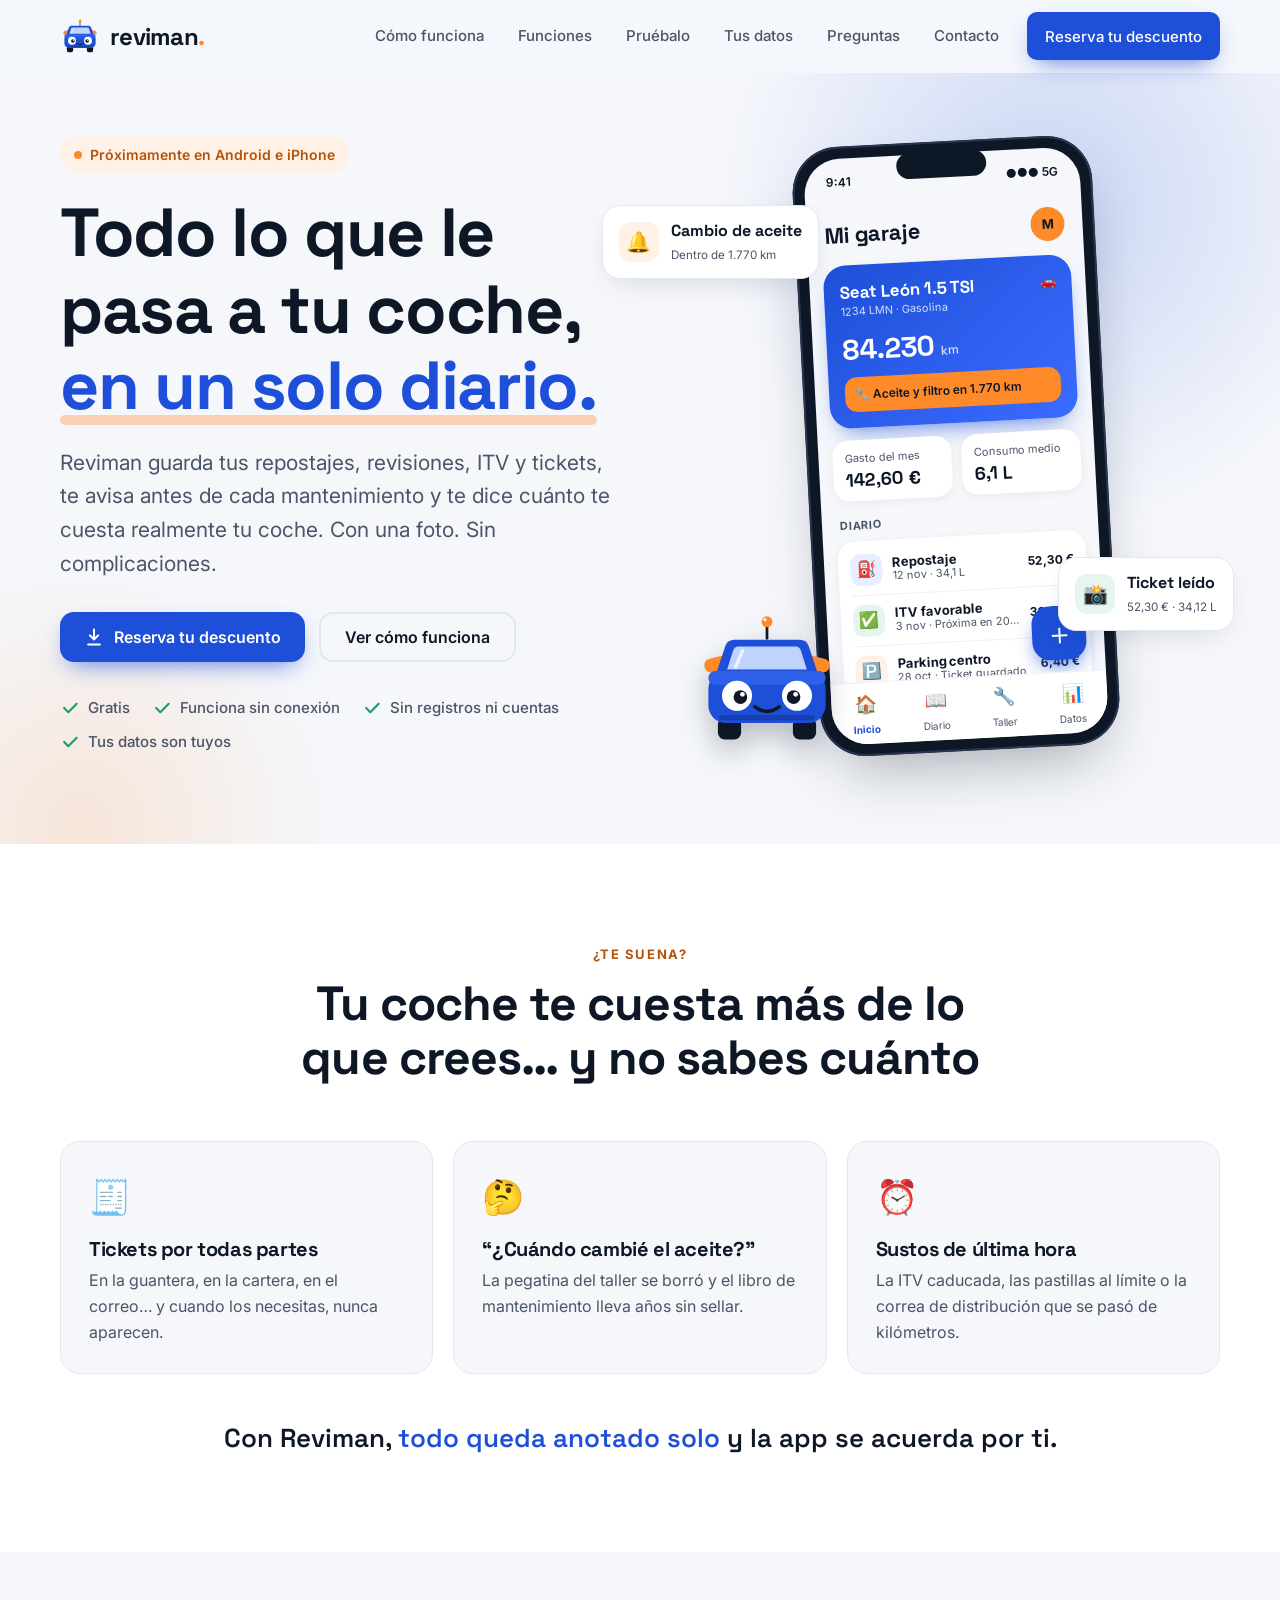
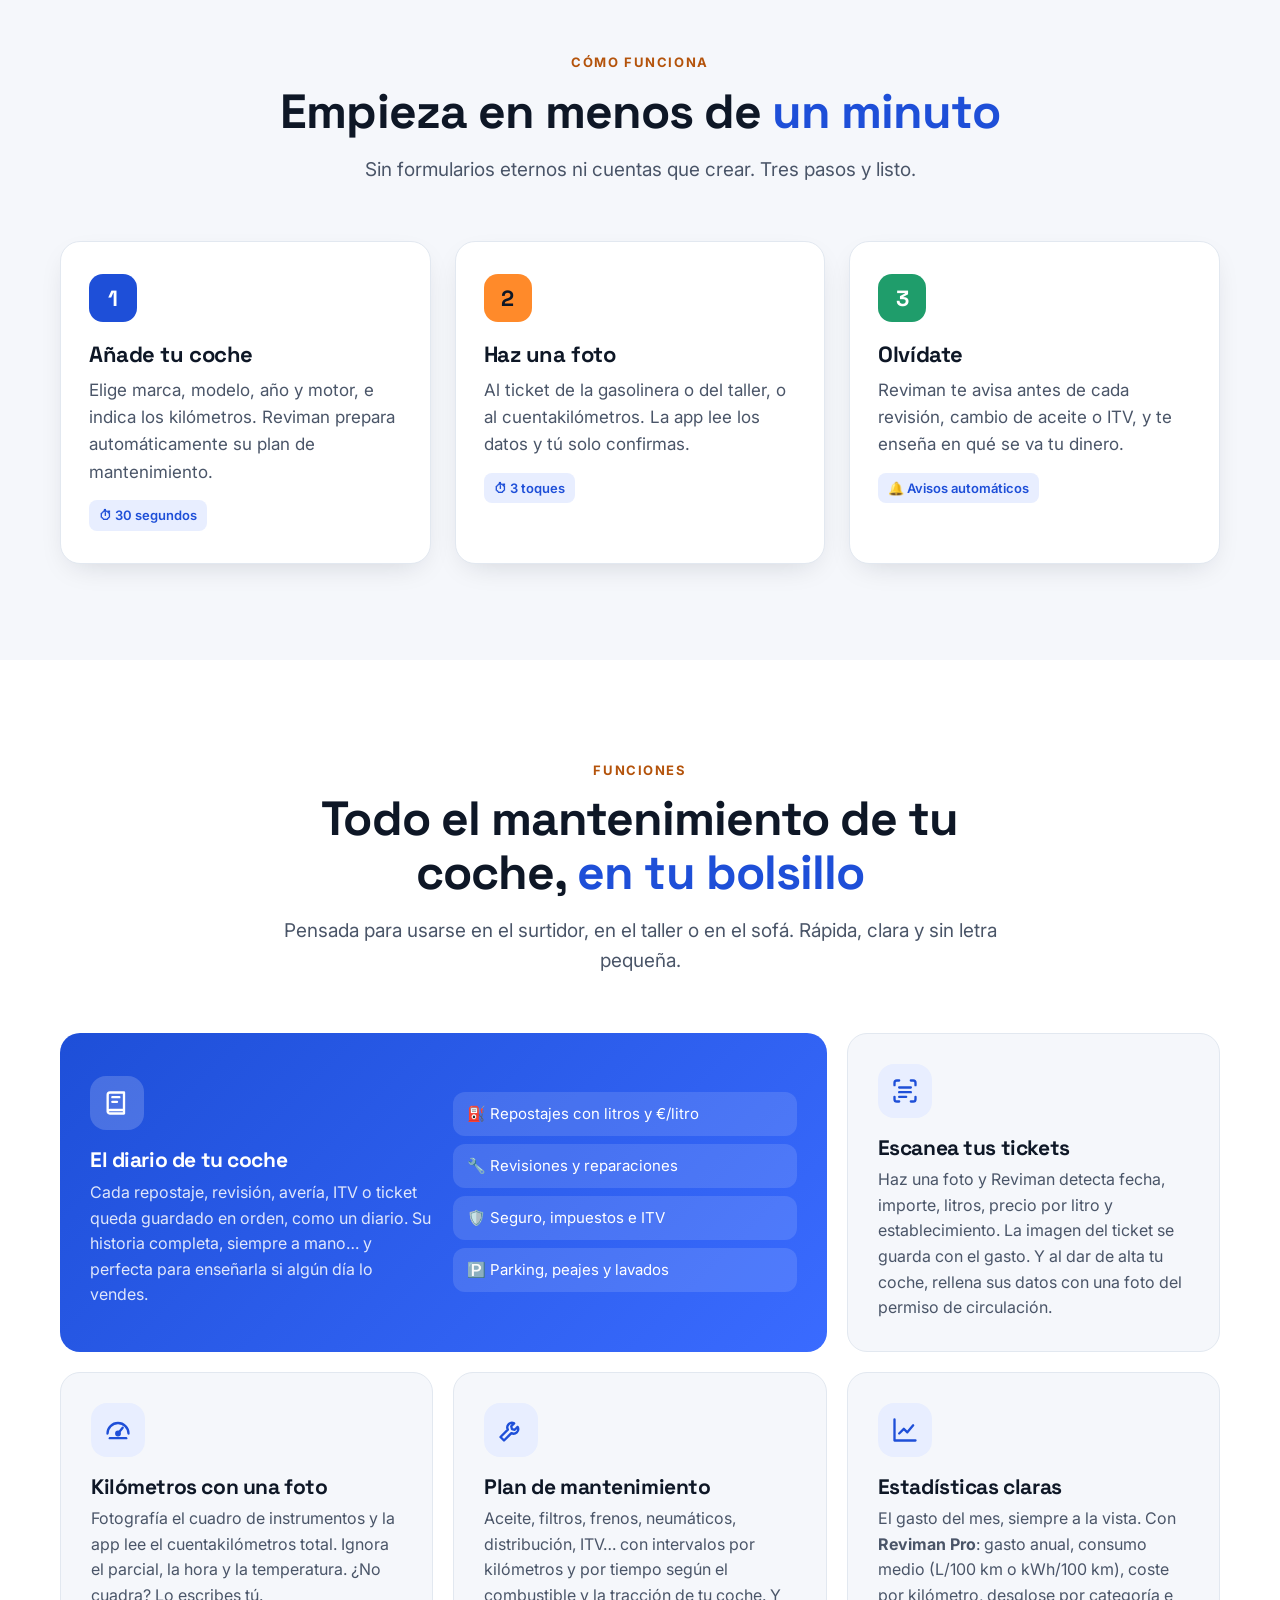
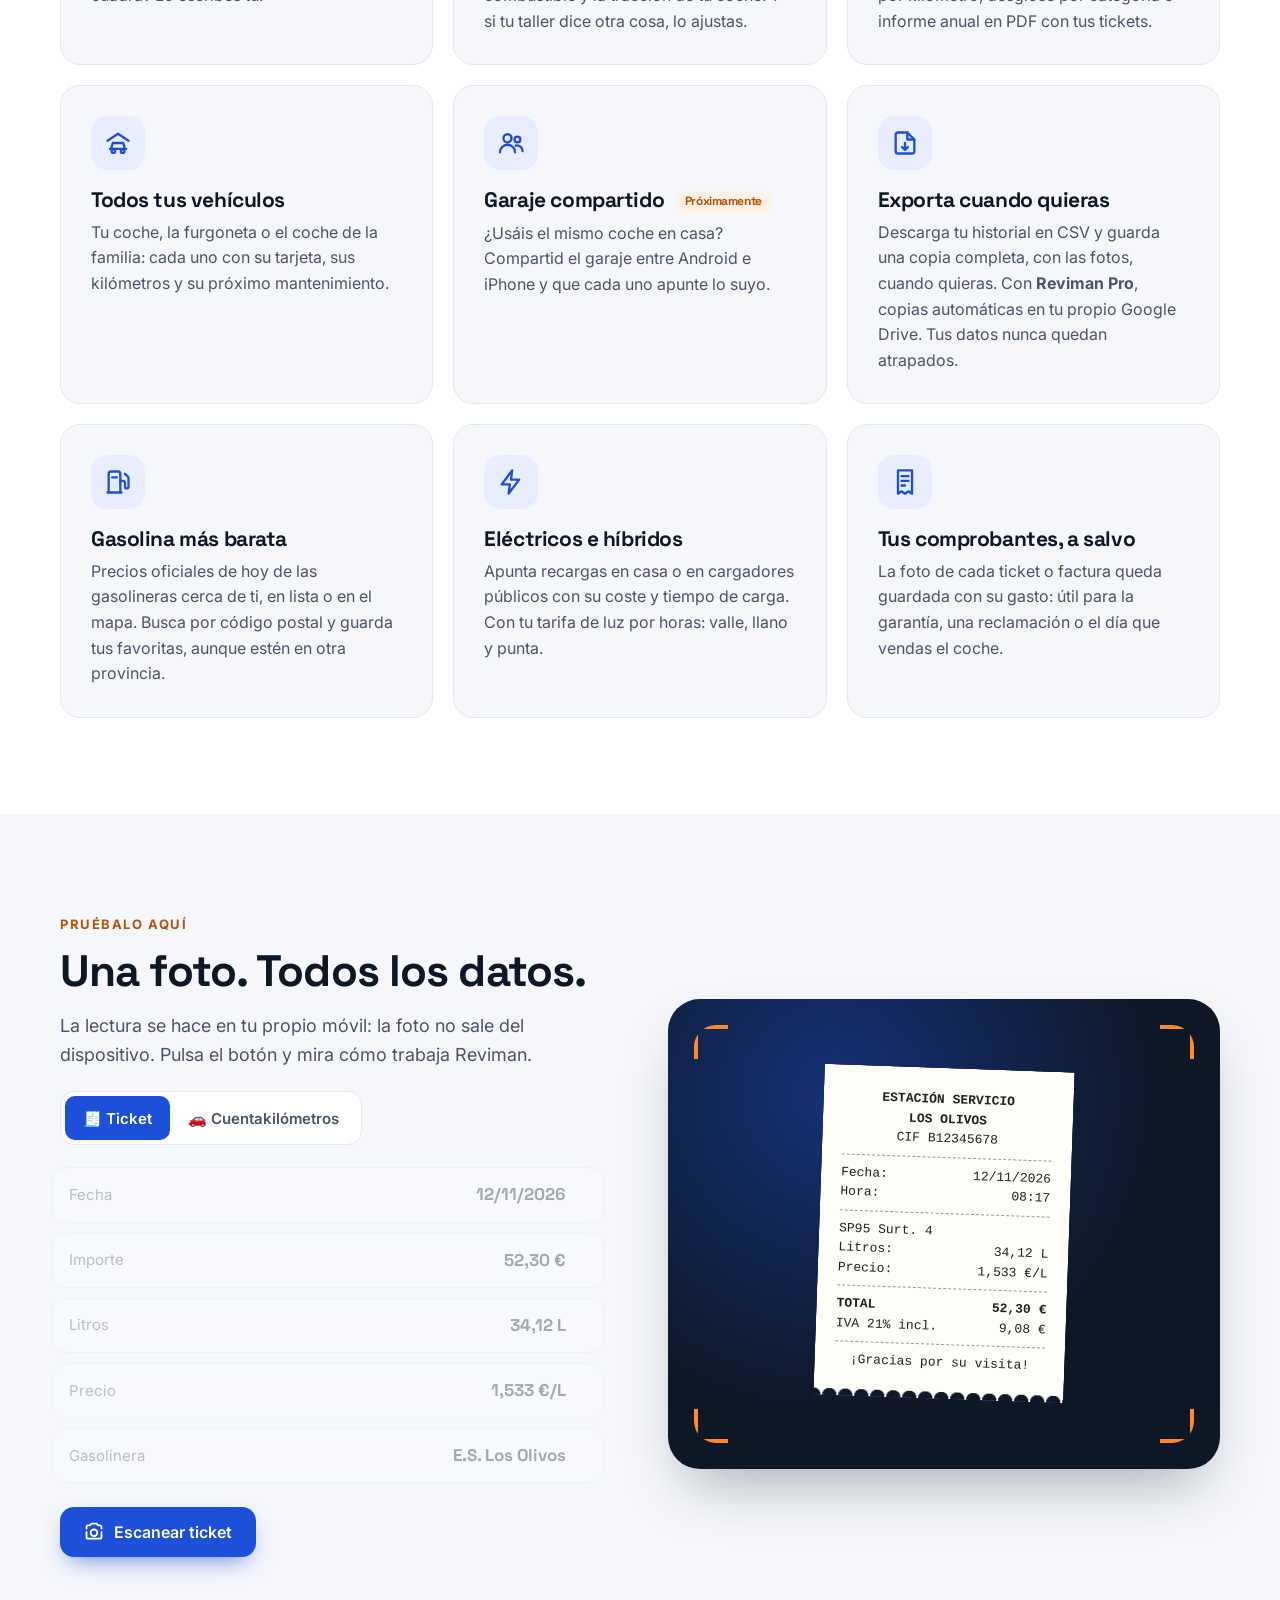
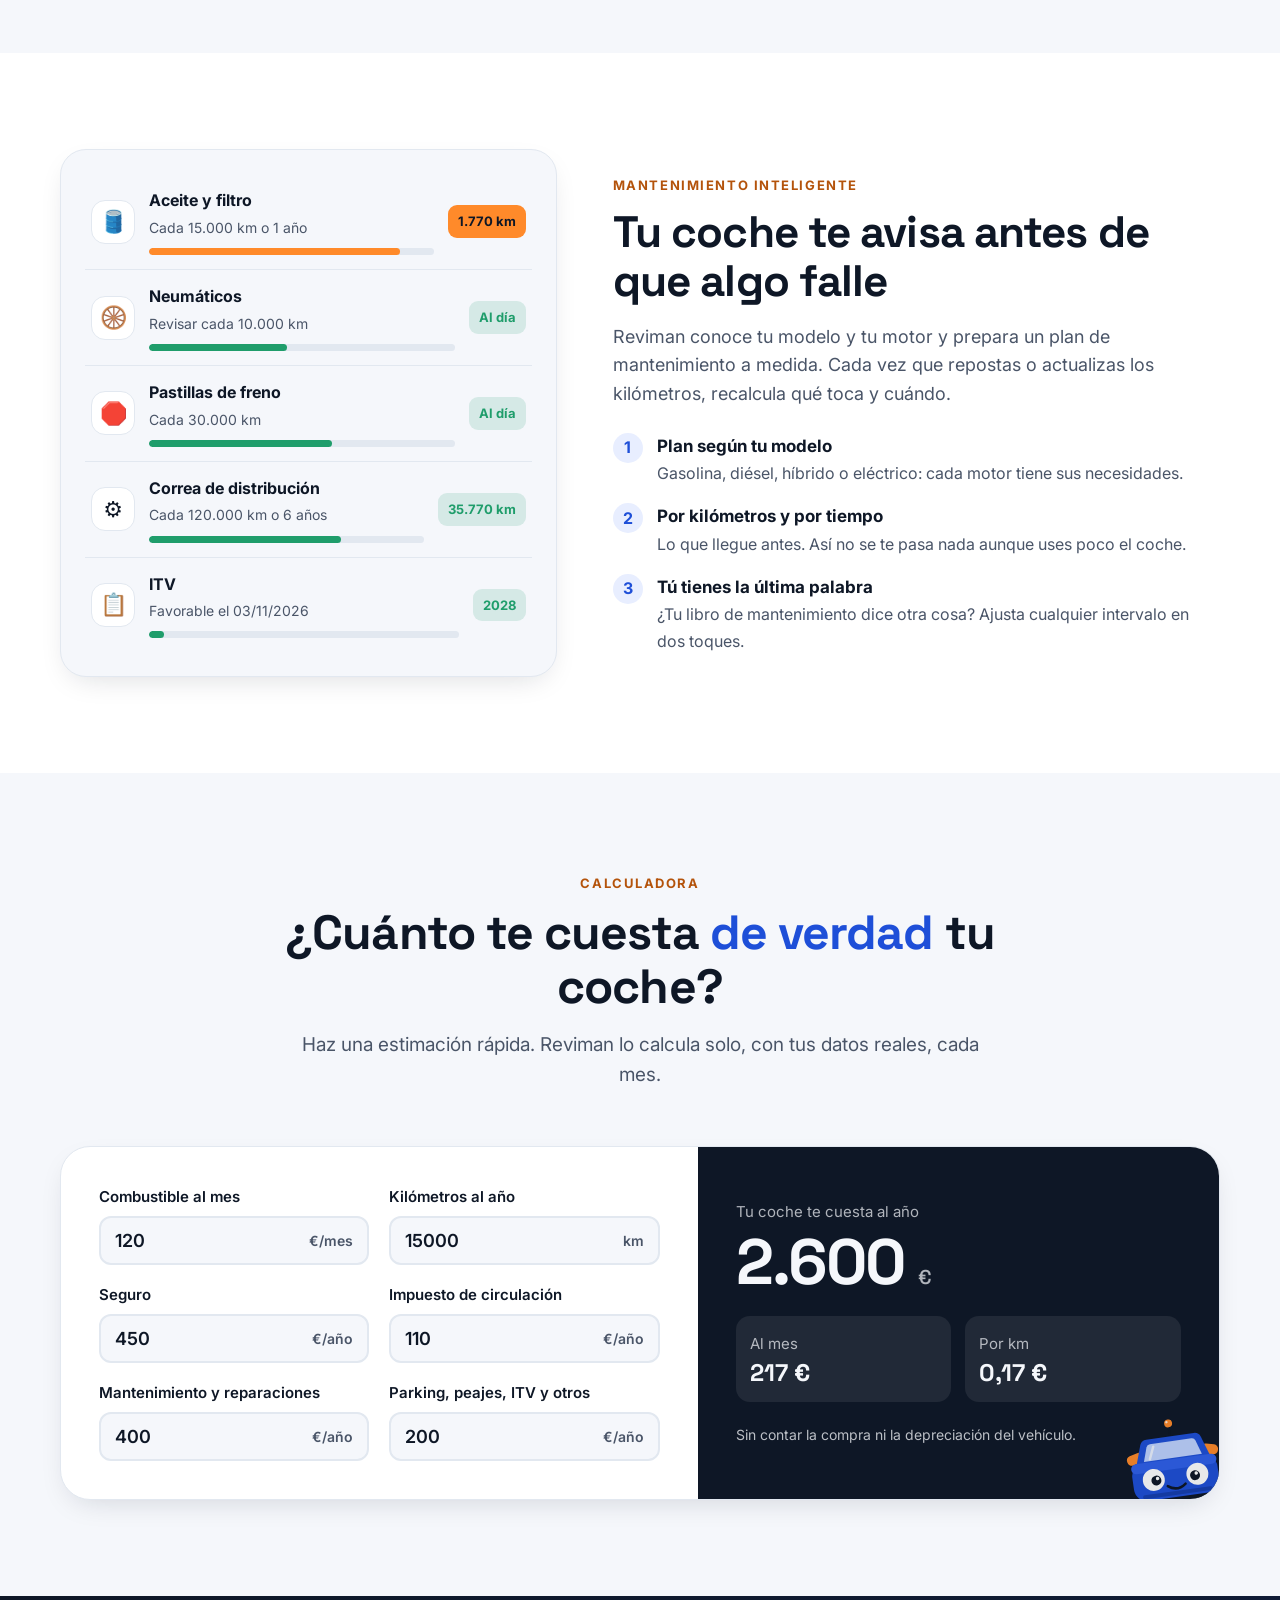
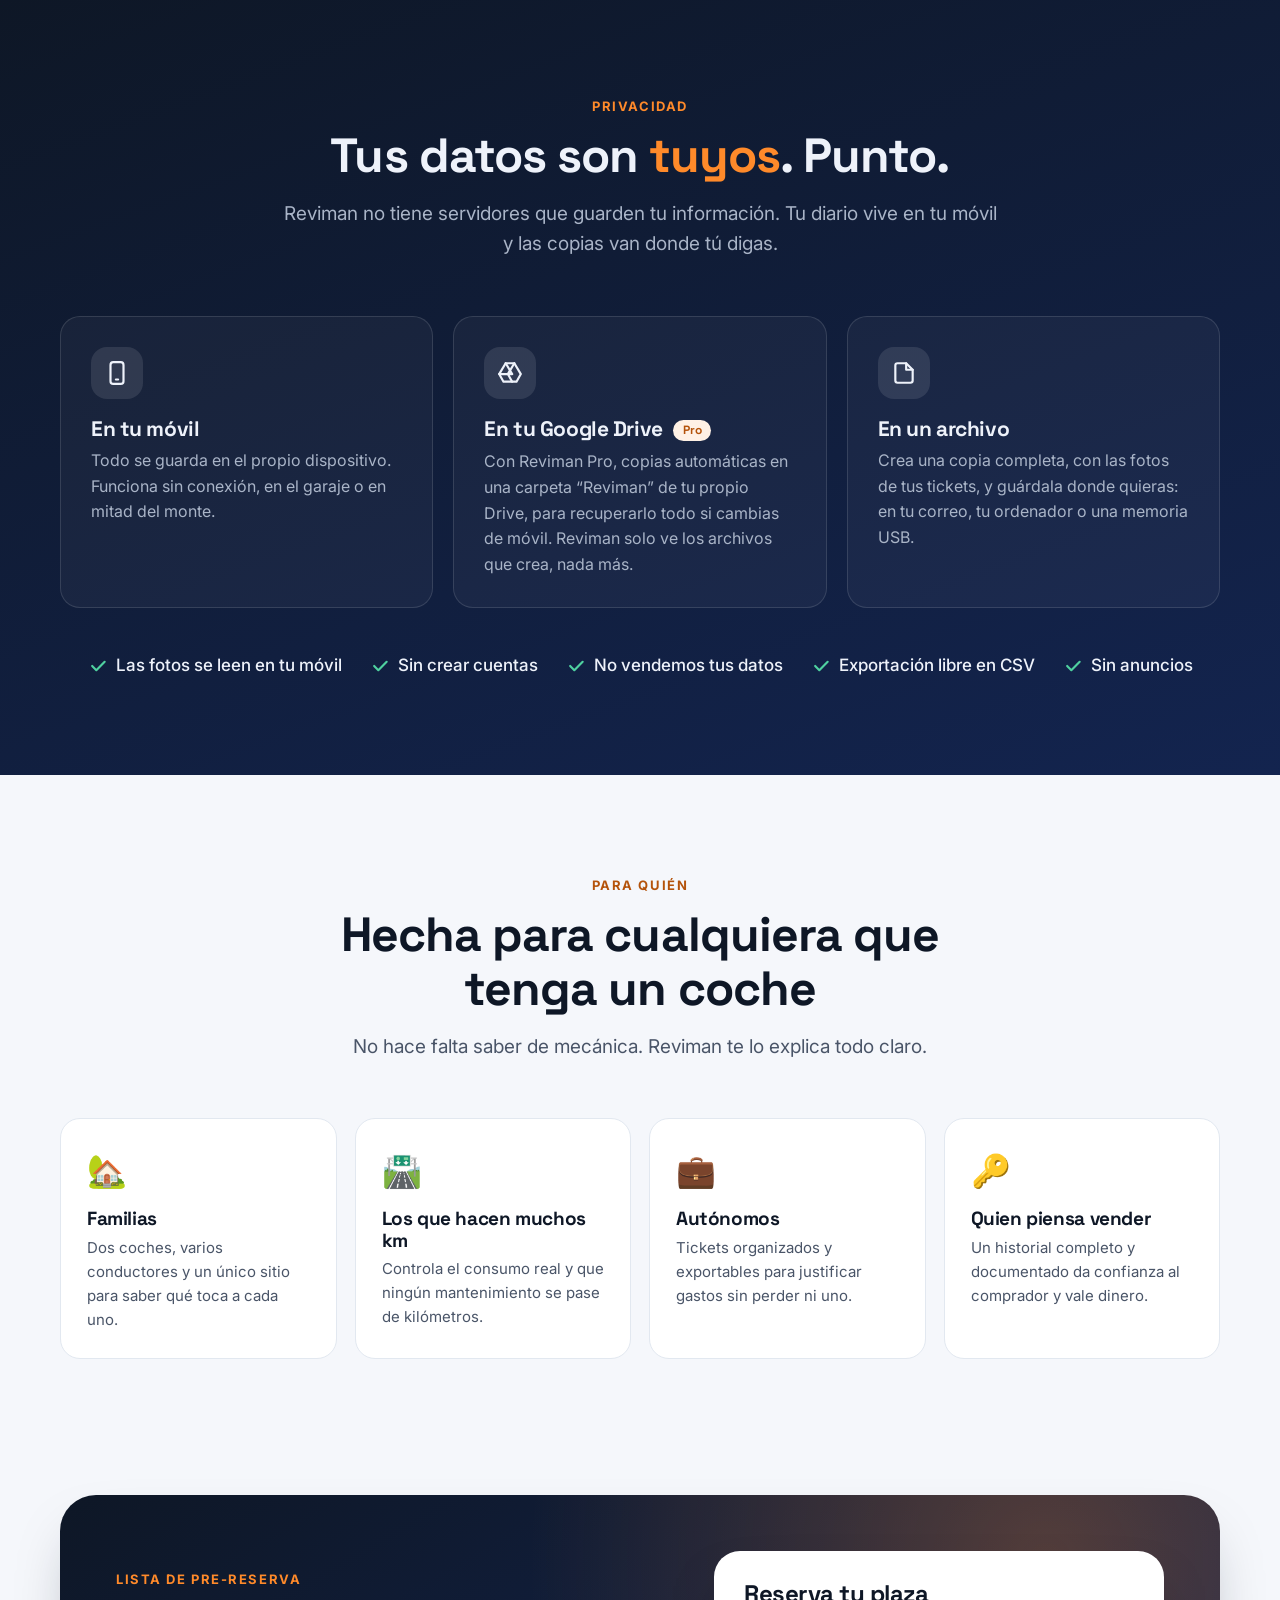
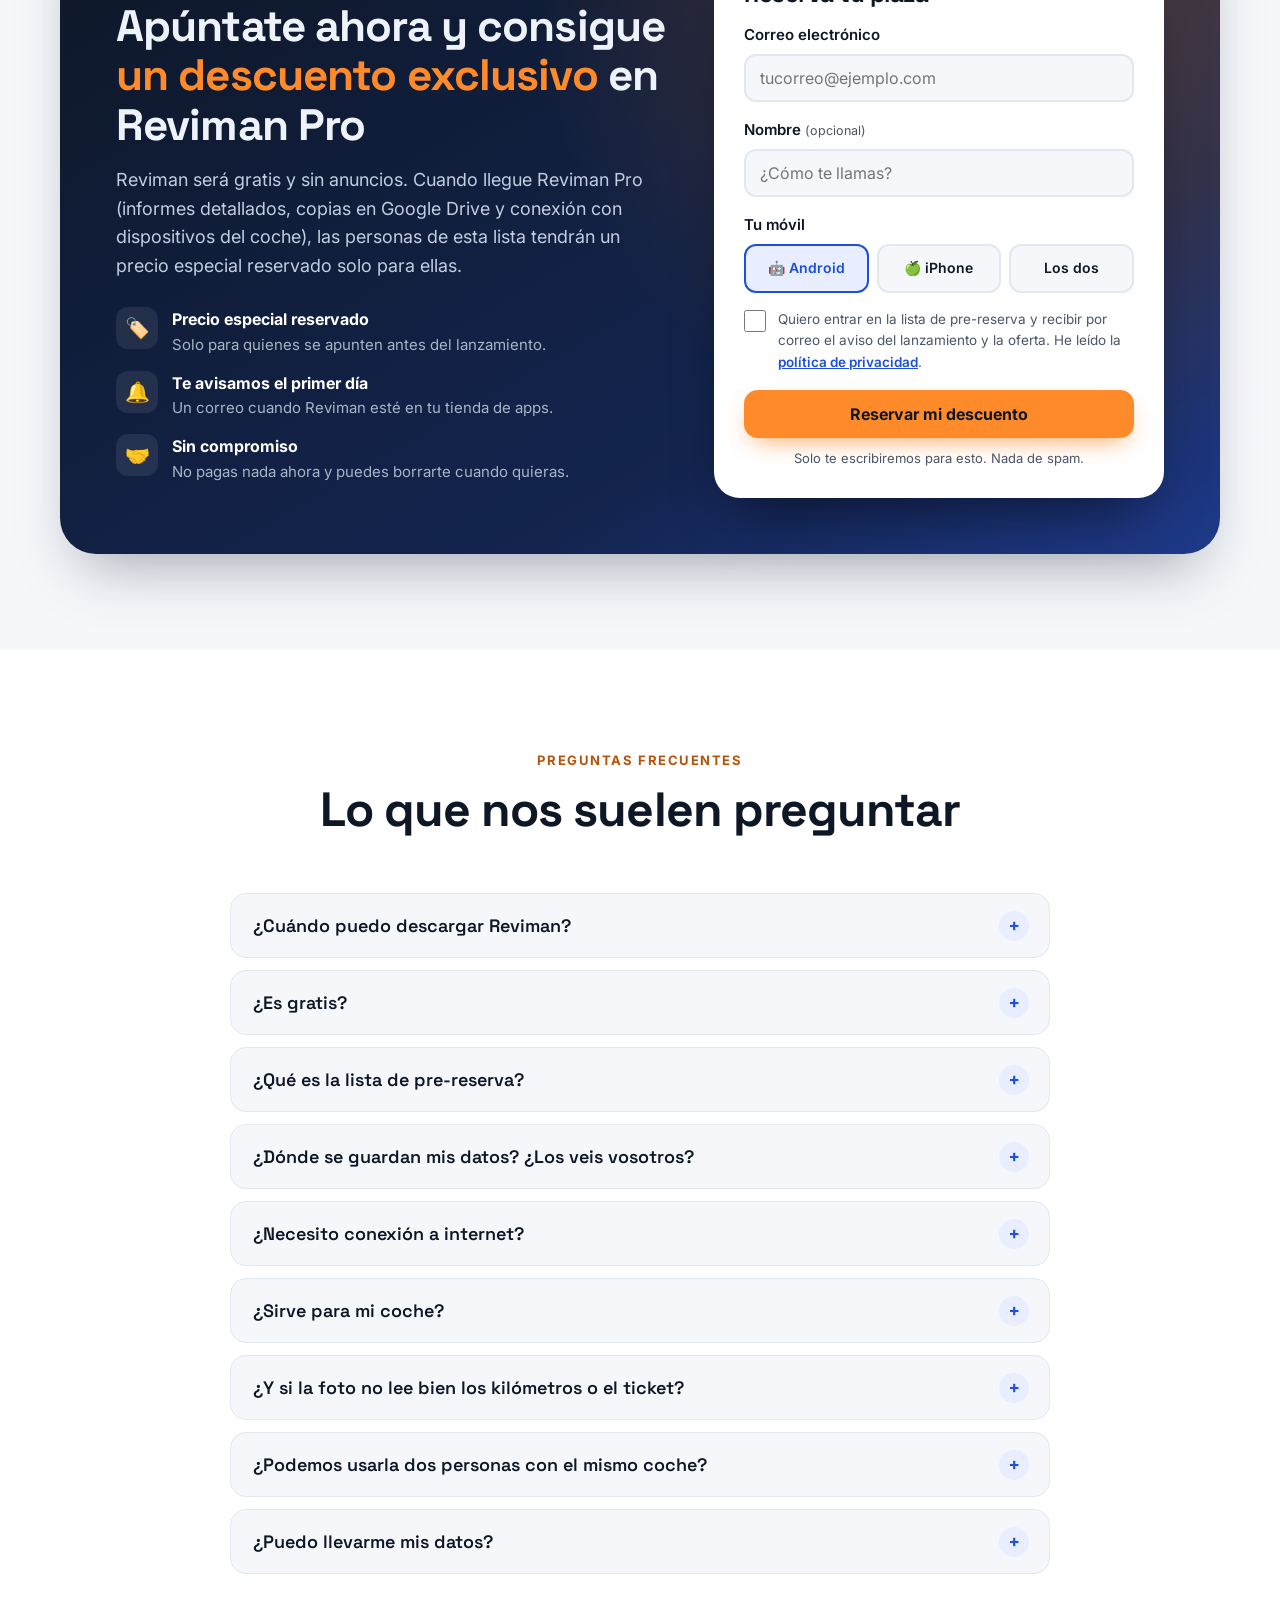
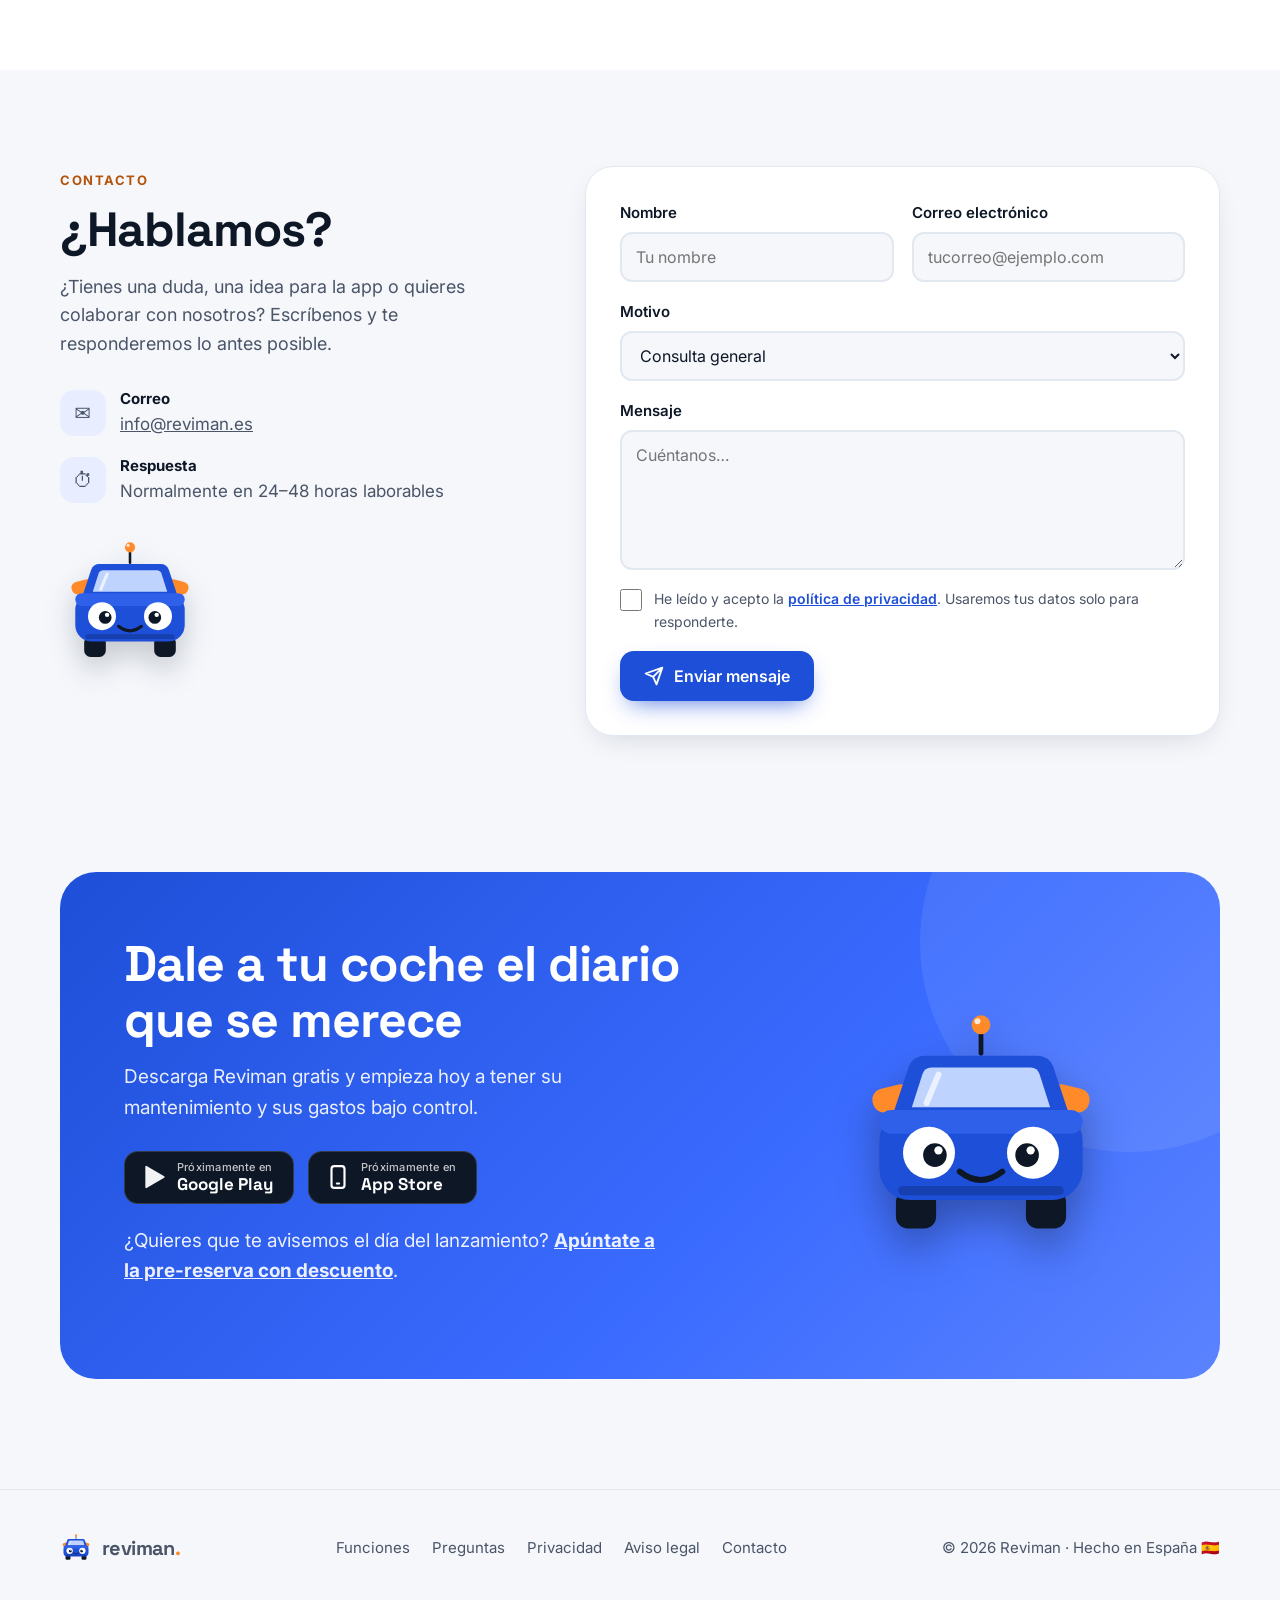
==== commit 20d754cf: "Google Drive pasa a ser una función de Reviman Pro La copia de seguridad en un archivo sigue siendo " ====
--- a/index.html
+++ b/index.html
@@ -230,7 +230,7 @@
       <article class="funcion aparecer">
         <div class="icono"><svg viewBox="0 0 24 24" fill="none" stroke="currentColor" stroke-width="2" stroke-linecap="round" stroke-linejoin="round"><path d="M14 3H6a2 2 0 0 0-2 2v14a2 2 0 0 0 2 2h12a2 2 0 0 0 2-2V9z"/><path d="M14 3v6h6M12 18v-6m0 6-2.5-2.5M12 18l2.5-2.5"/></svg></div>
         <h3>Exporta cuando quieras</h3>
-        <p>Descarga tu historial en CSV y guarda una copia completa, con las fotos, cuando quieras. Con <b>Reviman Pro</b>, copia automática en tu propio Google Drive. Tus datos nunca quedan atrapados.</p>
+        <p>Descarga tu historial en CSV y guarda una copia completa, con las fotos, cuando quieras. Con <b>Reviman Pro</b>, copias automáticas en tu propio Google Drive. Tus datos nunca quedan atrapados.</p>
       </article>
       <article class="funcion aparecer">
         <div class="icono"><svg viewBox="0 0 24 24" fill="none" stroke="currentColor" stroke-width="2" stroke-linecap="round" stroke-linejoin="round"><path d="M4 21V5a2 2 0 0 1 2-2h6a2 2 0 0 1 2 2v16"/><path d="M3 21h12M7 8h4"/><path d="M14 11h2a2 2 0 0 1 2 2v3a1.5 1.5 0 0 0 3 0V8l-3-3"/></svg></div>
@@ -371,8 +371,8 @@
       </article>
       <article class="opcion aparecer">
         <div class="icono"><svg viewBox="0 0 24 24" fill="none" stroke="currentColor" stroke-width="2" stroke-linecap="round" stroke-linejoin="round"><path d="M8 3h8l6 10-4 7H6l-4-7z"/><path d="M8 3l6 10H2M16 3l-6 10 4 7"/></svg></div>
-        <h3>En tu Google Drive</h3>
-        <p>Copias de seguridad en una carpeta “Reviman” de tu propio Drive. Reviman solo ve los archivos que crea, nada más.</p>
+        <h3>En tu Google Drive <span class="chip">Pro</span></h3>
+        <p>Con Reviman Pro, copias automáticas en una carpeta “Reviman” de tu propio Drive, para recuperarlo todo si cambias de móvil. Reviman solo ve los archivos que crea, nada más.</p>
       </article>
       <article class="opcion aparecer">
         <div class="icono"><svg viewBox="0 0 24 24" fill="none" stroke="currentColor" stroke-width="2" stroke-linecap="round" stroke-linejoin="round"><path d="M14 3H6a2 2 0 0 0-2 2v14a2 2 0 0 0 2 2h12a2 2 0 0 0 2-2V9z"/><path d="M14 3v6h6"/></svg></div>
@@ -414,7 +414,7 @@
       <div class="pre-textos">
         <span class="antetitulo">Lista de pre-reserva</span>
         <h2>Apúntate ahora y consigue <span class="resalte" id="textoDescuento">un descuento exclusivo</span> en Reviman Pro</h2>
-        <p>Reviman será gratis y sin anuncios. Cuando llegue Reviman Pro (informes detallados, copia automática en Google Drive y conexión con dispositivos del coche), las personas de esta lista tendrán un precio especial reservado solo para ellas.</p>
+        <p>Reviman será gratis y sin anuncios. Cuando llegue Reviman Pro (informes detallados, copias en Google Drive y conexión con dispositivos del coche), las personas de esta lista tendrán un precio especial reservado solo para ellas.</p>
         <ul class="pre-ventajas">
           <li><span>🏷️</span><div><b>Precio especial reservado</b>Solo para quienes se apunten antes del lanzamiento.</div></li>
           <li><span>🔔</span><div><b>Te avisamos el primer día</b>Un correo cuando Reviman esté en tu tienda de apps.</div></li>
@@ -465,7 +465,7 @@
       </details>
       <details>
         <summary>¿Es gratis?</summary>
-        <p>Sí, y sin anuncios. La versión gratis incluye el diario, el escaneo de tickets, los kilómetros por foto, el plan de mantenimiento con avisos, los precios de las gasolineras, las recargas y las copias de seguridad. Más adelante llegará <b>Reviman Pro</b>, opcional, con informes detallados e informe anual en PDF, copia automática en Google Drive y conexión con dispositivos como lectores OBD.</p>
+        <p>Sí, y sin anuncios. La versión gratis incluye el diario, el escaneo de tickets, los kilómetros por foto, el plan de mantenimiento con avisos, los precios de las gasolineras, las recargas y las copias de seguridad en un archivo. Más adelante llegará <b>Reviman Pro</b>, opcional, con informes detallados e informe anual en PDF, copias automáticas en Google Drive y conexión con dispositivos como lectores OBD.</p>
       </details>
       <details>
         <summary>¿Qué es la lista de pre-reserva?</summary>
@@ -473,7 +473,7 @@
       </details>
       <details>
         <summary>¿Dónde se guardan mis datos? ¿Los veis vosotros?</summary>
-        <p>No. Tus datos se guardan en tu móvil y, si quieres, en una copia en tu propio Google Drive o en un archivo tuyo. Reviman no tiene servidores propios con tu información, y la lectura de fotos de tickets y del cuentakilómetros se hace en tu propio dispositivo.</p>
+        <p>No. Tus datos se guardan en tu móvil y, si quieres, en una copia en un archivo tuyo o, con Reviman Pro, en tu propio Google Drive. Reviman no tiene servidores propios con tu información, y la lectura de fotos de tickets y del cuentakilómetros se hace en tu propio dispositivo.</p>
       </details>
       <details>
         <summary>¿Necesito conexión a internet?</summary>
@@ -493,7 +493,7 @@
       </details>
       <details>
         <summary>¿Puedo llevarme mis datos?</summary>
-        <p>Siempre. Exporta tu historial en CSV (para Excel) y crea una copia completa cuando quieras. Con Reviman Pro, además, informe anual en PDF y copia automática en Google Drive.</p>
+        <p>Siempre. Exporta tu historial en CSV (para Excel) y crea una copia completa cuando quieras. Con Reviman Pro, además, informe anual en PDF y copias automáticas en Google Drive.</p>
       </details>
     </div>
   </div>
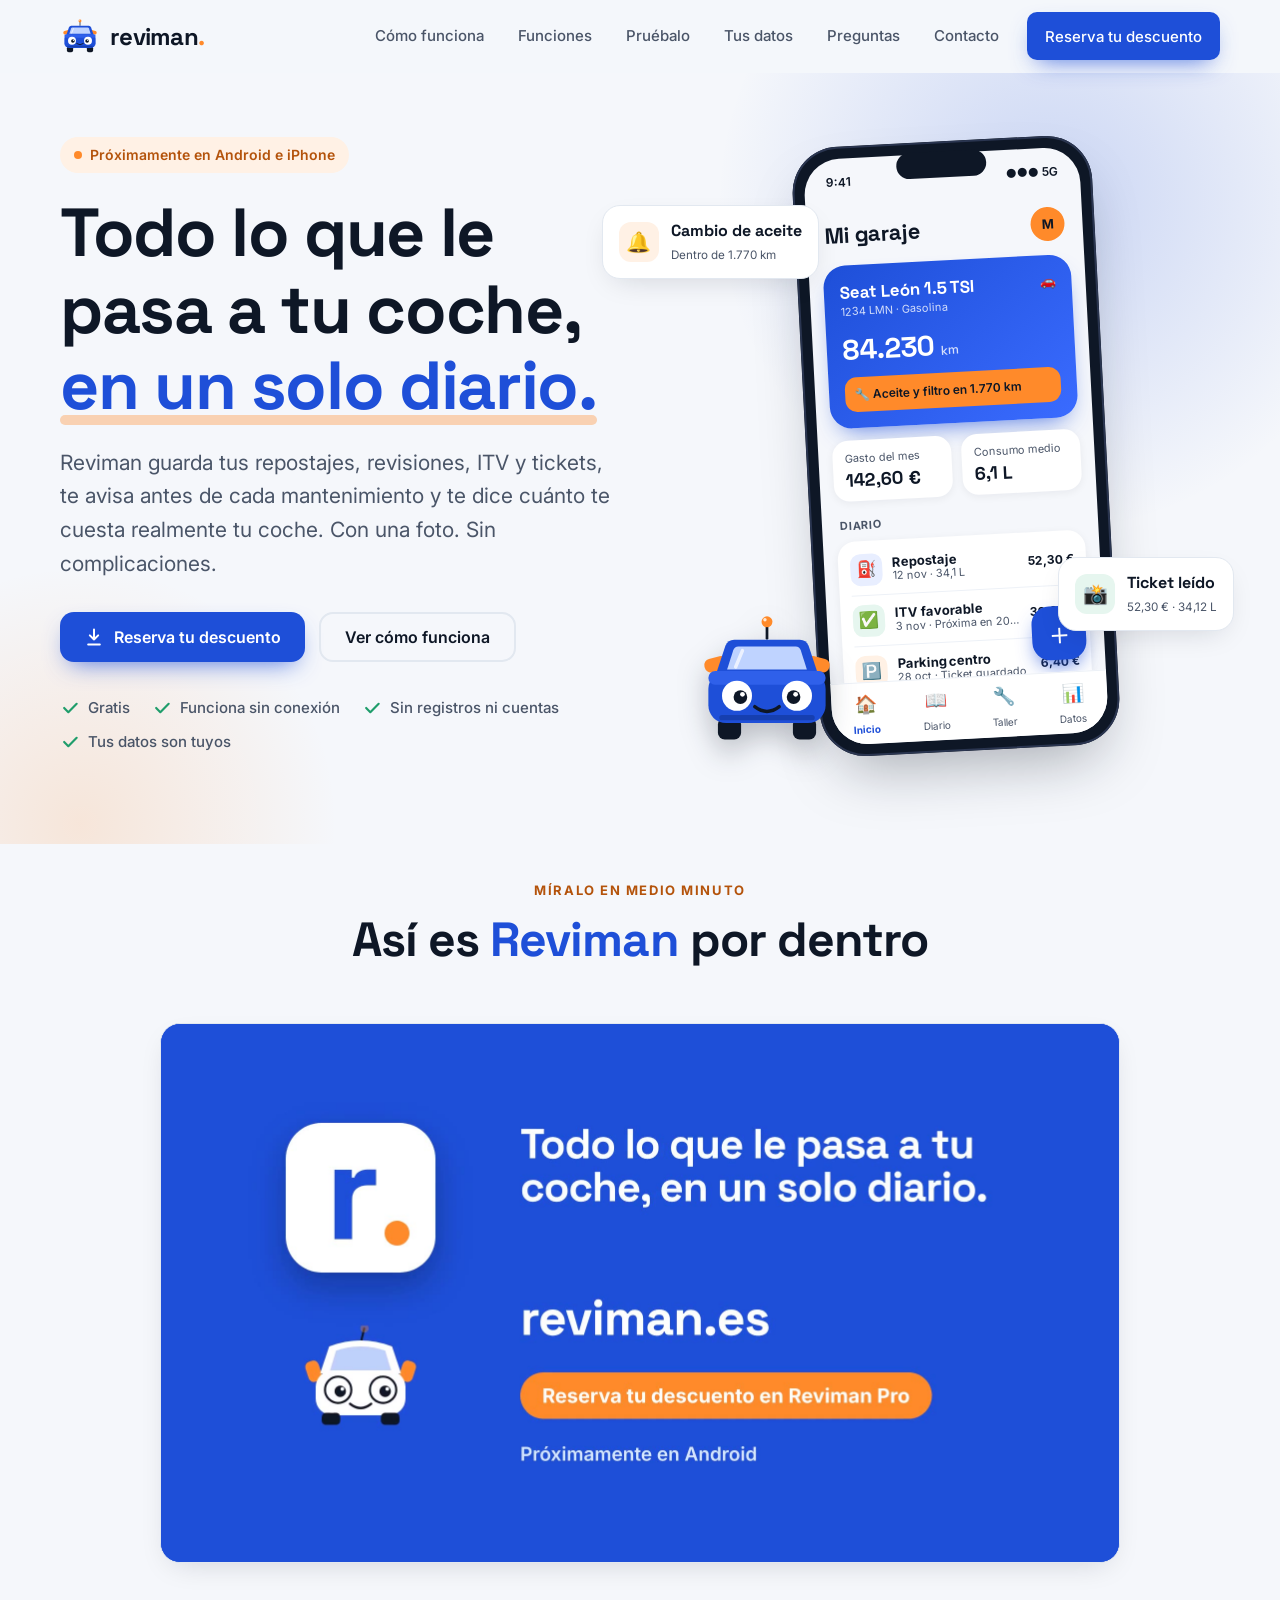
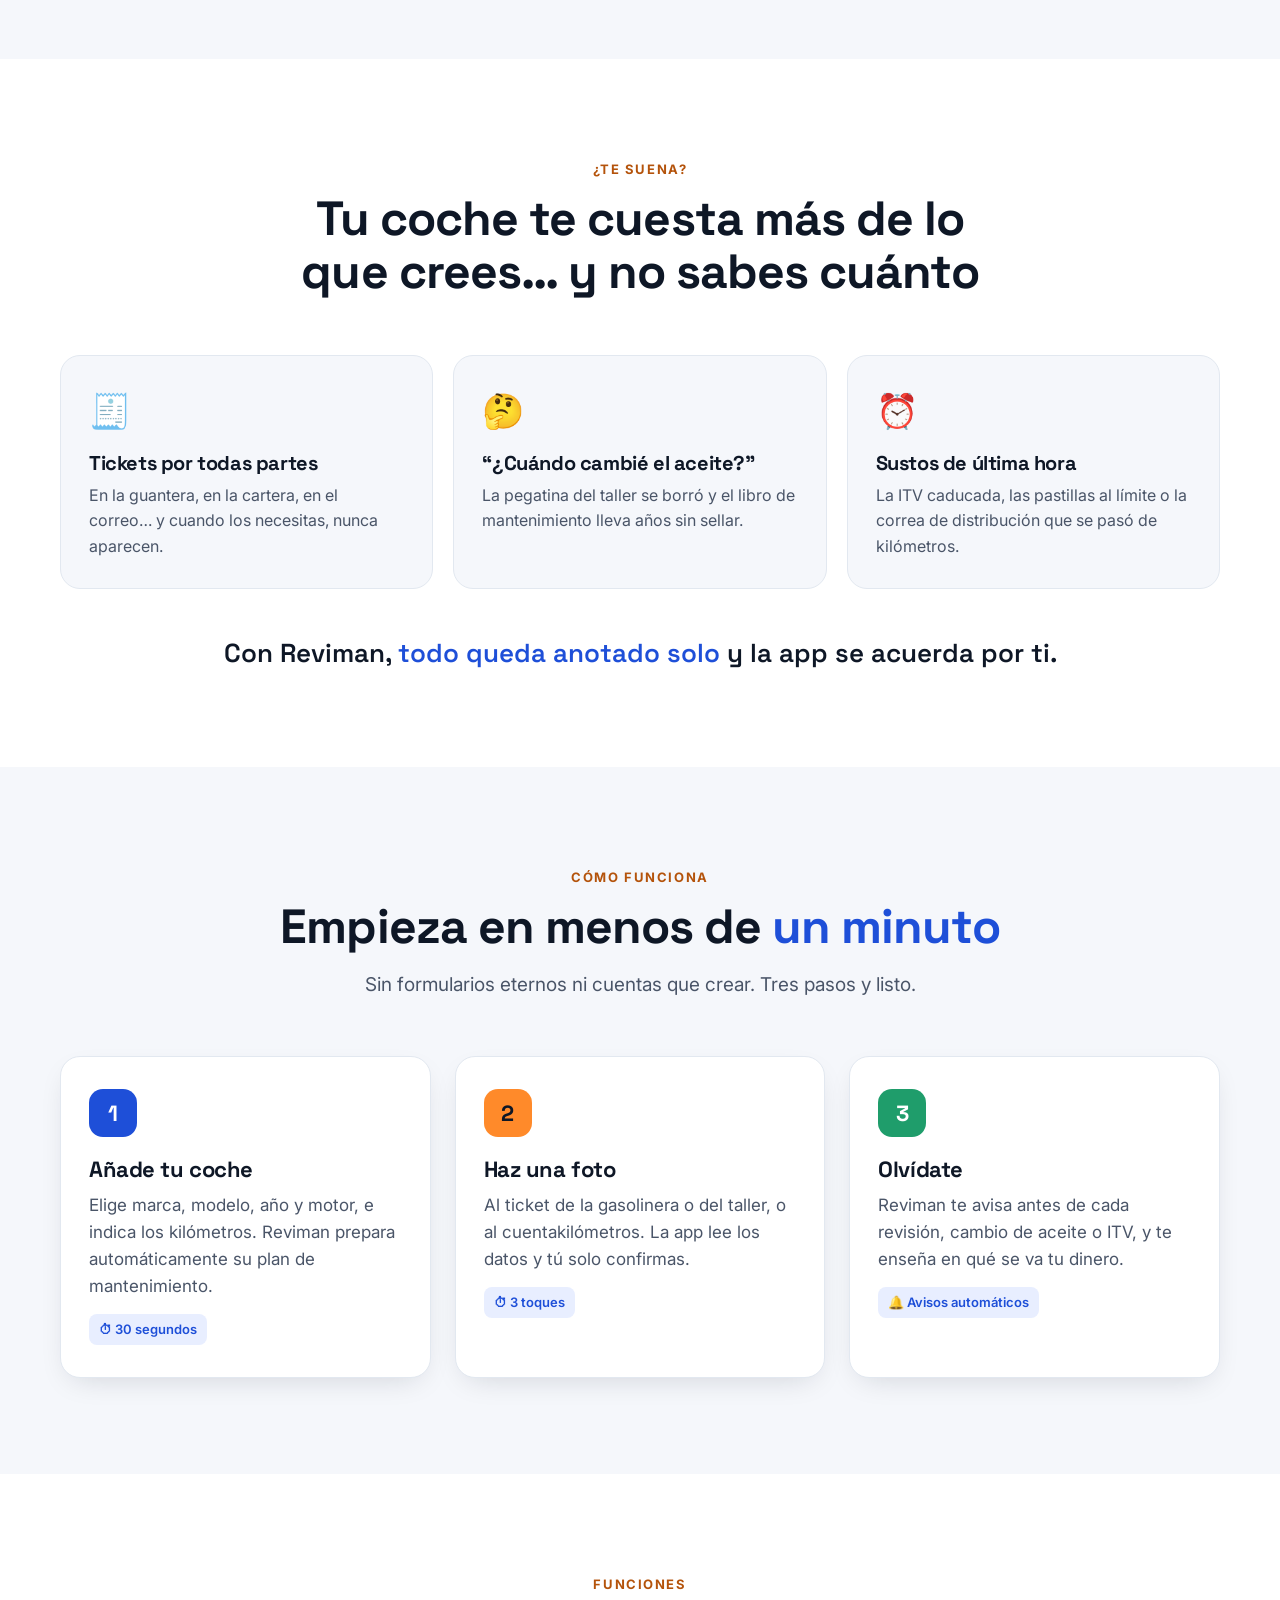
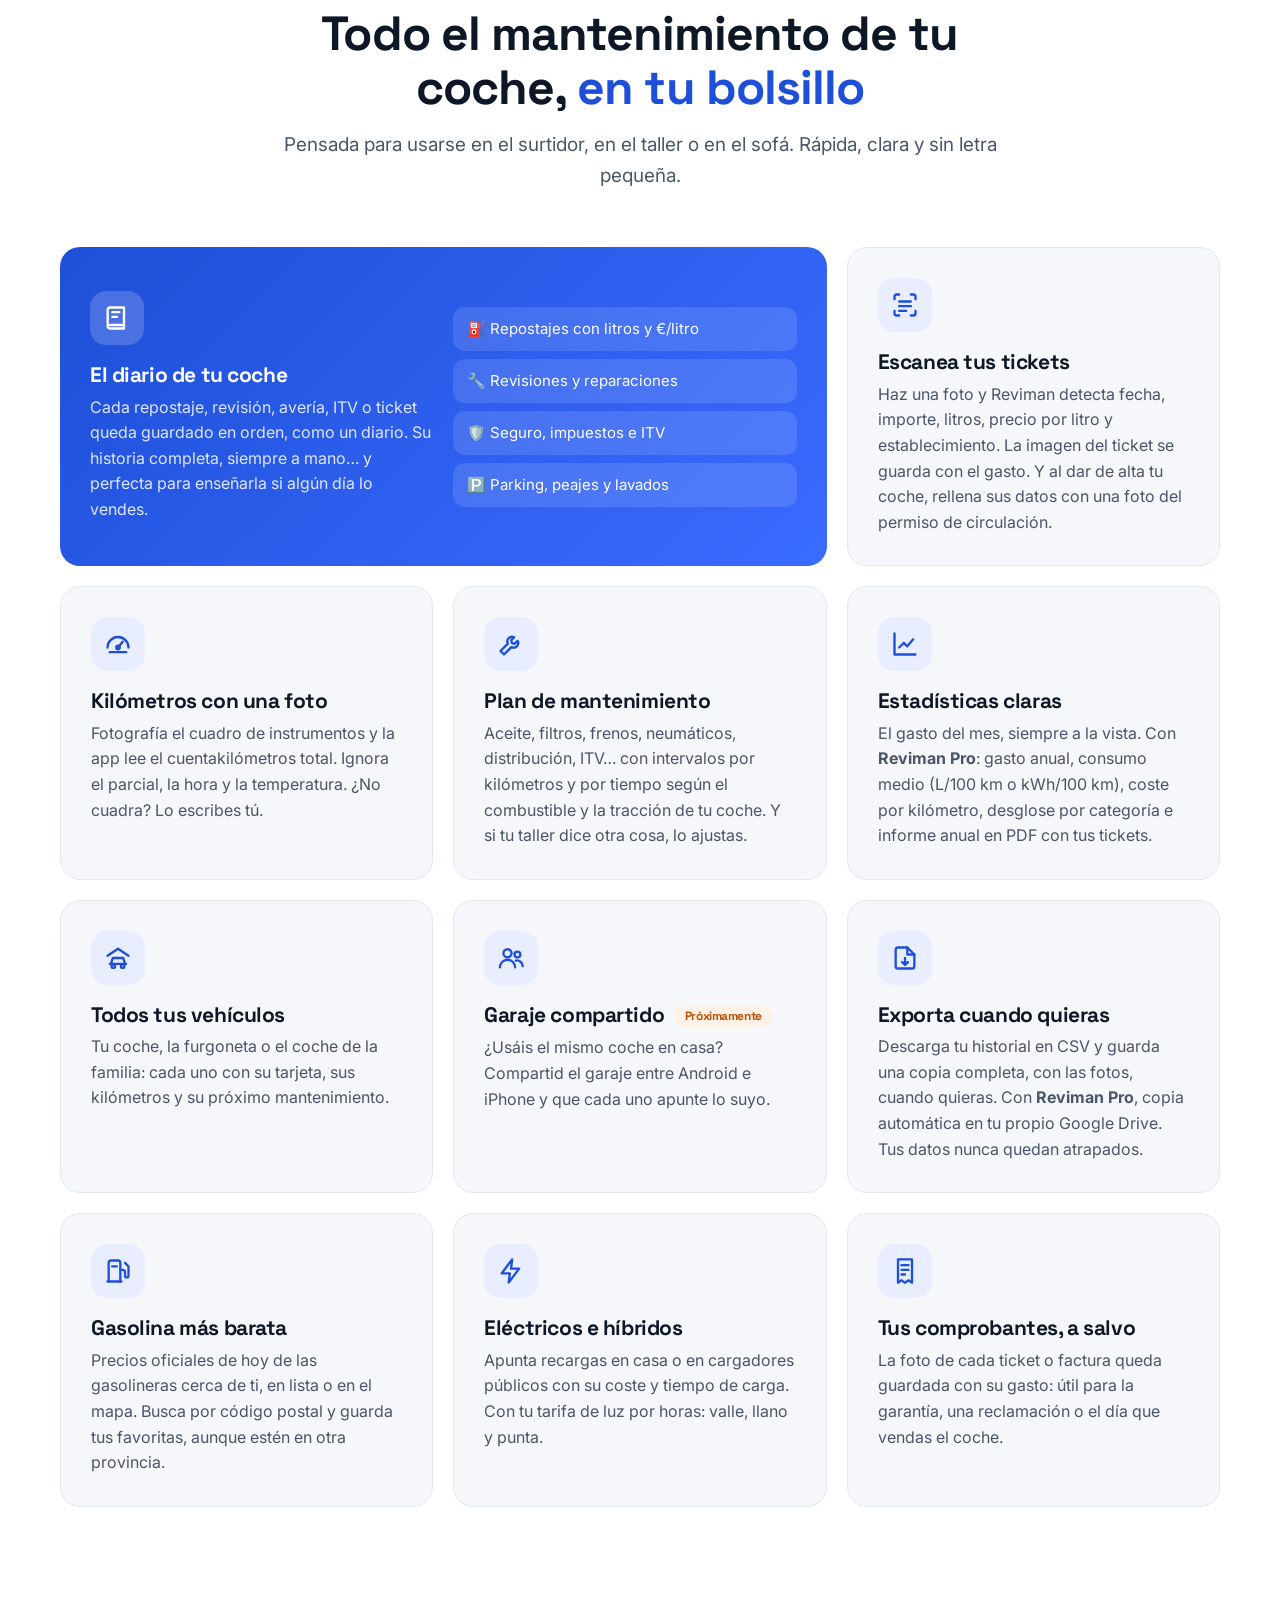
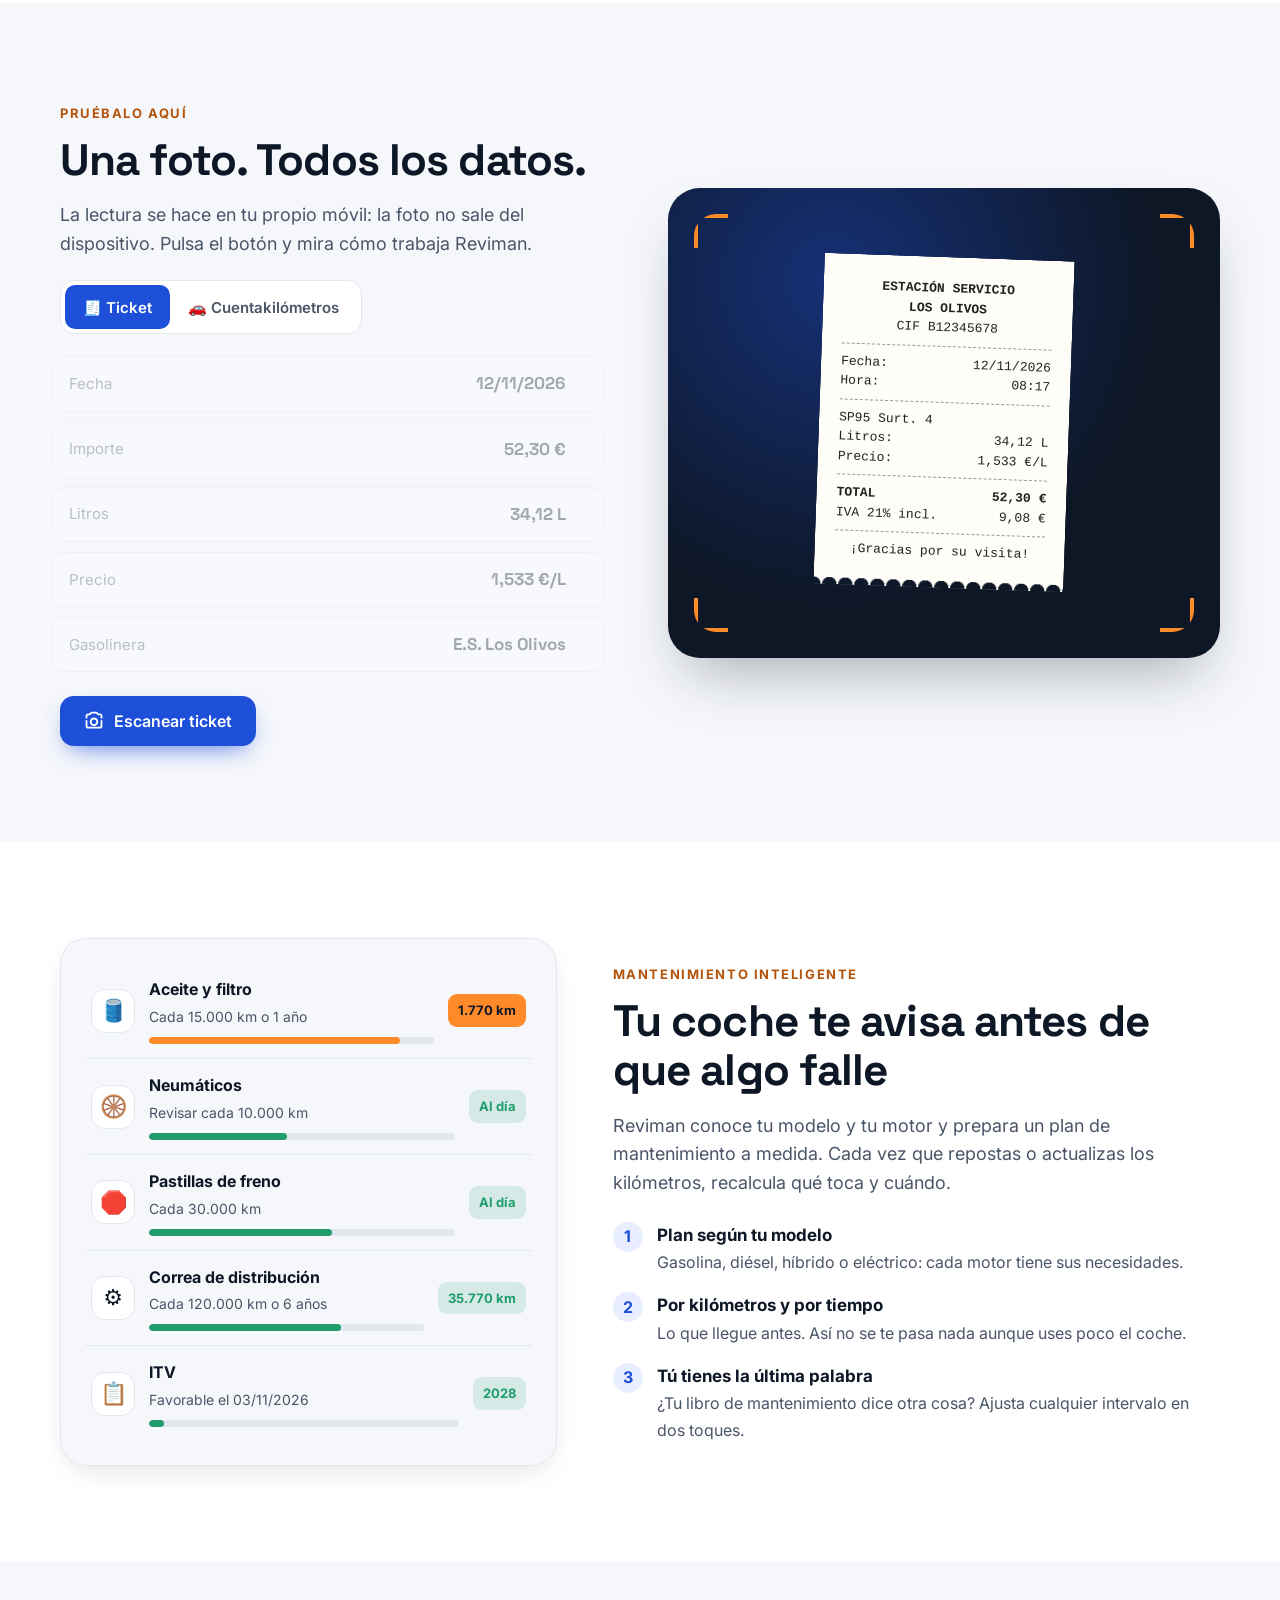
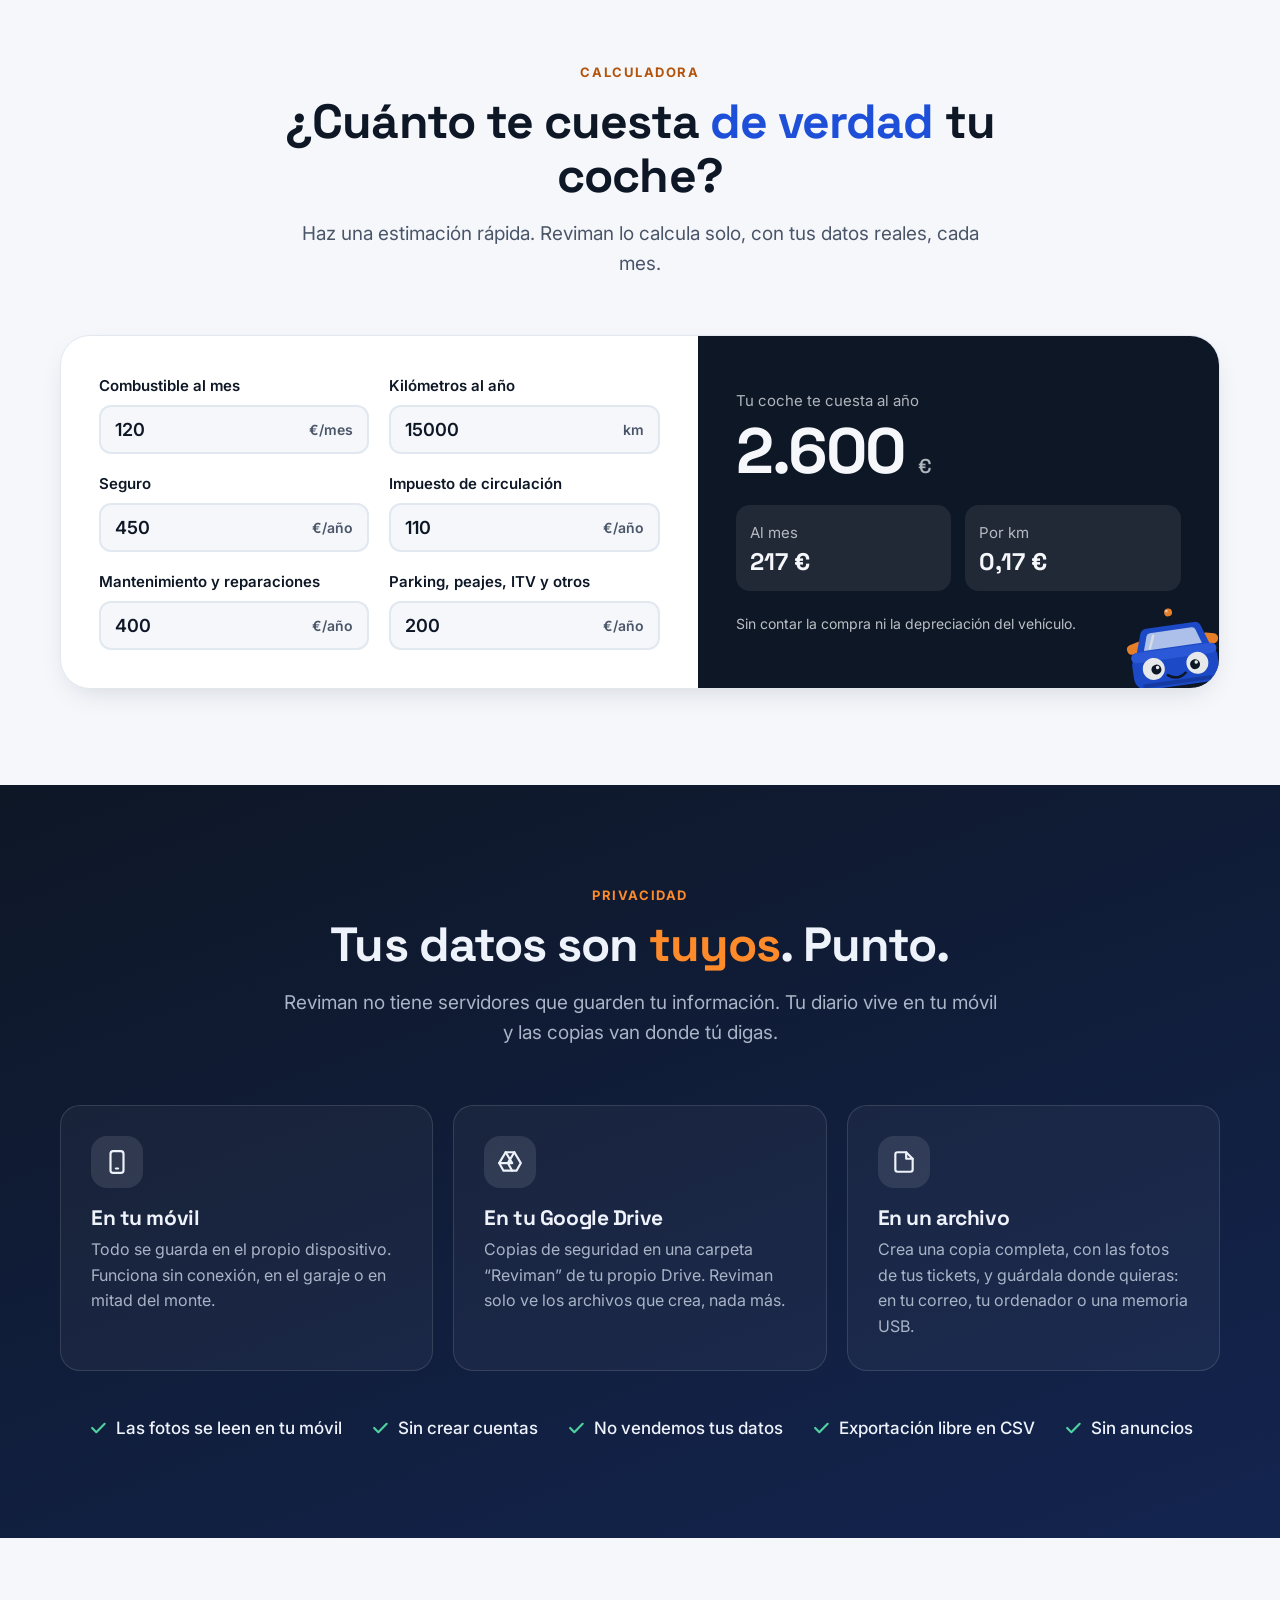
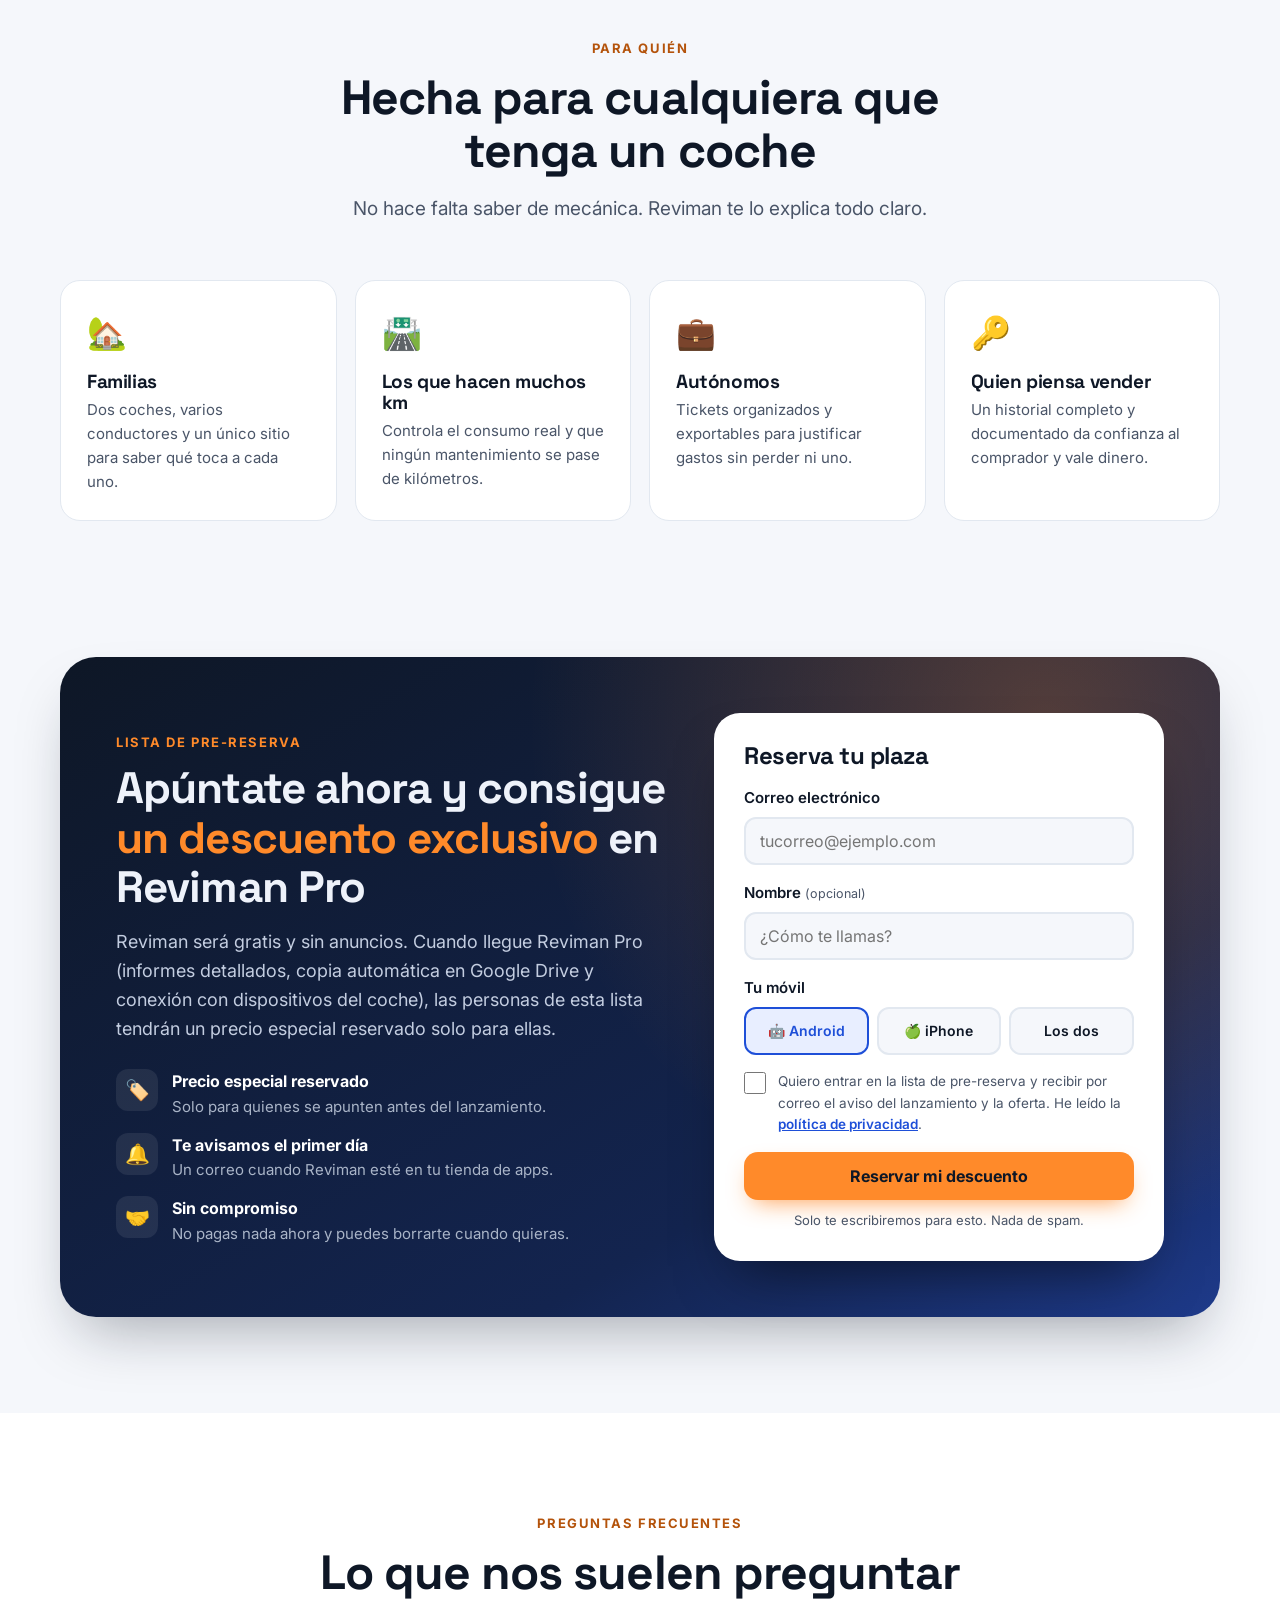
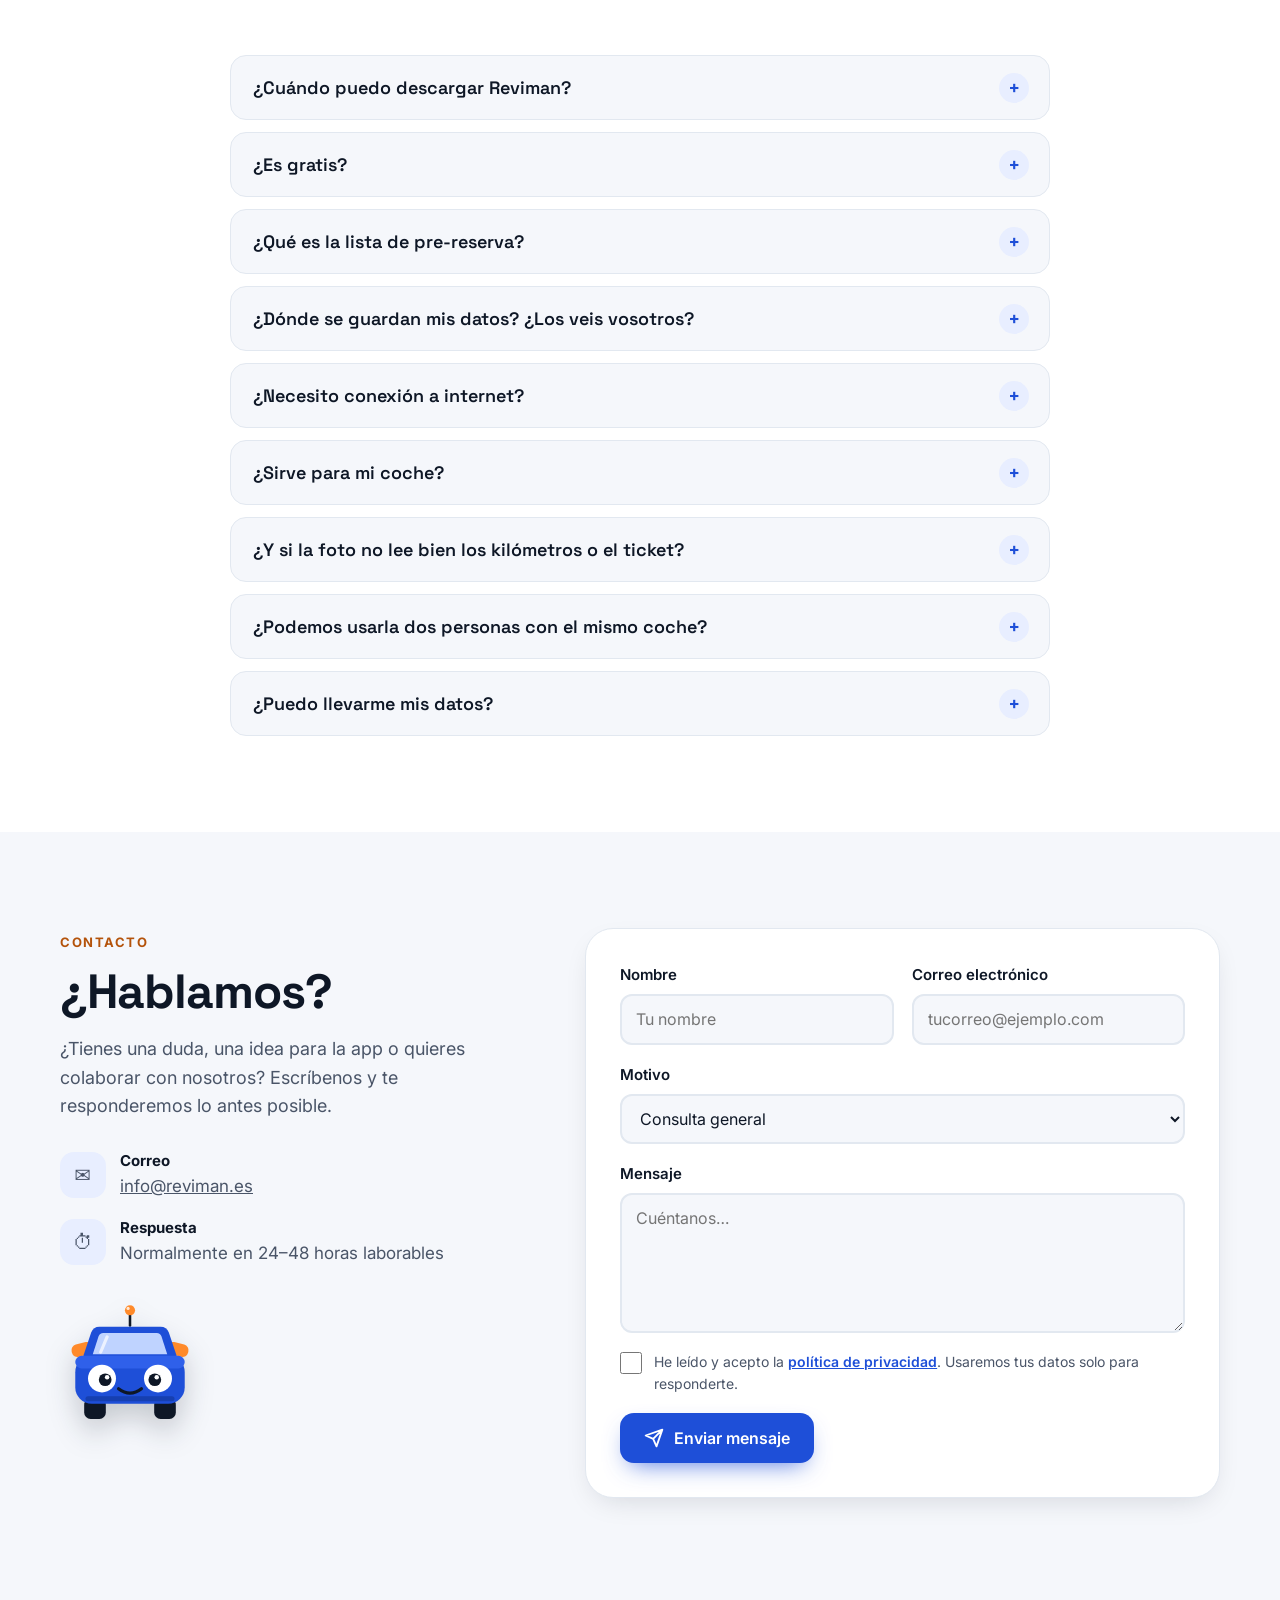
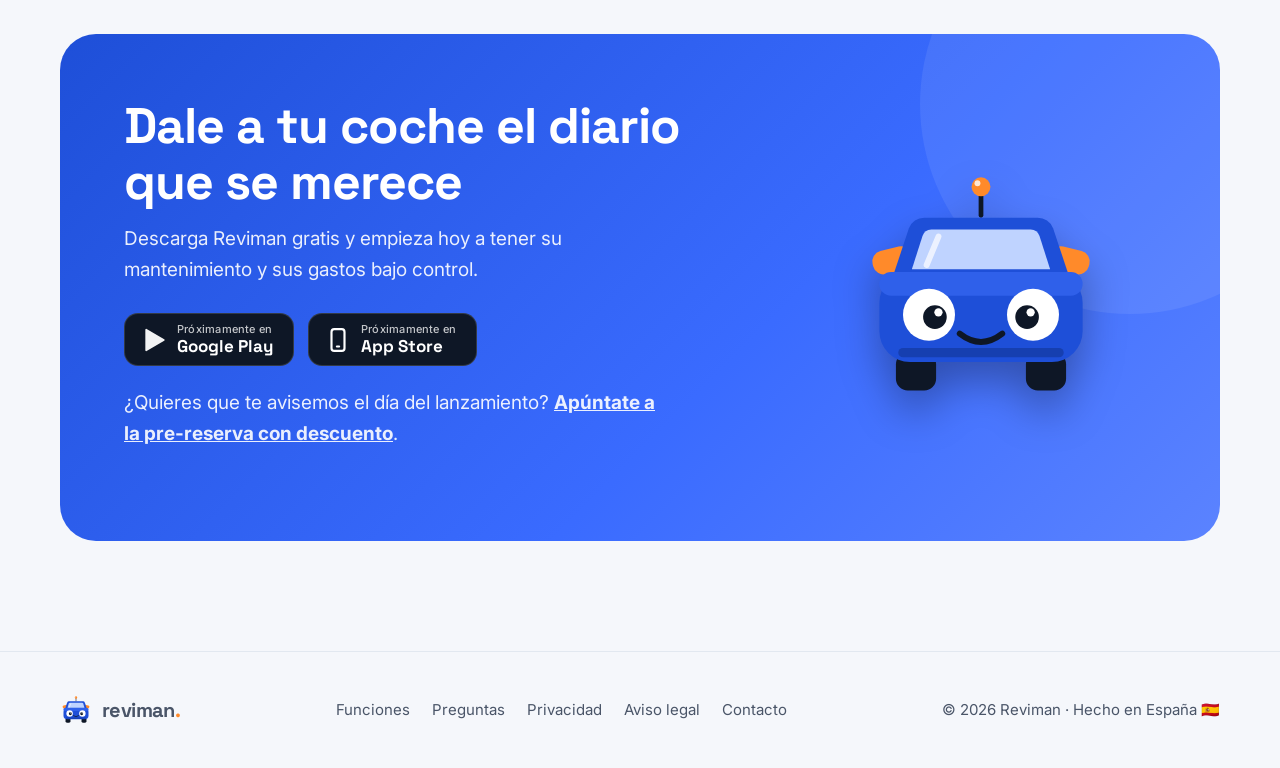
==== commit fa71aa58: "Añadir vídeo promocional a la portada Nueva sección #video tras la portada con el vídeo 16:9 (720p, " ====
--- a/index.html
+++ b/index.html
@@ -116,6 +116,21 @@
   </div>
 </section>
 
+<!-- ============ VÍDEO ============ -->
+<section class="video-promo" id="video">
+  <div class="contenedor">
+    <div class="titulo-seccion aparecer">
+      <span class="antetitulo">Míralo en medio minuto</span>
+      <h2>Así es <span class="resalte">Reviman</span> por dentro</h2>
+    </div>
+    <div class="marco-video aparecer">
+      <video id="videoPromo" src="video/reviman-promo-web.mp4" poster="video/reviman-promo-poster.jpg"
+             autoplay muted loop playsinline preload="metadata"
+             aria-label="Vídeo de presentación de Reviman: inicio, escaneo de tickets, diario, mantenimiento y gasolineras"></video>
+    </div>
+  </div>
+</section>
+
 <!-- ============ PROBLEMA ============ -->
 <section class="problema">
   <div class="contenedor">
@@ -230,7 +245,7 @@
       <article class="funcion aparecer">
         <div class="icono"><svg viewBox="0 0 24 24" fill="none" stroke="currentColor" stroke-width="2" stroke-linecap="round" stroke-linejoin="round"><path d="M14 3H6a2 2 0 0 0-2 2v14a2 2 0 0 0 2 2h12a2 2 0 0 0 2-2V9z"/><path d="M14 3v6h6M12 18v-6m0 6-2.5-2.5M12 18l2.5-2.5"/></svg></div>
         <h3>Exporta cuando quieras</h3>
-        <p>Descarga tu historial en CSV y guarda una copia completa, con las fotos, cuando quieras. Con <b>Reviman Pro</b>, copias automáticas en tu propio Google Drive. Tus datos nunca quedan atrapados.</p>
+        <p>Descarga tu historial en CSV y guarda una copia completa, con las fotos, cuando quieras. Con <b>Reviman Pro</b>, copia automática en tu propio Google Drive. Tus datos nunca quedan atrapados.</p>
       </article>
       <article class="funcion aparecer">
         <div class="icono"><svg viewBox="0 0 24 24" fill="none" stroke="currentColor" stroke-width="2" stroke-linecap="round" stroke-linejoin="round"><path d="M4 21V5a2 2 0 0 1 2-2h6a2 2 0 0 1 2 2v16"/><path d="M3 21h12M7 8h4"/><path d="M14 11h2a2 2 0 0 1 2 2v3a1.5 1.5 0 0 0 3 0V8l-3-3"/></svg></div>
@@ -371,8 +386,8 @@
       </article>
       <article class="opcion aparecer">
         <div class="icono"><svg viewBox="0 0 24 24" fill="none" stroke="currentColor" stroke-width="2" stroke-linecap="round" stroke-linejoin="round"><path d="M8 3h8l6 10-4 7H6l-4-7z"/><path d="M8 3l6 10H2M16 3l-6 10 4 7"/></svg></div>
-        <h3>En tu Google Drive <span class="chip">Pro</span></h3>
-        <p>Con Reviman Pro, copias automáticas en una carpeta “Reviman” de tu propio Drive, para recuperarlo todo si cambias de móvil. Reviman solo ve los archivos que crea, nada más.</p>
+        <h3>En tu Google Drive</h3>
+        <p>Copias de seguridad en una carpeta “Reviman” de tu propio Drive. Reviman solo ve los archivos que crea, nada más.</p>
       </article>
       <article class="opcion aparecer">
         <div class="icono"><svg viewBox="0 0 24 24" fill="none" stroke="currentColor" stroke-width="2" stroke-linecap="round" stroke-linejoin="round"><path d="M14 3H6a2 2 0 0 0-2 2v14a2 2 0 0 0 2 2h12a2 2 0 0 0 2-2V9z"/><path d="M14 3v6h6"/></svg></div>
@@ -414,7 +429,7 @@
       <div class="pre-textos">
         <span class="antetitulo">Lista de pre-reserva</span>
         <h2>Apúntate ahora y consigue <span class="resalte" id="textoDescuento">un descuento exclusivo</span> en Reviman Pro</h2>
-        <p>Reviman será gratis y sin anuncios. Cuando llegue Reviman Pro (informes detallados, copias en Google Drive y conexión con dispositivos del coche), las personas de esta lista tendrán un precio especial reservado solo para ellas.</p>
+        <p>Reviman será gratis y sin anuncios. Cuando llegue Reviman Pro (informes detallados, copia automática en Google Drive y conexión con dispositivos del coche), las personas de esta lista tendrán un precio especial reservado solo para ellas.</p>
         <ul class="pre-ventajas">
           <li><span>🏷️</span><div><b>Precio especial reservado</b>Solo para quienes se apunten antes del lanzamiento.</div></li>
           <li><span>🔔</span><div><b>Te avisamos el primer día</b>Un correo cuando Reviman esté en tu tienda de apps.</div></li>
@@ -465,7 +480,7 @@
       </details>
       <details>
         <summary>¿Es gratis?</summary>
-        <p>Sí, y sin anuncios. La versión gratis incluye el diario, el escaneo de tickets, los kilómetros por foto, el plan de mantenimiento con avisos, los precios de las gasolineras, las recargas y las copias de seguridad en un archivo. Más adelante llegará <b>Reviman Pro</b>, opcional, con informes detallados e informe anual en PDF, copias automáticas en Google Drive y conexión con dispositivos como lectores OBD.</p>
+        <p>Sí, y sin anuncios. La versión gratis incluye el diario, el escaneo de tickets, los kilómetros por foto, el plan de mantenimiento con avisos, los precios de las gasolineras, las recargas y las copias de seguridad. Más adelante llegará <b>Reviman Pro</b>, opcional, con informes detallados e informe anual en PDF, copia automática en Google Drive y conexión con dispositivos como lectores OBD.</p>
       </details>
       <details>
         <summary>¿Qué es la lista de pre-reserva?</summary>
@@ -473,7 +488,7 @@
       </details>
       <details>
         <summary>¿Dónde se guardan mis datos? ¿Los veis vosotros?</summary>
-        <p>No. Tus datos se guardan en tu móvil y, si quieres, en una copia en un archivo tuyo o, con Reviman Pro, en tu propio Google Drive. Reviman no tiene servidores propios con tu información, y la lectura de fotos de tickets y del cuentakilómetros se hace en tu propio dispositivo.</p>
+        <p>No. Tus datos se guardan en tu móvil y, si quieres, en una copia en tu propio Google Drive o en un archivo tuyo. Reviman no tiene servidores propios con tu información, y la lectura de fotos de tickets y del cuentakilómetros se hace en tu propio dispositivo.</p>
       </details>
       <details>
         <summary>¿Necesito conexión a internet?</summary>
@@ -493,7 +508,7 @@
       </details>
       <details>
         <summary>¿Puedo llevarme mis datos?</summary>
-        <p>Siempre. Exporta tu historial en CSV (para Excel) y crea una copia completa cuando quieras. Con Reviman Pro, además, informe anual en PDF y copias automáticas en Google Drive.</p>
+        <p>Siempre. Exporta tu historial en CSV (para Excel) y crea una copia completa cuando quieras. Con Reviman Pro, además, informe anual en PDF y copia automática en Google Drive.</p>
       </details>
     </div>
   </div>
--- a/css/estilos.css
+++ b/css/estilos.css
@@ -420,6 +420,11 @@
 /* Animación de aparición */
 .aparecer { opacity: 0; transform: translateY(24px); transition: opacity .7s ease, transform .7s ease; }
 .aparecer.visible { opacity: 1; transform: none; }
+/* ---------- Vídeo promocional ---------- */
+.video-promo { padding-top: 32px; }
+.marco-video { max-width: 960px; margin: 0 auto; border-radius: var(--radio); overflow: hidden; box-shadow: var(--sombra); border: 1px solid var(--borde); background: #1E4FD8; aspect-ratio: 16 / 9; }
+.marco-video video { display: block; width: 100%; height: 100%; object-fit: cover; }
+
 @media (prefers-reduced-motion: reduce) {
   *, *::before, *::after { animation: none !important; transition: none !important; scroll-behavior: auto !important; }
   .aparecer { opacity: 1; transform: none; }
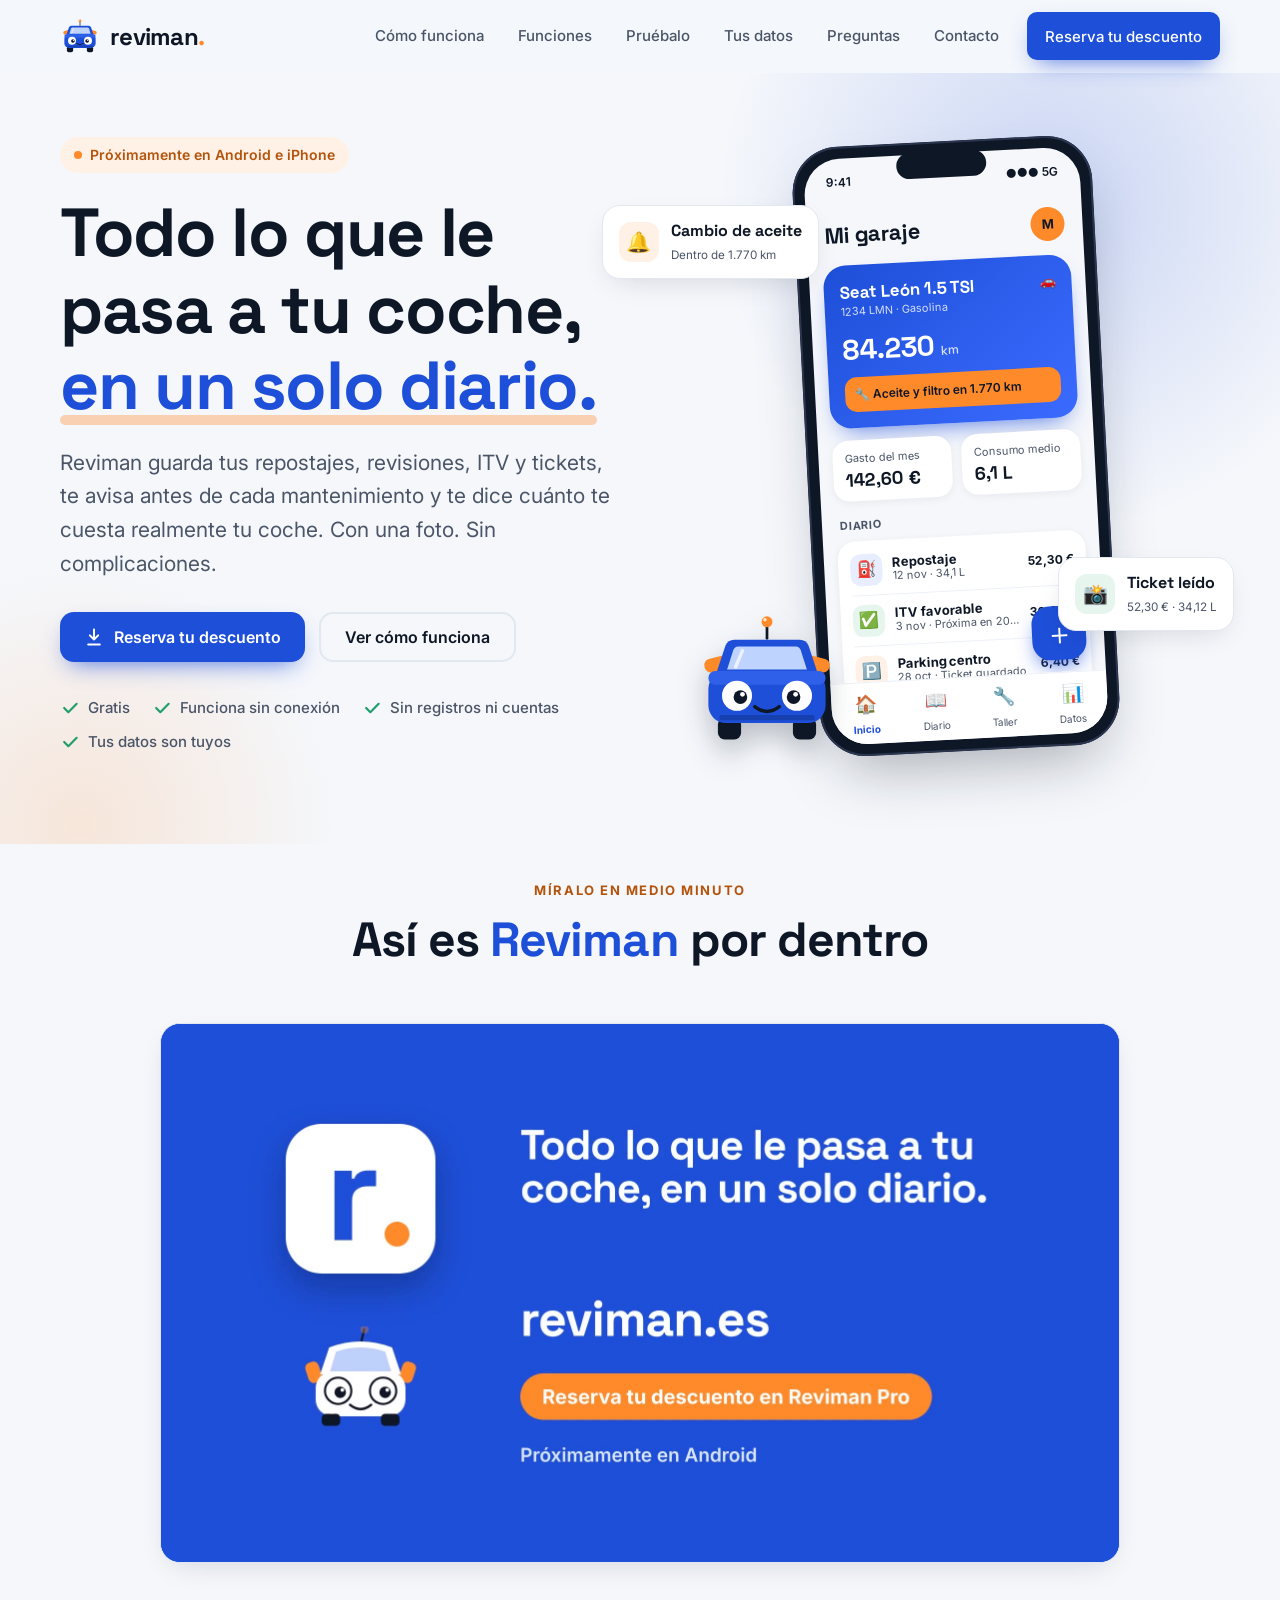
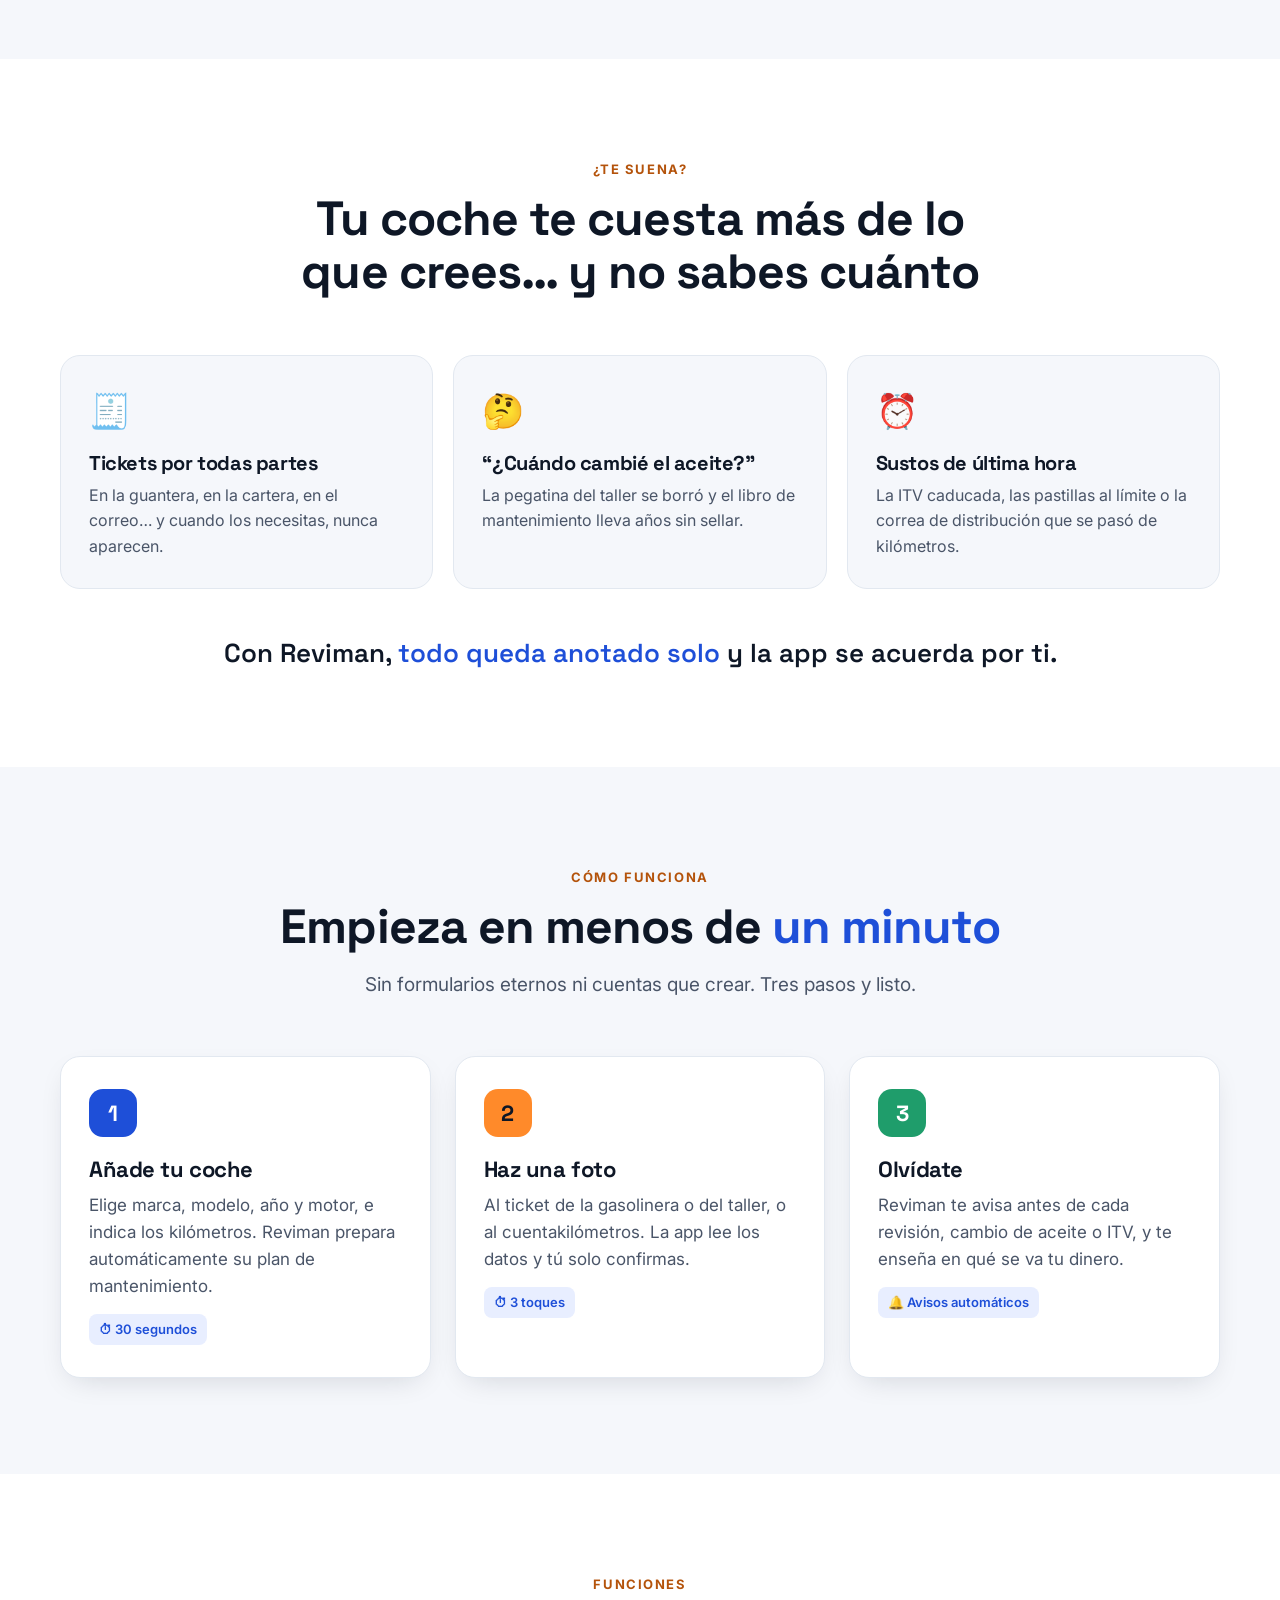
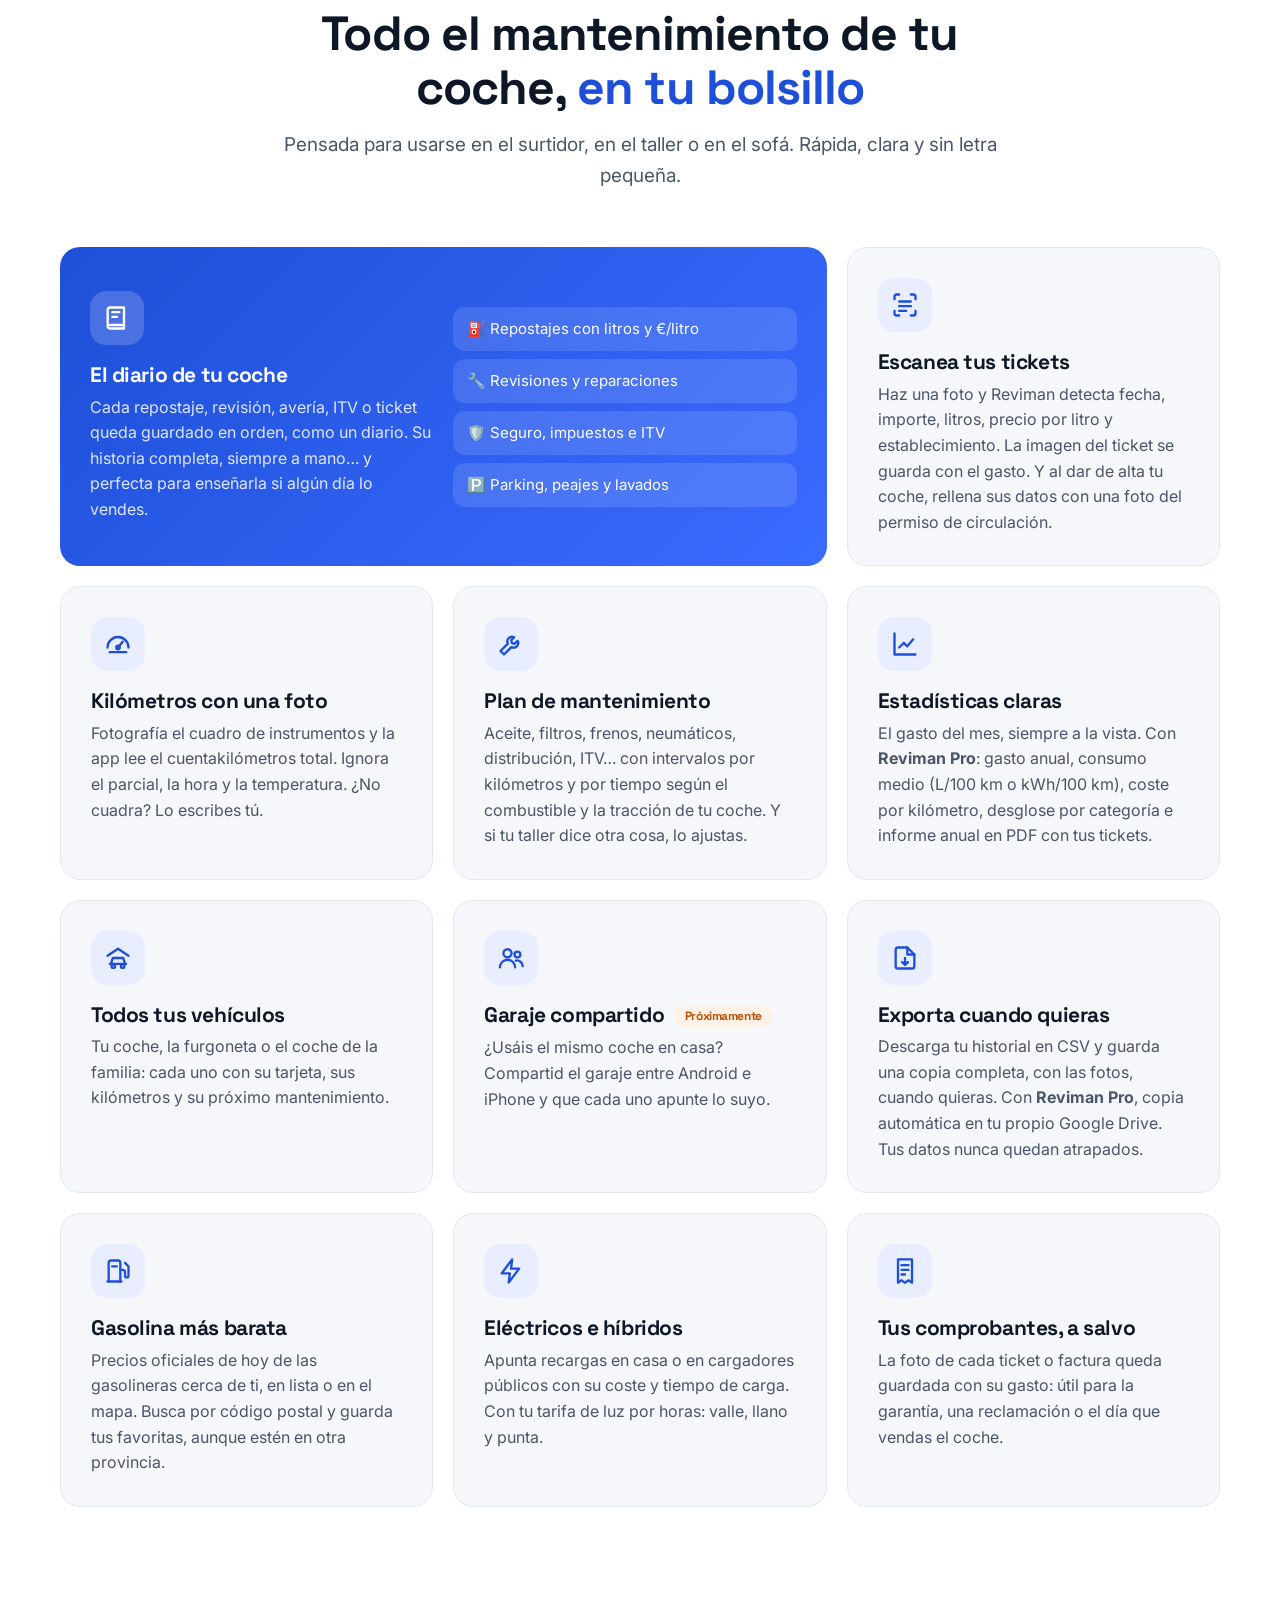
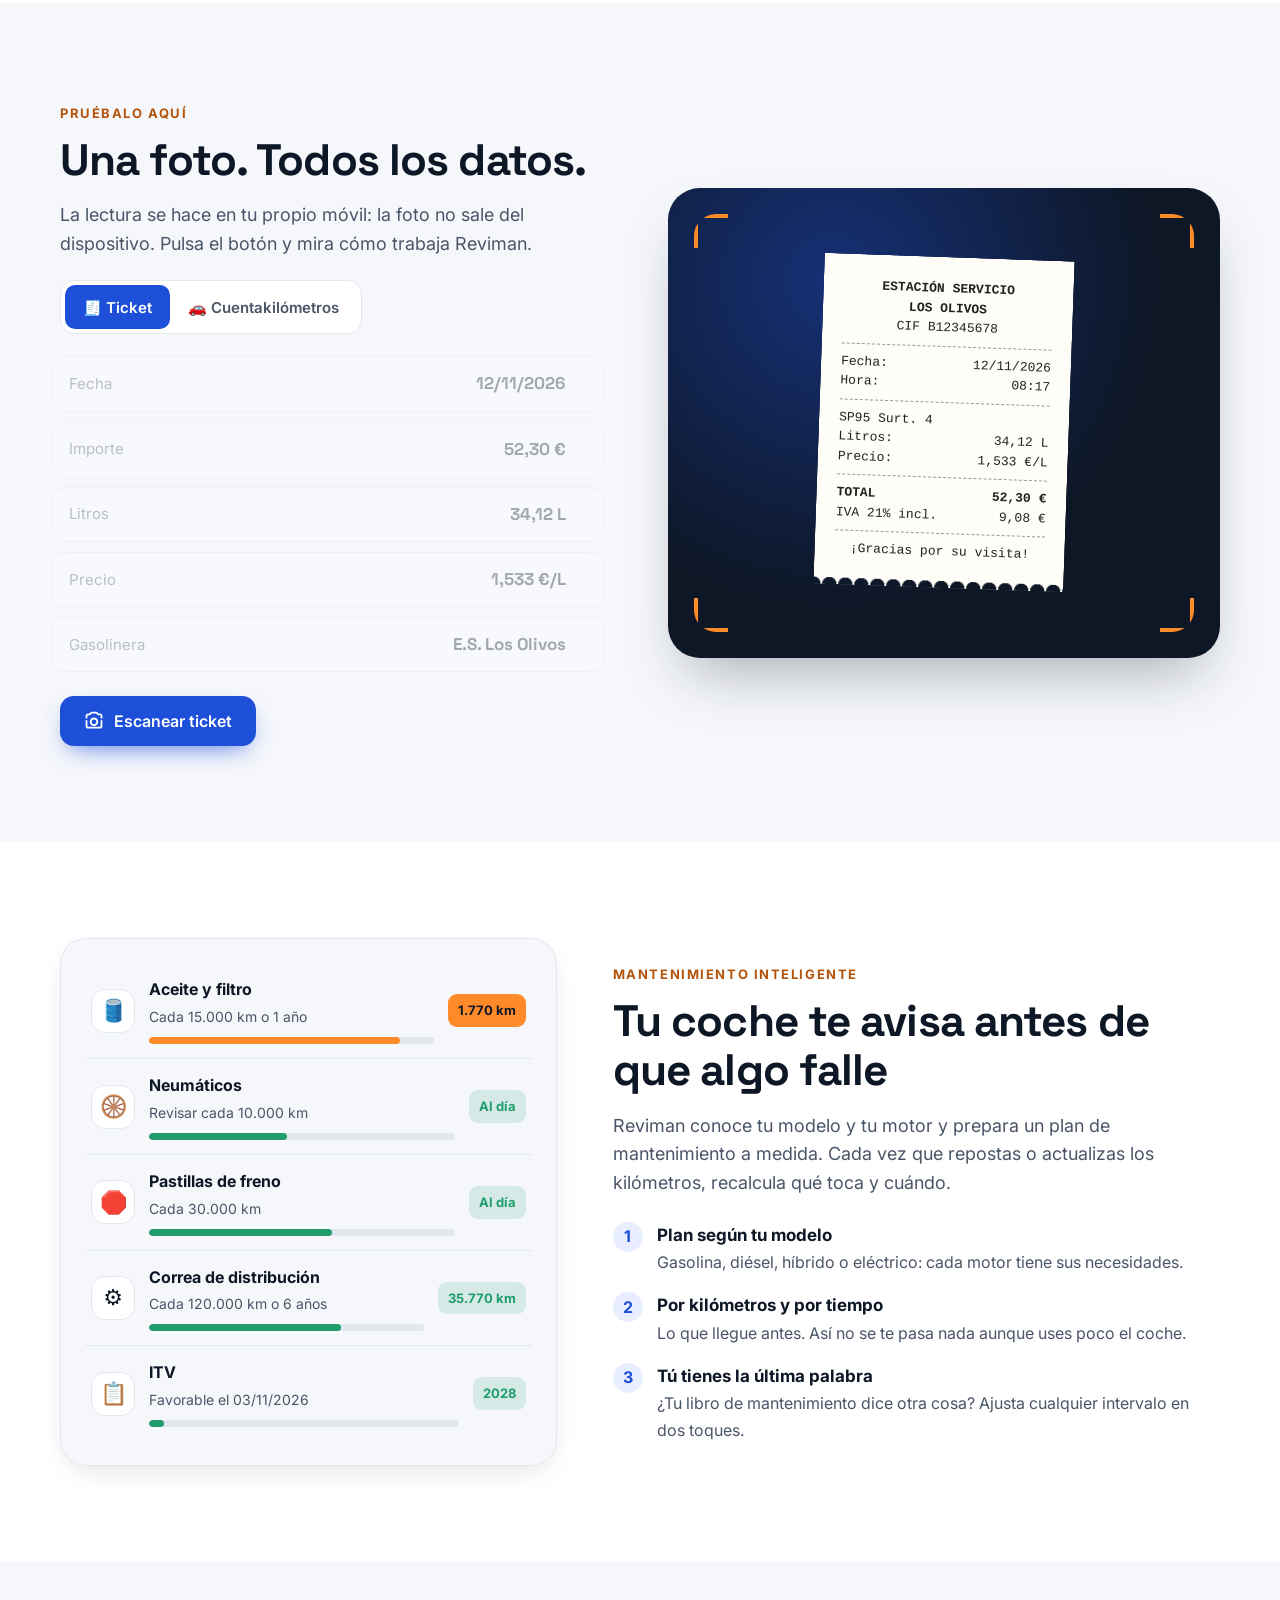
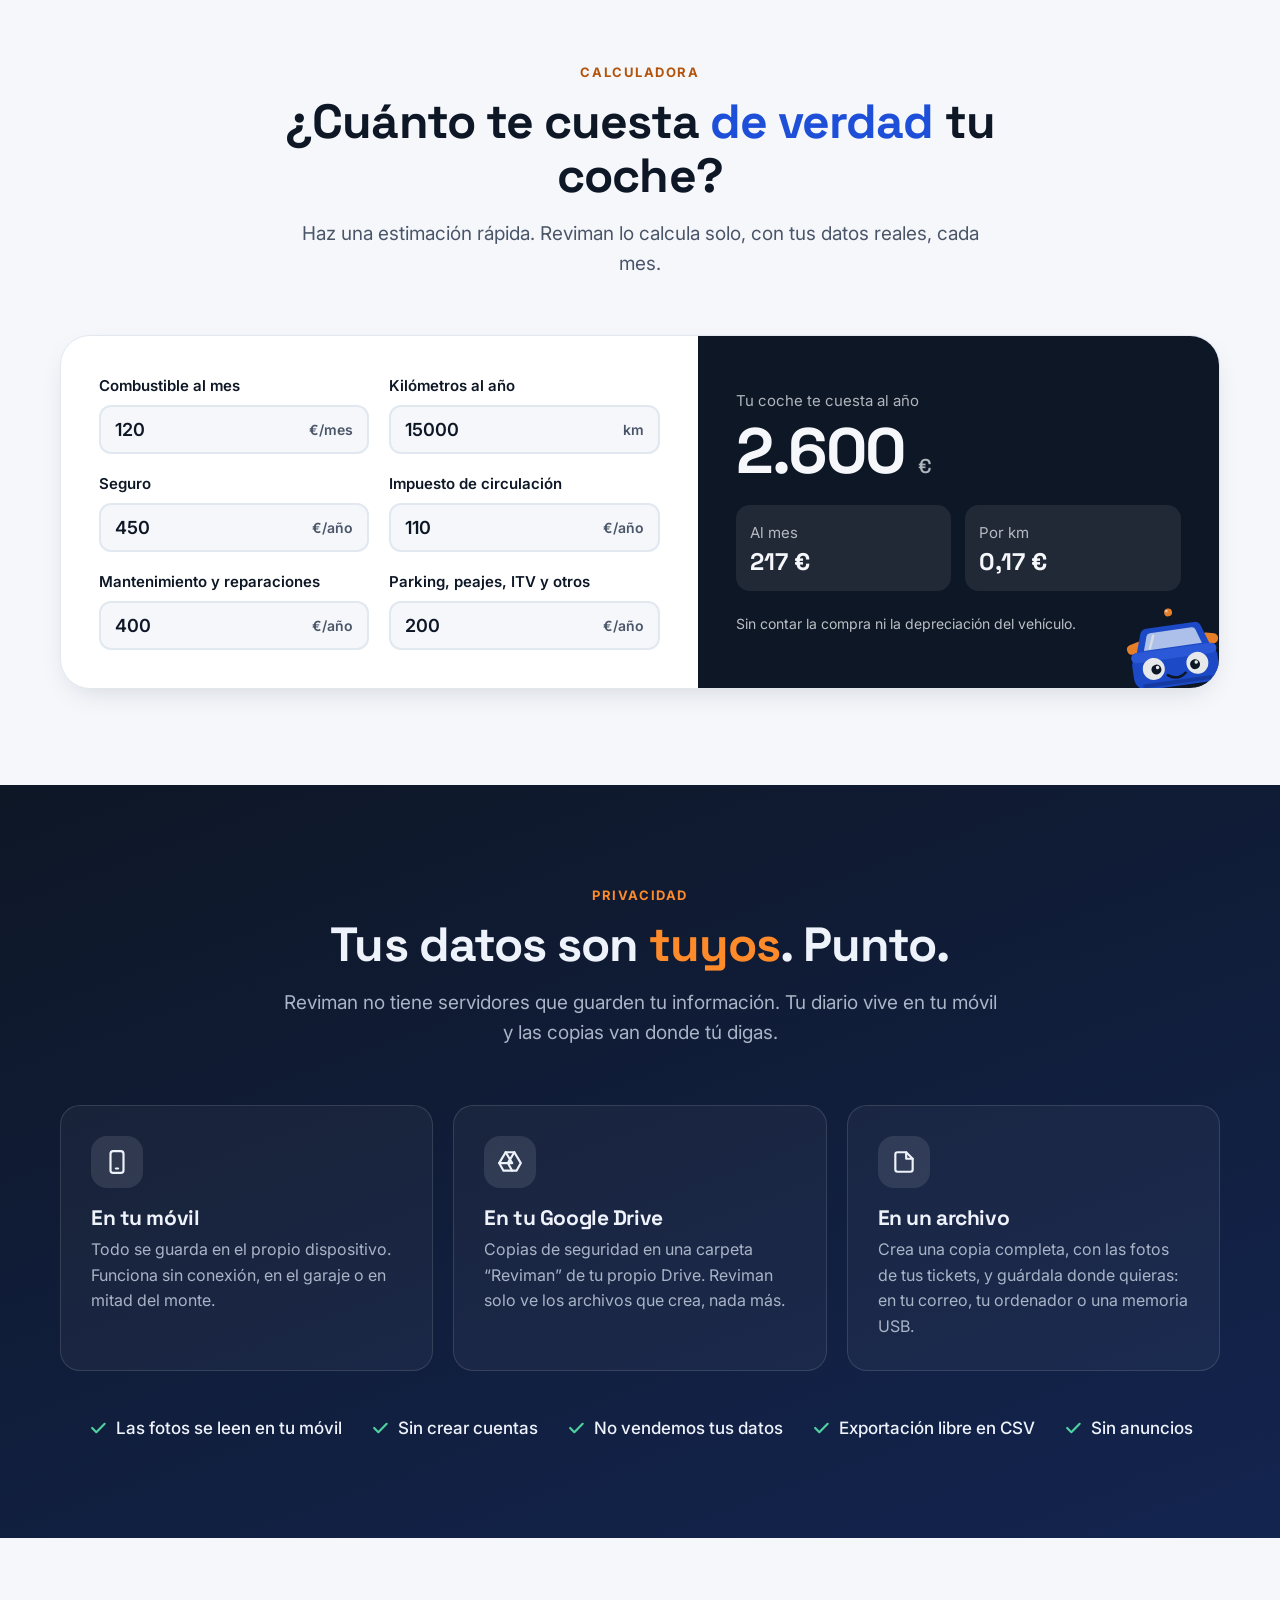
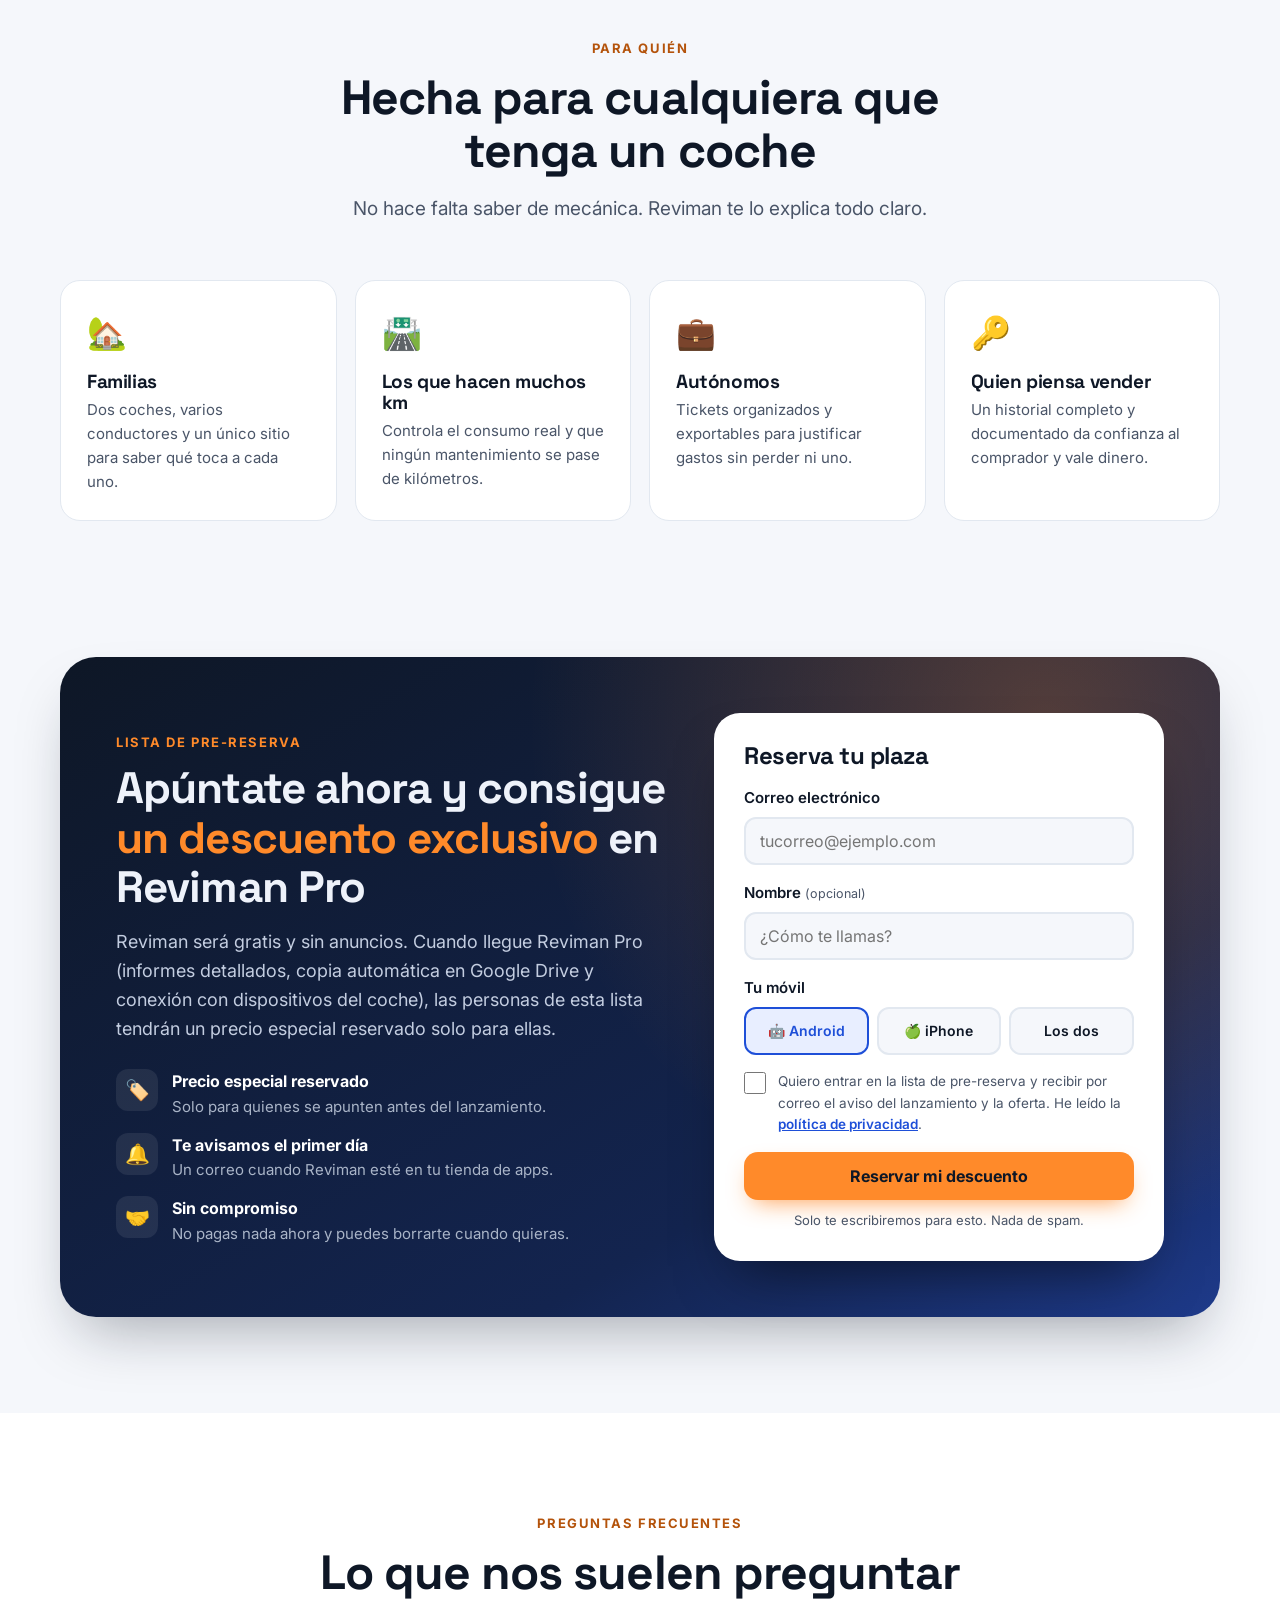
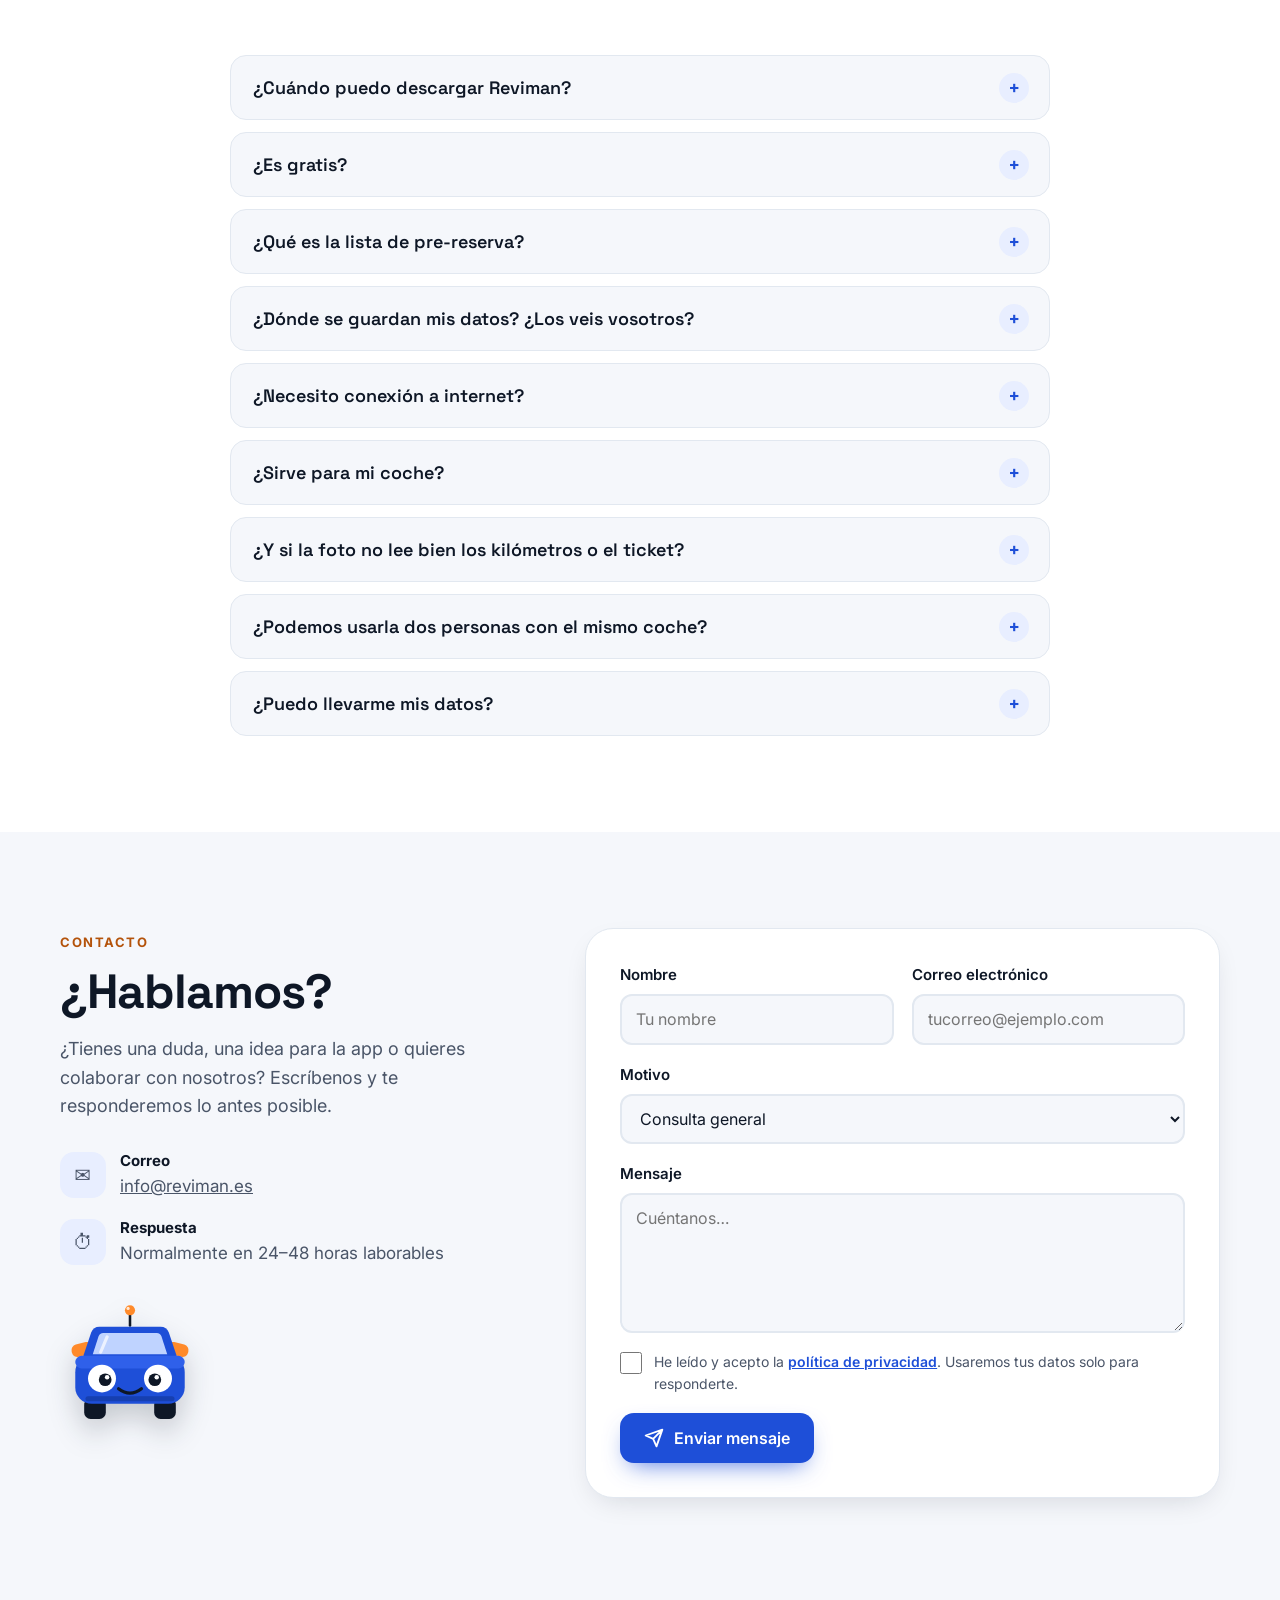
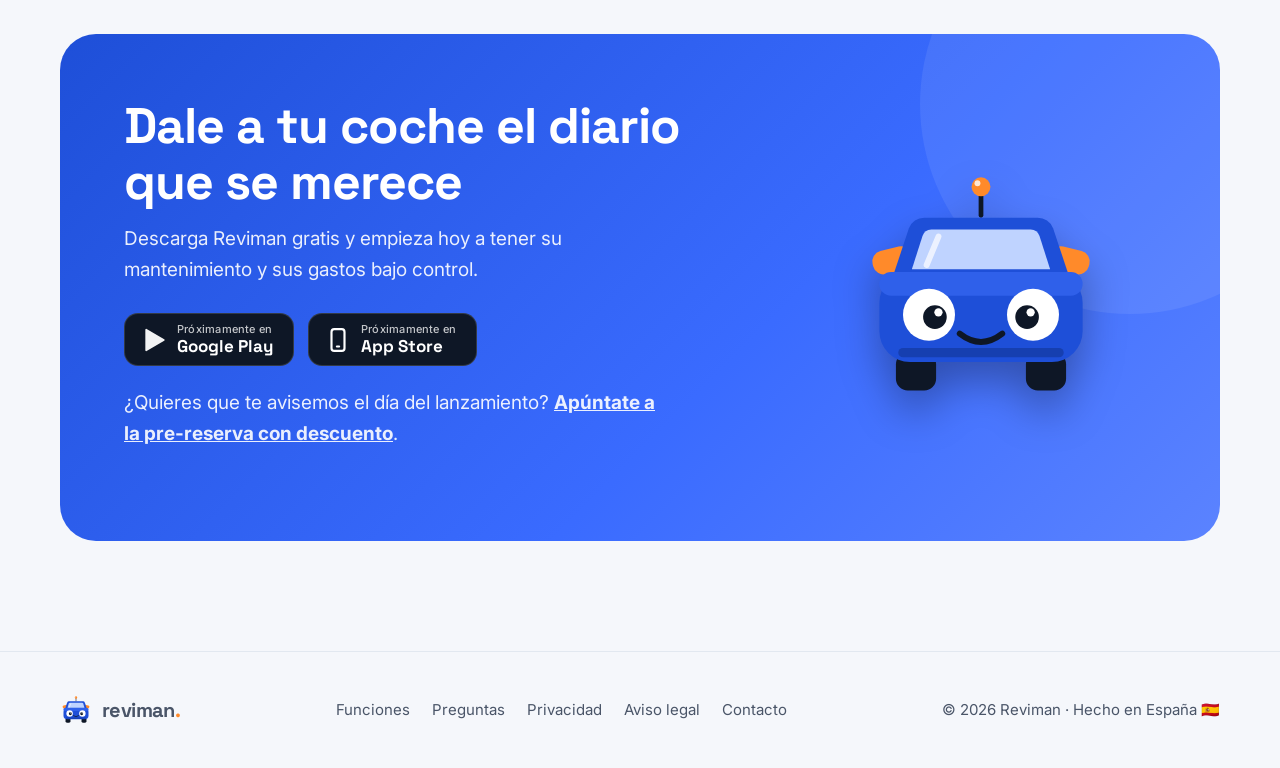
==== commit d17558c6: "Vídeo: tamaño correcto en móvil aunque el navegador tenga CSS antiguo El vídeo lleva su ancho máximo" ====
--- a/index.html
+++ b/index.html
@@ -20,7 +20,7 @@
   <link rel="preconnect" href="https://fonts.gstatic.com" crossorigin>
   <link href="https://fonts.googleapis.com/css2?family=Inter:wght@400;500;600;700&family=Space+Grotesk:wght@500;600;700&display=swap" rel="stylesheet">
 
-  <link rel="stylesheet" href="css/estilos.css">
+  <link rel="stylesheet" href="css/estilos.css?v=20261121">
 </head>
 <body>
 <a class="saltar" href="#principal">Saltar al contenido</a>
@@ -123,9 +123,10 @@
       <span class="antetitulo">Míralo en medio minuto</span>
       <h2>Así es <span class="resalte">Reviman</span> por dentro</h2>
     </div>
-    <div class="marco-video aparecer">
+    <div class="marco-video aparecer" style="max-width:960px;margin:0 auto;overflow:hidden">
       <video id="videoPromo" src="video/reviman-promo-web.mp4" poster="video/reviman-promo-poster.jpg"
              autoplay muted loop playsinline preload="metadata"
+             width="1280" height="720" style="display:block;width:100%;height:auto"
              aria-label="Vídeo de presentación de Reviman: inicio, escaneo de tickets, diario, mantenimiento y gasolineras"></video>
     </div>
   </div>
@@ -610,7 +611,7 @@
   </div>
 </footer>
 
-<script src="js/config.js"></script>
-<script src="js/main.js"></script>
+<script src="js/config.js?v=20261121"></script>
+<script src="js/main.js?v=20261121"></script>
 </body>
 </html>
